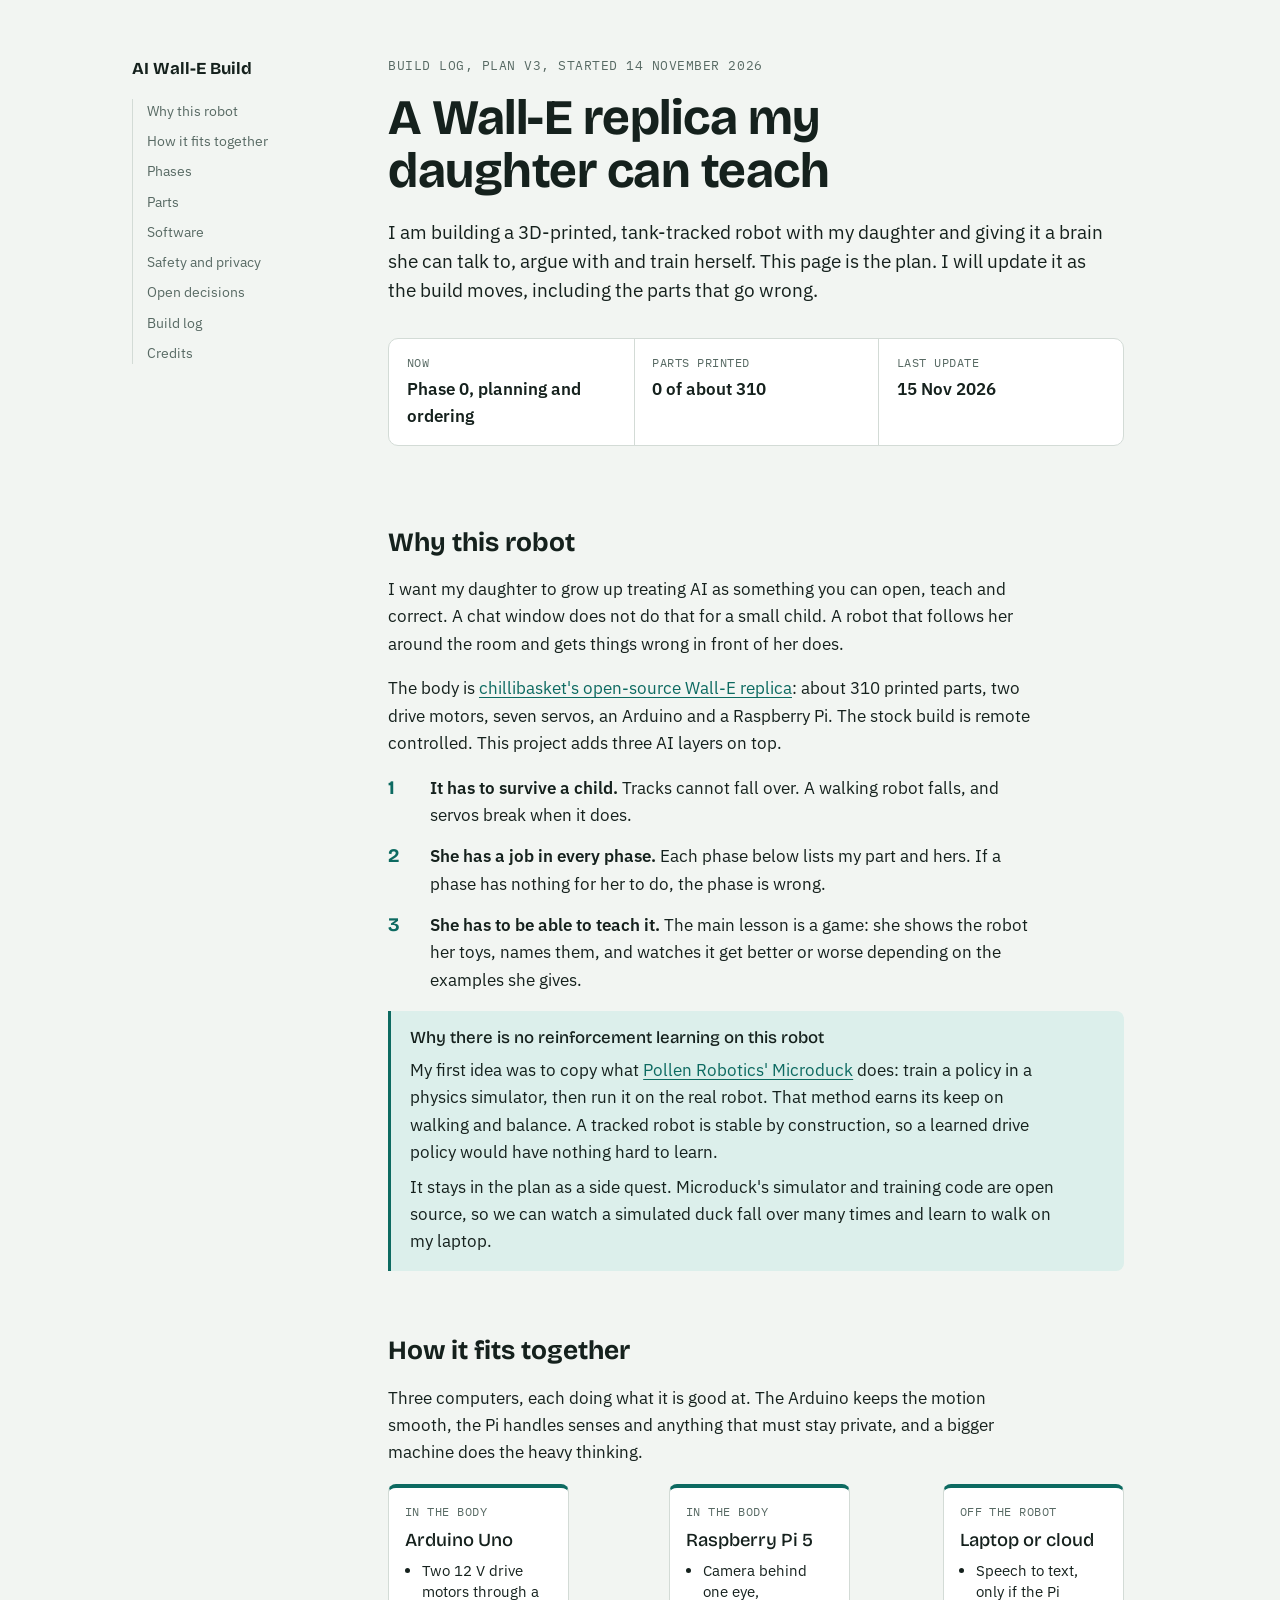
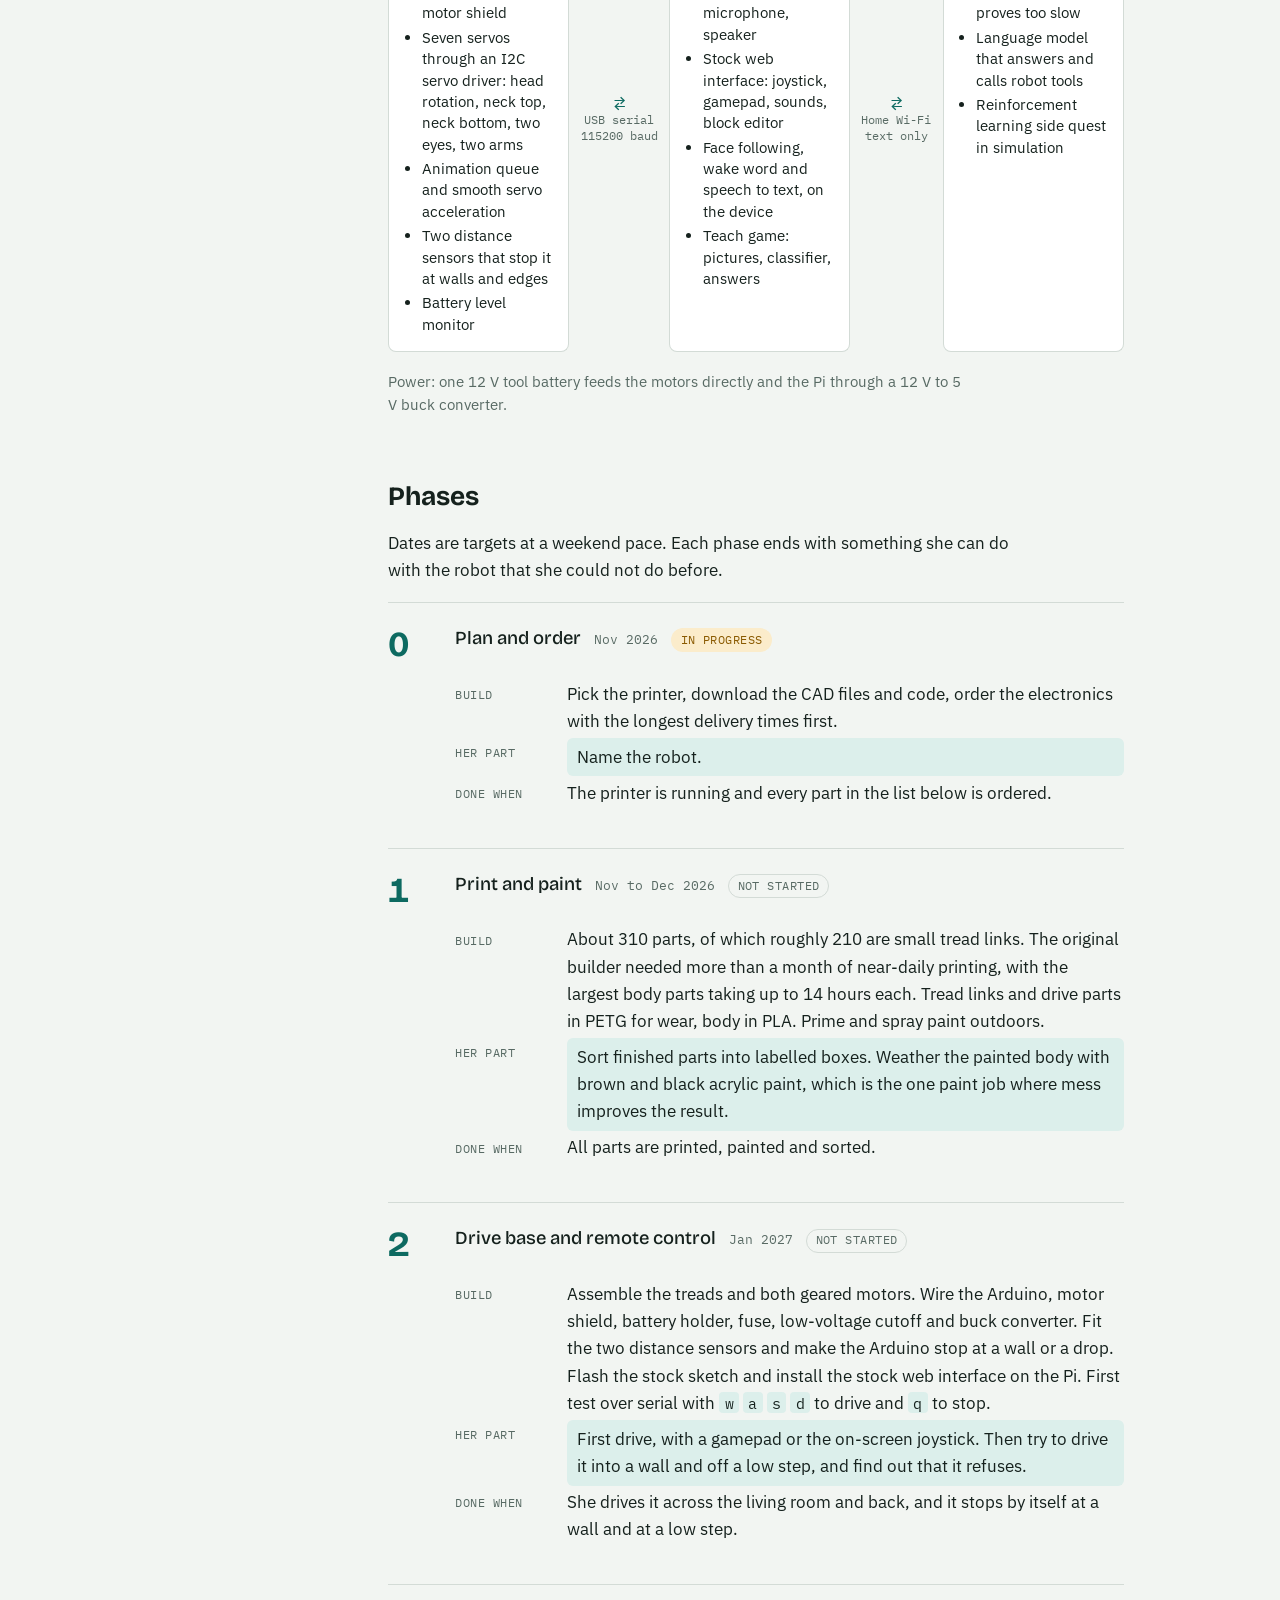
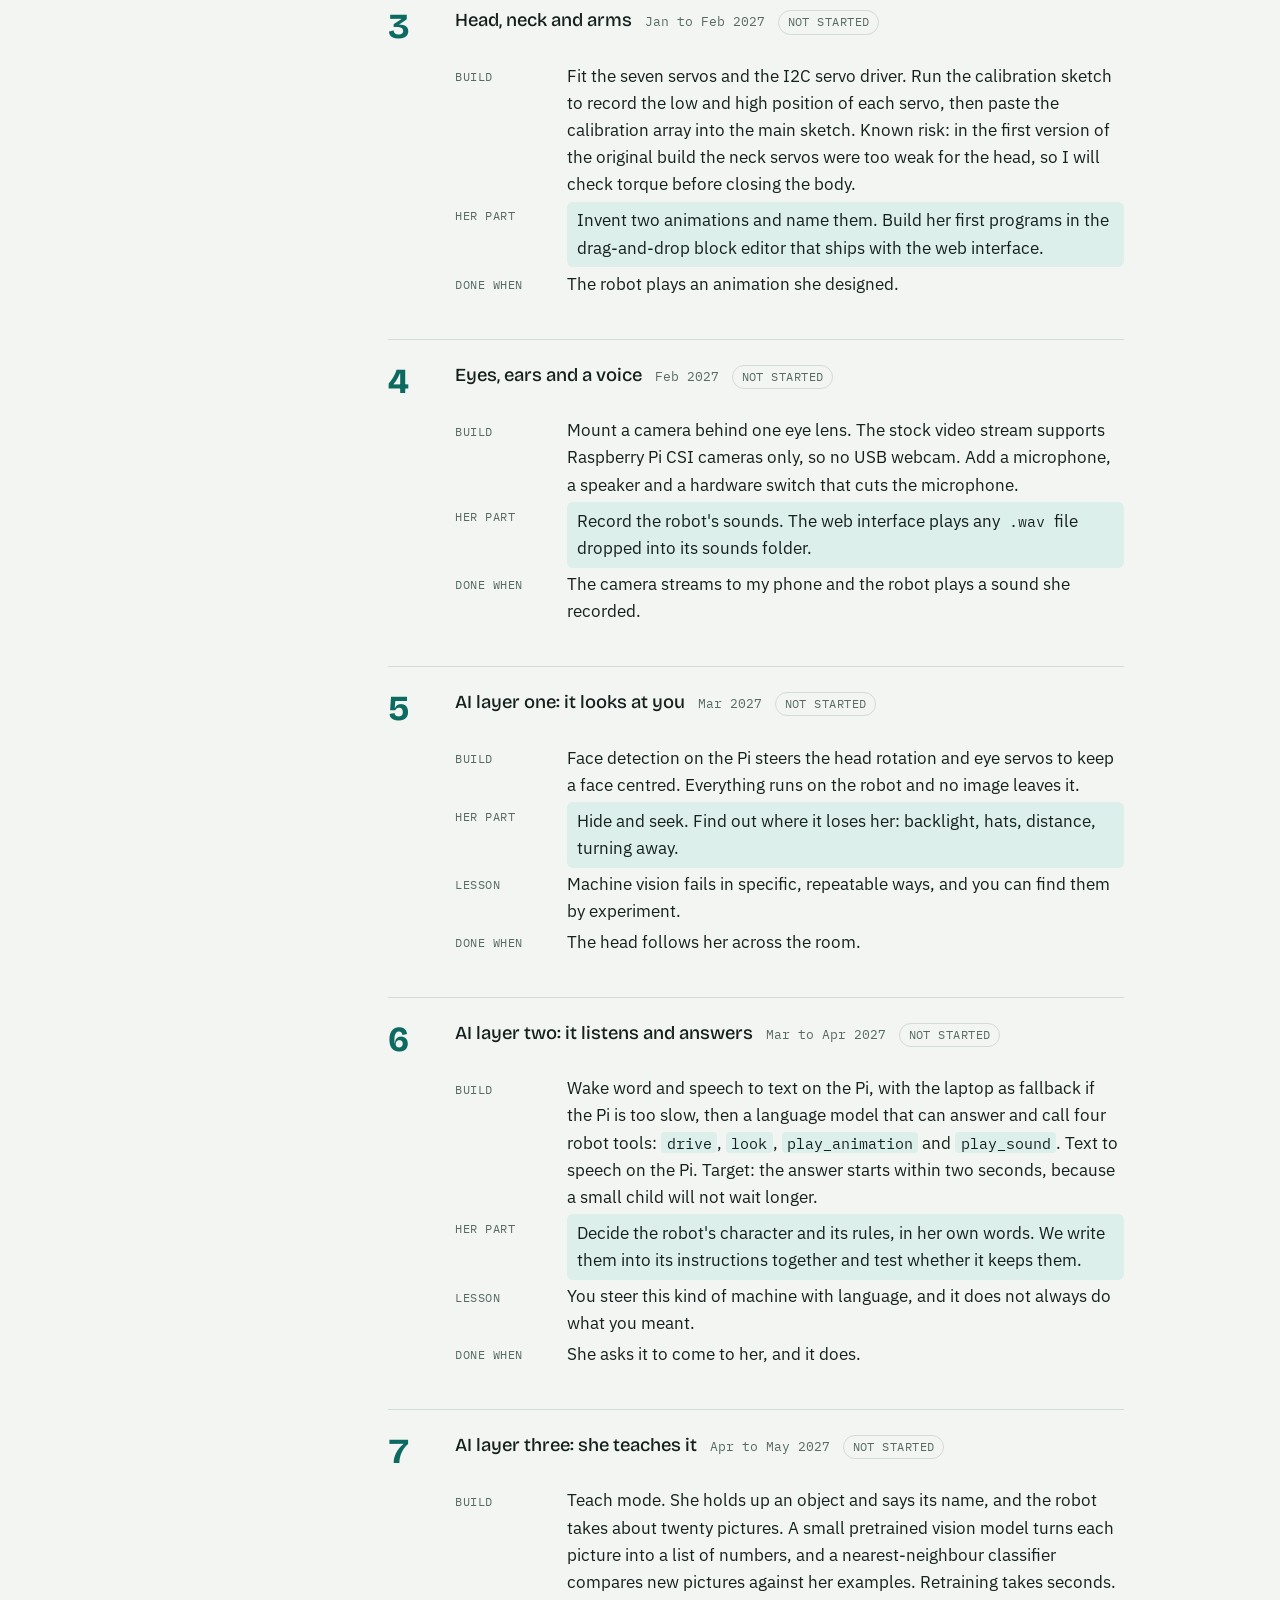
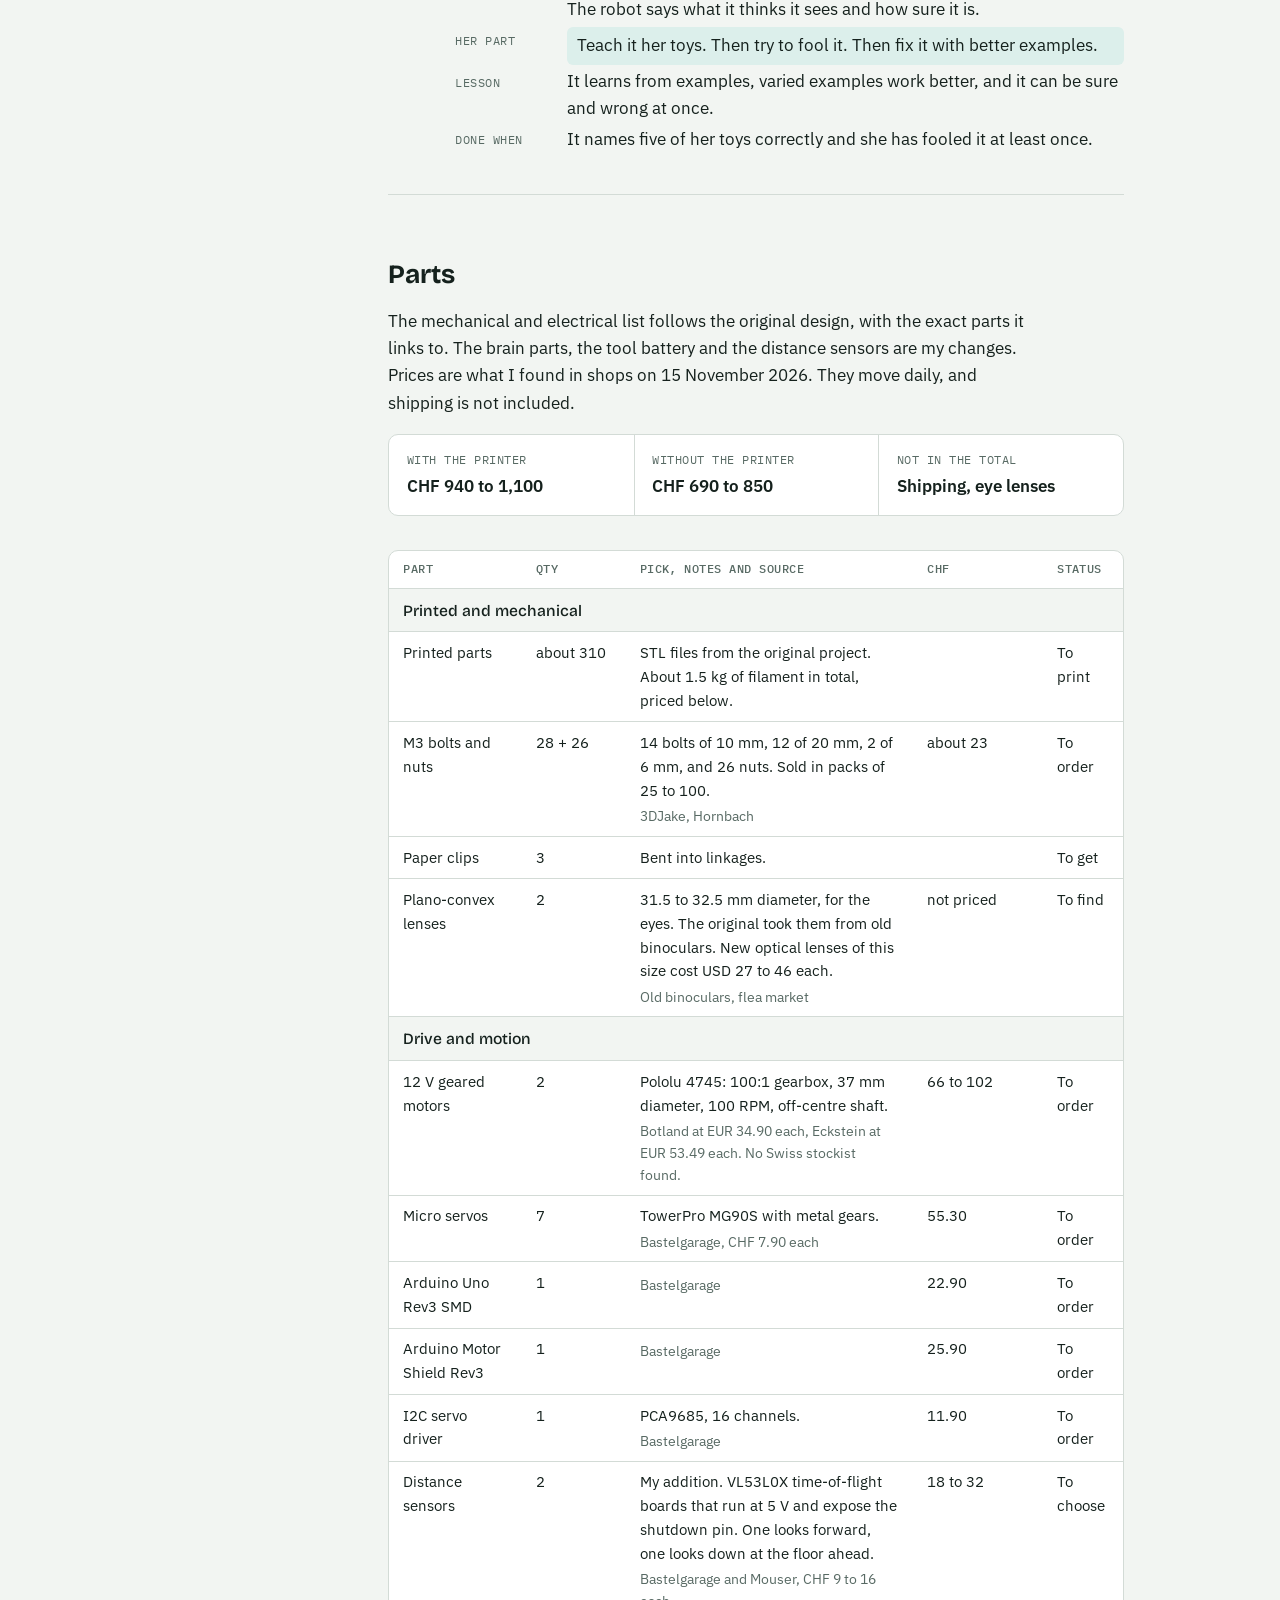
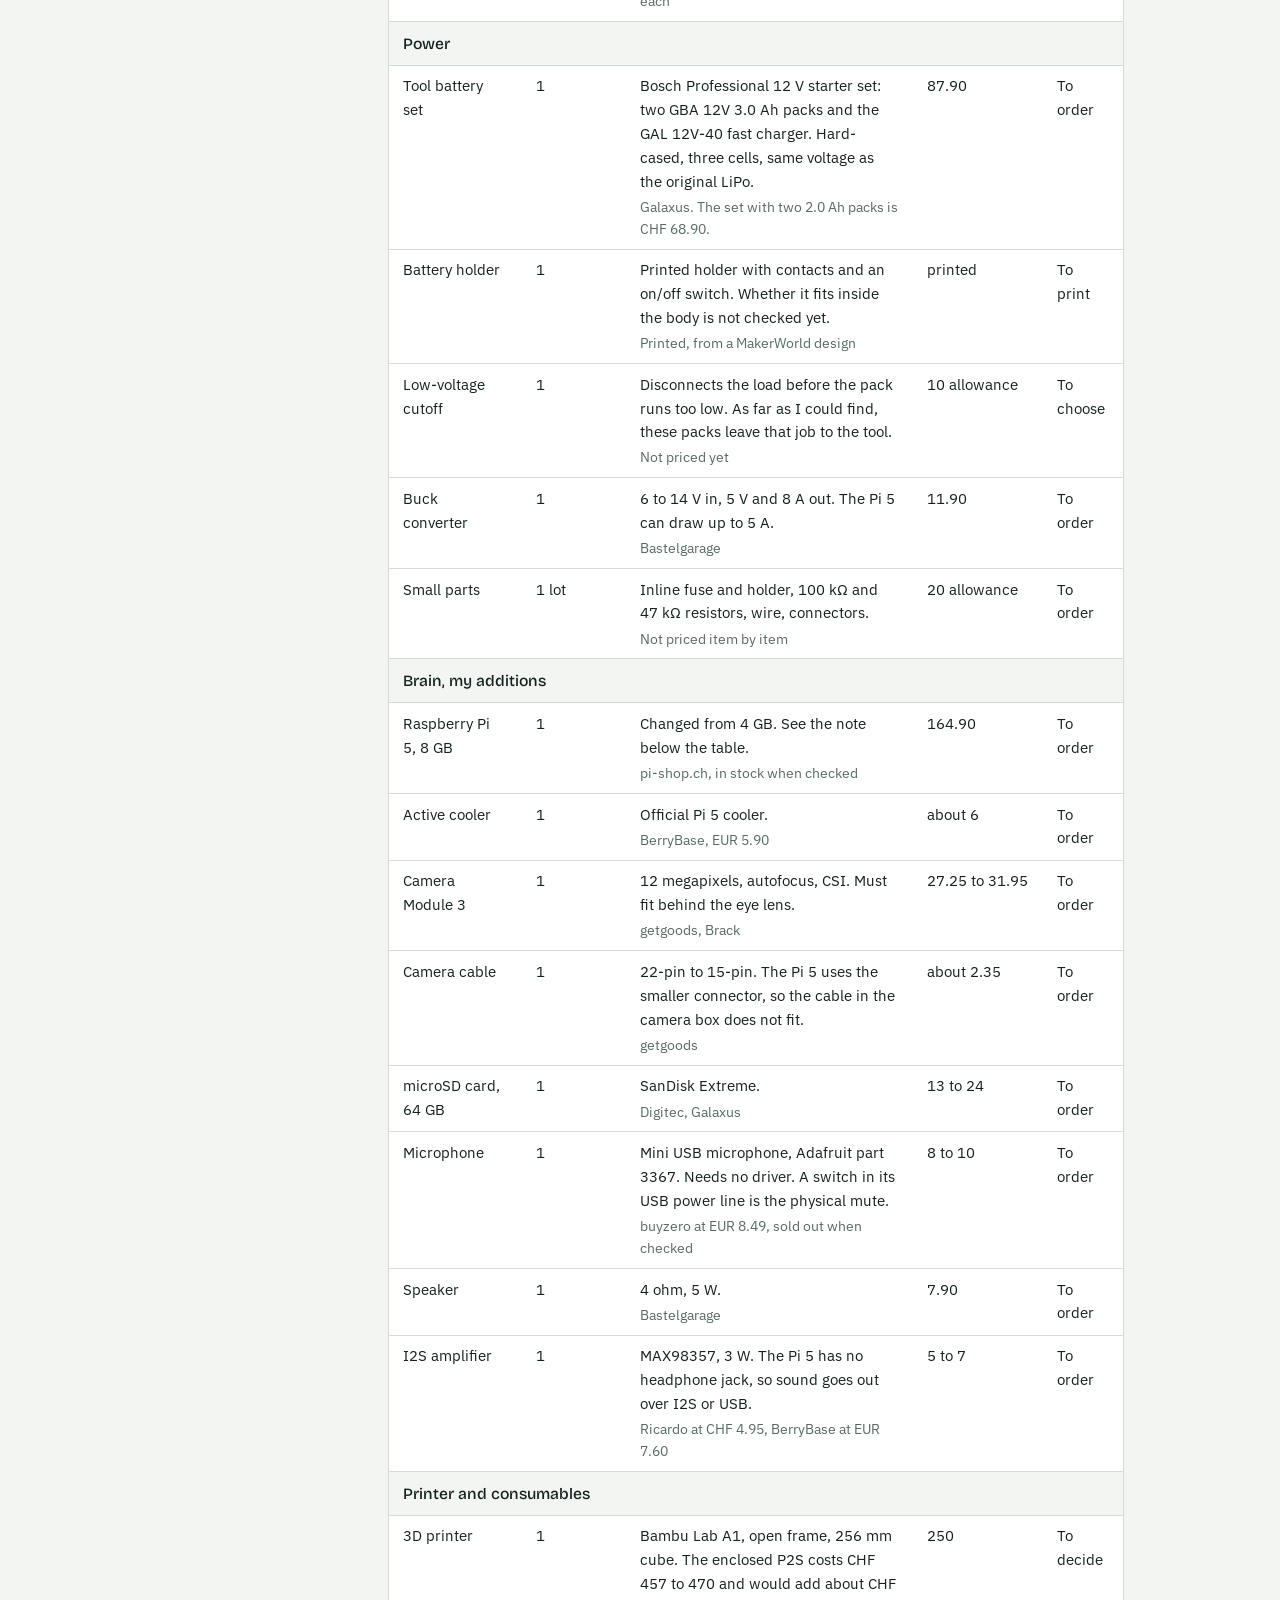
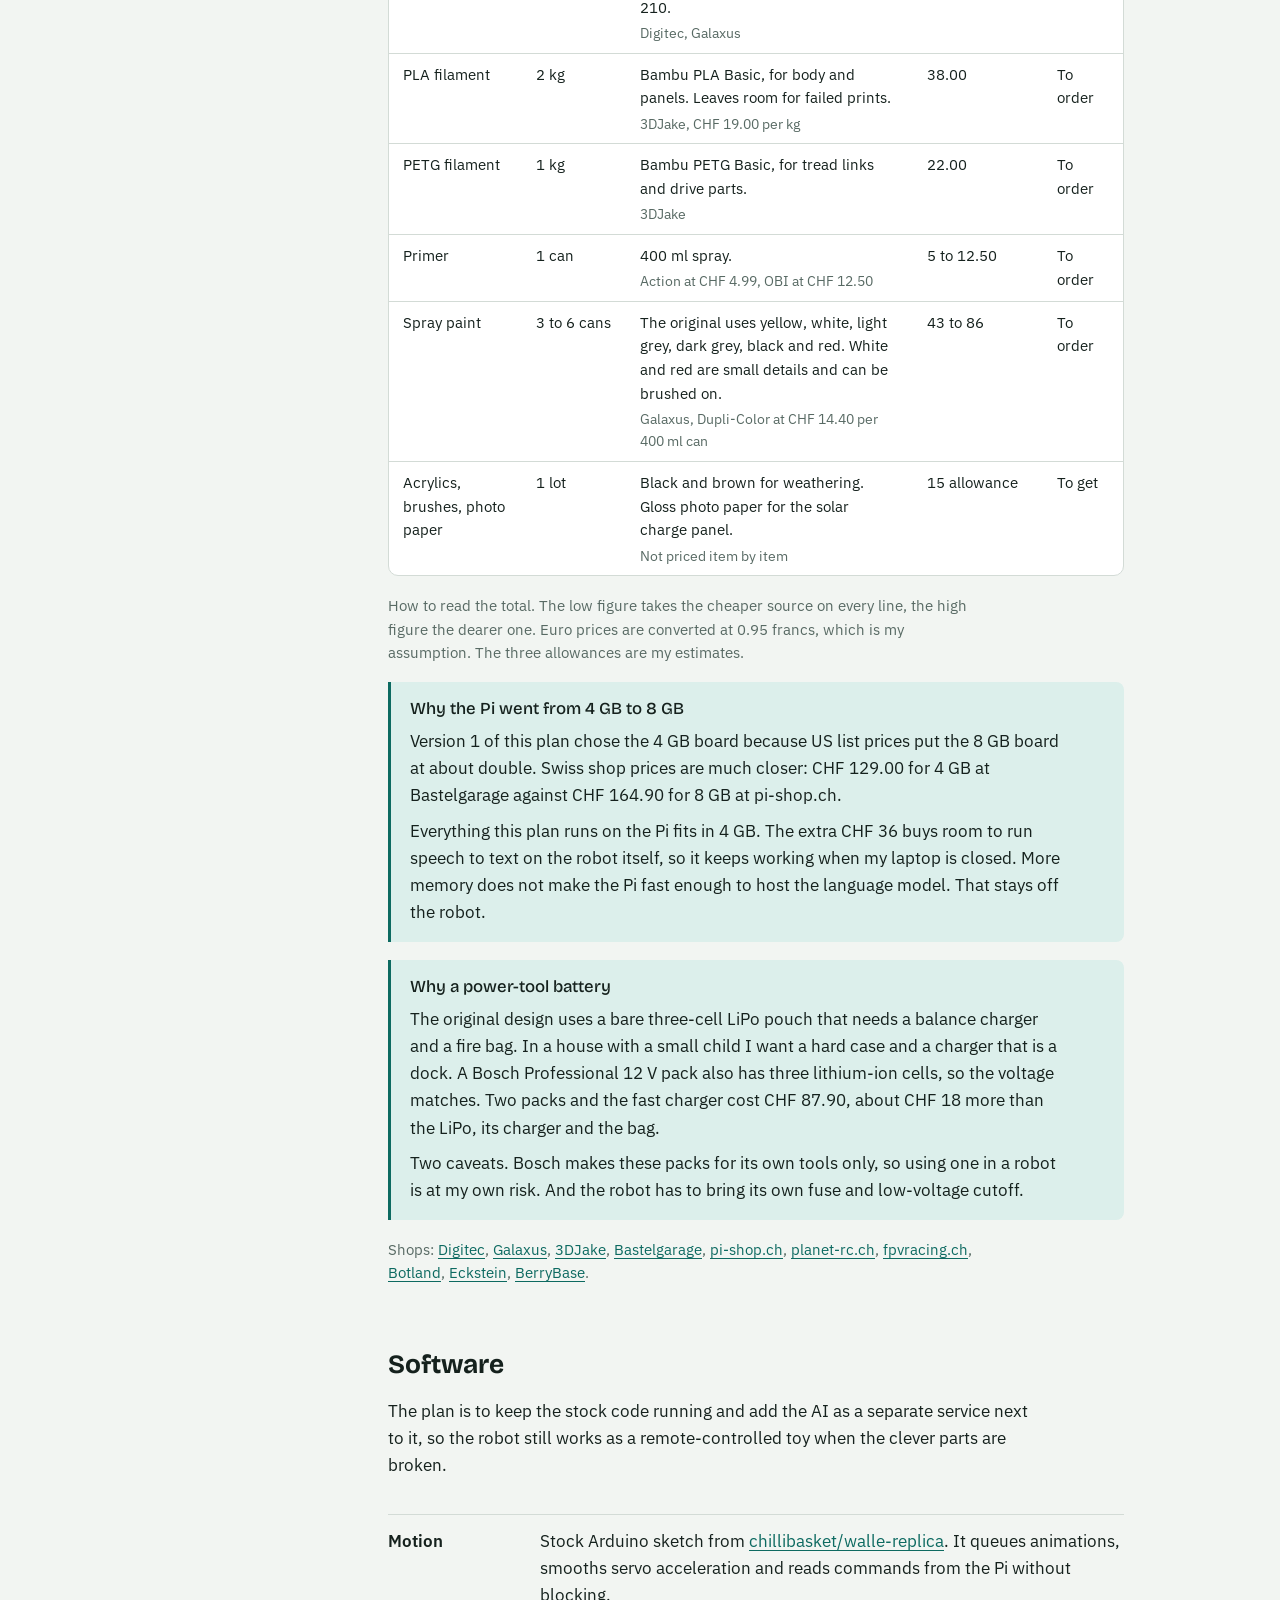
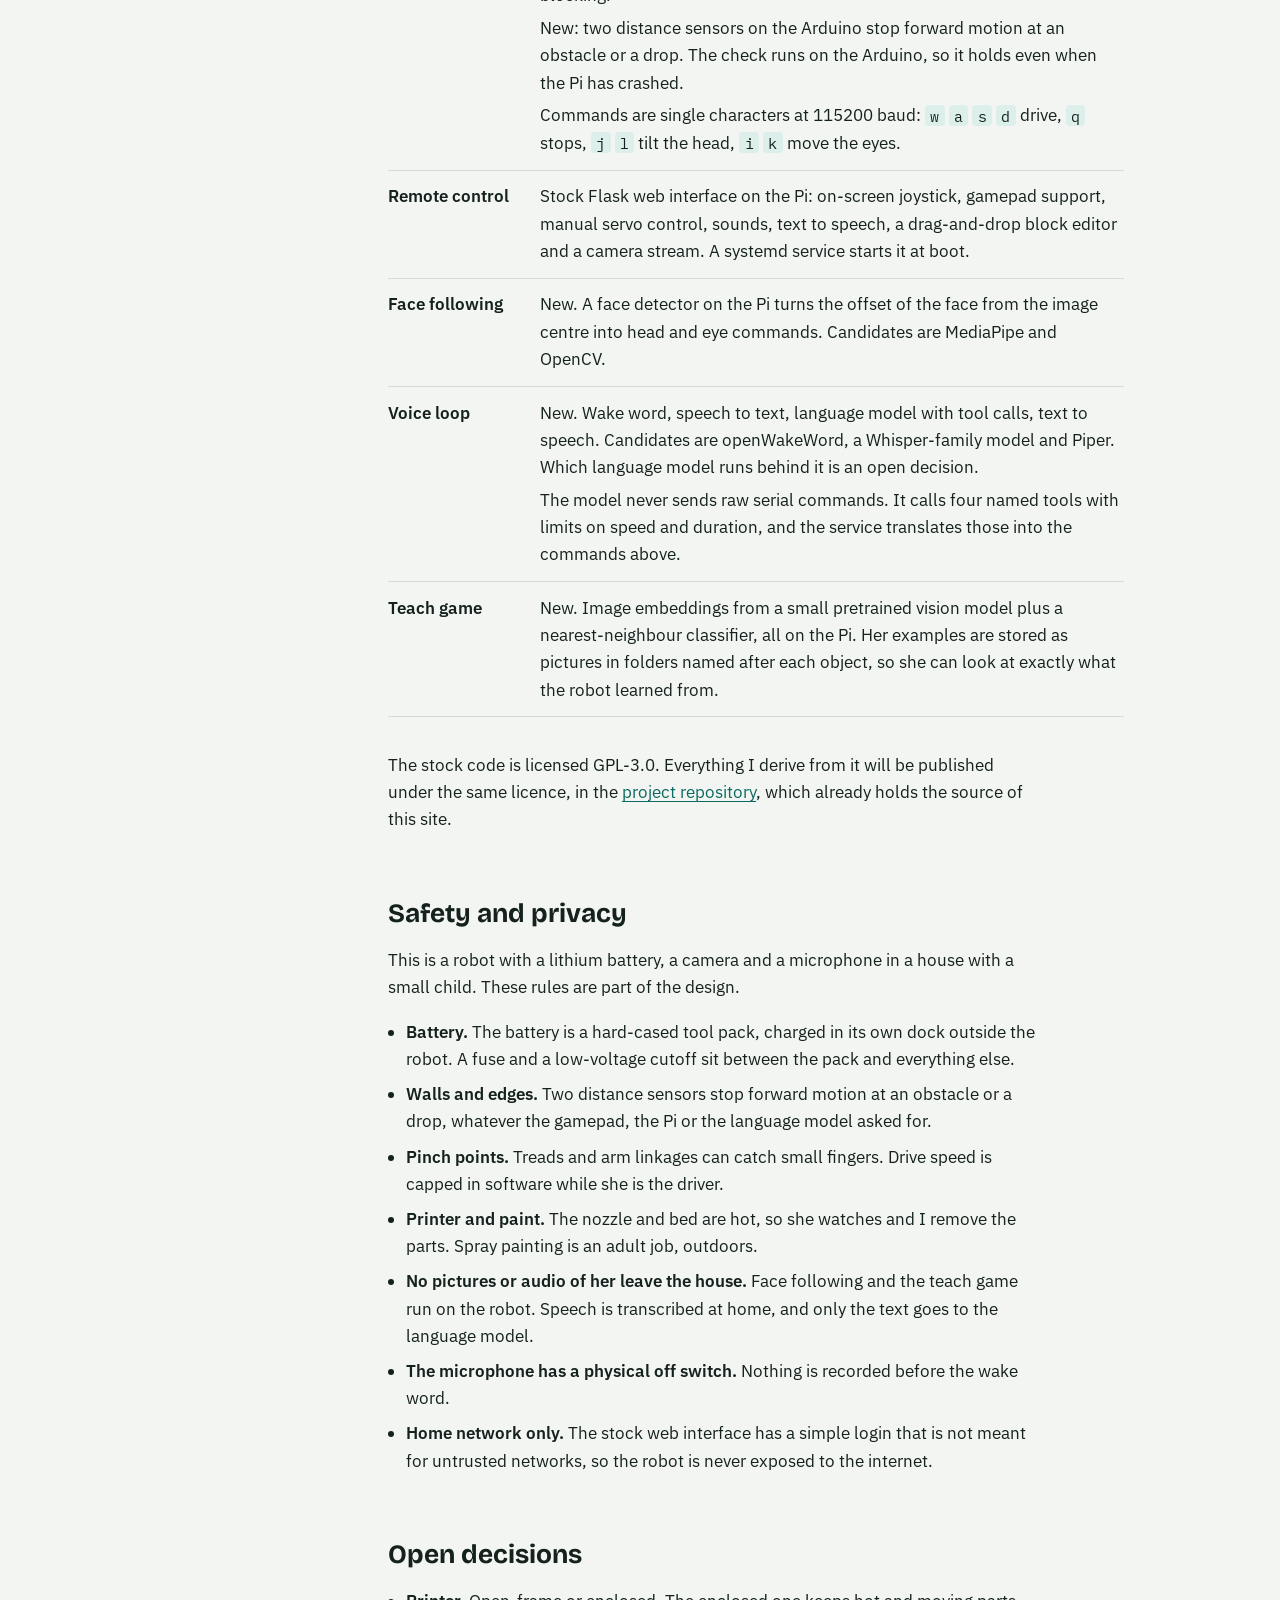
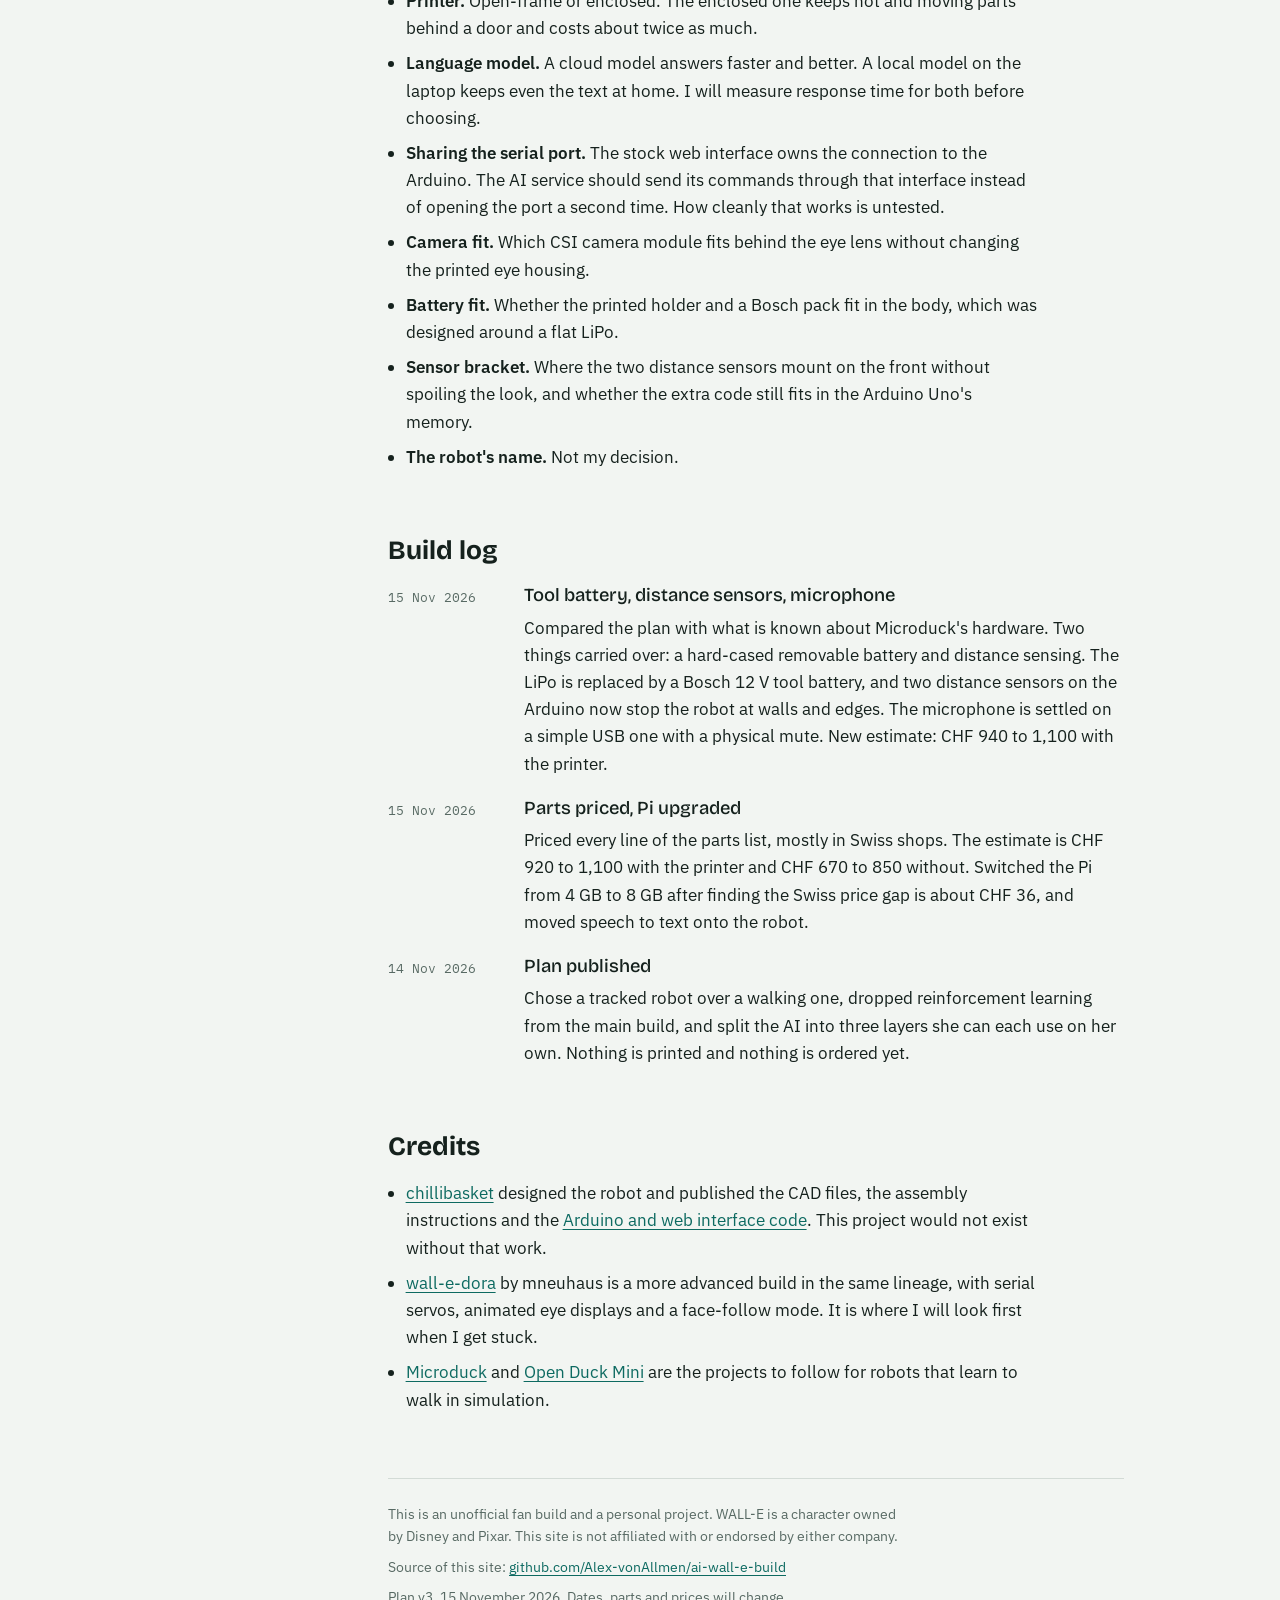
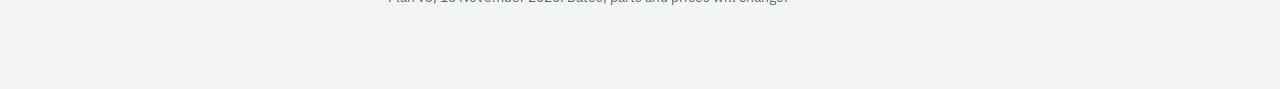
==== site/index.html @ 72d8e05a "Add project website and README Single-page build plan for the AI Wall-E replica: phases, priced part" ====
<!DOCTYPE html>
<html lang="en">
<head>
<meta charset="utf-8">
<meta name="viewport" content="width=device-width, initial-scale=1">
<title>AI Wall-E Build</title>
<link rel="preconnect" href="https://fonts.googleapis.com">
<link rel="preconnect" href="https://fonts.gstatic.com" crossorigin>
<link href="https://fonts.googleapis.com/css2?family=Bricolage+Grotesque:opsz,wght@12..96,500;12..96,700&family=IBM+Plex+Mono:wght@400;500&family=IBM+Plex+Sans:wght@400;500;600&display=swap" rel="stylesheet">
<style>
/* Layout idea: a workshop notebook. Sticky section index on the left, one reading column on the right,
   phases as a numbered ledger with a status pill each. */
:root {
  --bg: #f2f5f2;
  --surface: #ffffff;
  --ink: #15211d;
  --muted: #586a64;
  --line: #d3dbd6;
  --accent: #0d6a61;
  --accent-soft: #dcefeb;
  --now: #8a5a00;
  --now-soft: #fbeccb;
  --done: #256b2f;
  --done-soft: #dff0e0;
  --font-display: "Bricolage Grotesque", "Arial Narrow", Arial, sans-serif;
  --font-body: "IBM Plex Sans", "Segoe UI", Helvetica, Arial, sans-serif;
  --font-mono: "IBM Plex Mono", ui-monospace, "SF Mono", Menlo, Consolas, monospace;
  color-scheme: light;
}
@media (prefers-color-scheme: dark) {
  :root:not([data-theme="light"]) {
    --bg: #0f1614;
    --surface: #17211e;
    --ink: #e5ece8;
    --muted: #9bada6;
    --line: #2b3a35;
    --accent: #56c7b9;
    --accent-soft: #15332f;
    --now: #f0b955;
    --now-soft: #3a2c0c;
    --done: #7fd08a;
    --done-soft: #17331b;
    color-scheme: dark;
  }
}
:root[data-theme="dark"] {
  --bg: #0f1614;
  --surface: #17211e;
  --ink: #e5ece8;
  --muted: #9bada6;
  --line: #2b3a35;
  --accent: #56c7b9;
  --accent-soft: #15332f;
  --now: #f0b955;
  --now-soft: #3a2c0c;
  --done: #7fd08a;
  --done-soft: #17331b;
  color-scheme: dark;
}

* { box-sizing: border-box; }
html { scroll-behavior: smooth; }
@media (prefers-reduced-motion: reduce) { html { scroll-behavior: auto; } }
body {
  margin: 0;
  background: var(--bg);
  color: var(--ink);
  font-family: var(--font-body);
  font-size: 17px;
  line-height: 1.6;
}
a { color: var(--accent); text-underline-offset: 0.18em; }
a:focus-visible { outline: 2px solid var(--accent); outline-offset: 3px; border-radius: 2px; }
code, .mono { font-family: var(--font-mono); font-size: 0.9em; }
code { background: var(--accent-soft); padding: 0.05em 0.35em; border-radius: 4px; }

.shell {
  display: grid;
  grid-template-columns: 12.5rem minmax(0, 46rem);
  gap: 3.5rem;
  max-width: 66rem;
  margin: 0 auto;
  padding: 0 1.25rem 5rem;
}
.index {
  position: sticky;
  top: 0;
  align-self: start;
  padding-top: 3.5rem;
  font-size: 0.9rem;
}
.index .name {
  font-family: var(--font-display);
  font-weight: 700;
  font-size: 1.05rem;
  margin: 0 0 1rem;
}
.index ol {
  list-style: none;
  margin: 0;
  padding: 0;
  display: flex;
  flex-direction: column;
  gap: 0.45rem;
  border-left: 1px solid var(--line);
}
.index a {
  display: block;
  padding-left: 0.9rem;
  color: var(--muted);
  text-decoration: none;
}
.index a:hover { color: var(--accent); }

main { padding-top: 3.5rem; display: flex; flex-direction: column; gap: 4rem; }

.eyebrow {
  font-family: var(--font-mono);
  font-size: 0.8rem;
  letter-spacing: 0.04em;
  text-transform: uppercase;
  color: var(--muted);
  margin: 0 0 0.9rem;
}
h1, h2, h3 { font-family: var(--font-display); text-wrap: balance; margin: 0; }
h1 { font-size: clamp(2.1rem, 5vw, 3.1rem); line-height: 1.08; font-weight: 700; letter-spacing: -0.01em; }
h2 { font-size: 1.65rem; line-height: 1.2; font-weight: 700; }
h3 { font-size: 1.15rem; line-height: 1.3; font-weight: 500; }
p { margin: 0; max-width: 65ch; }
.lede { font-size: 1.18rem; line-height: 1.55; margin-top: 1.25rem; }
section { display: flex; flex-direction: column; gap: 1.1rem; scroll-margin-top: 1.5rem; }

.status {
  display: grid;
  grid-template-columns: repeat(3, minmax(0, 1fr));
  gap: 0;
  margin-top: 2rem;
  border: 1px solid var(--line);
  border-radius: 10px;
  background: var(--surface);
}
.status div { padding: 0.9rem 1.1rem; border-left: 1px solid var(--line); }
.status div:first-child { border-left: 0; }
.status dt { font-size: 0.78rem; text-transform: uppercase; letter-spacing: 0.04em; color: var(--muted); font-family: var(--font-mono); }
.status dd { margin: 0.2rem 0 0; font-weight: 600; font-variant-numeric: tabular-nums; }

.rules { list-style: none; margin: 0; padding: 0; display: flex; flex-direction: column; gap: 0.9rem; counter-reset: rule; }
.rules li { display: grid; grid-template-columns: 2rem minmax(0, 1fr); gap: 0.6rem; max-width: 65ch; }
.rules li::before {
  counter-increment: rule;
  content: counter(rule);
  font-family: var(--font-display);
  font-weight: 700;
  color: var(--accent);
  font-size: 1.2rem;
  line-height: 1.35;
}
.rules strong { font-weight: 600; }

.aside {
  border-left: 3px solid var(--accent);
  background: var(--accent-soft);
  padding: 1rem 1.2rem;
  border-radius: 0 8px 8px 0;
  display: flex;
  flex-direction: column;
  gap: 0.5rem;
}
.aside h3 { font-size: 1.05rem; }

/* architecture */
.arch-scroll { overflow-x: auto; }
.arch {
  display: grid;
  grid-template-columns: minmax(0, 1fr) auto minmax(0, 1fr) auto minmax(0, 1fr);
  align-items: stretch;
  gap: 0.6rem;
  min-width: 0;
}
.node {
  background: var(--surface);
  border: 1px solid var(--line);
  border-top: 4px solid var(--accent);
  border-radius: 8px;
  padding: 0.9rem 1rem 1rem;
  display: flex;
  flex-direction: column;
  gap: 0.45rem;
}
.node .where { font-family: var(--font-mono); font-size: 0.75rem; text-transform: uppercase; letter-spacing: 0.04em; color: var(--muted); }
.node ul { margin: 0; padding-left: 1.05rem; font-size: 0.92rem; line-height: 1.45; display: flex; flex-direction: column; gap: 0.2rem; }
.wire {
  align-self: center;
  text-align: center;
  font-family: var(--font-mono);
  font-size: 0.72rem;
  line-height: 1.35;
  color: var(--muted);
  padding: 0 0.1rem;
}
.wire .arrow { display: block; font-size: 1.2rem; color: var(--accent); line-height: 1; }
.power { font-size: 0.92rem; color: var(--muted); }

/* phases */
.phases { list-style: none; margin: 0; padding: 0; display: flex; flex-direction: column; }
.phase {
  display: grid;
  grid-template-columns: 3.2rem minmax(0, 1fr);
  gap: 0 1rem;
  padding: 1.5rem 0;
  border-top: 1px solid var(--line);
}
.phase:last-child { border-bottom: 1px solid var(--line); }
.phase .num {
  font-family: var(--font-display);
  font-weight: 700;
  font-size: 2.2rem;
  line-height: 1;
  color: var(--accent);
  font-variant-numeric: tabular-nums;
}
.phase .body { display: flex; flex-direction: column; gap: 0.7rem; }
.phase .head { display: flex; flex-wrap: wrap; align-items: baseline; gap: 0.4rem 0.8rem; }
.phase .when { font-family: var(--font-mono); font-size: 0.8rem; color: var(--muted); }
.pill {
  font-family: var(--font-mono);
  font-size: 0.72rem;
  text-transform: uppercase;
  letter-spacing: 0.04em;
  padding: 0.12rem 0.55rem;
  border-radius: 999px;
  border: 1px solid var(--line);
  color: var(--muted);
  white-space: nowrap;
}
.pill.now { background: var(--now-soft); color: var(--now); border-color: transparent; }
.pill.done { background: var(--done-soft); color: var(--done); border-color: transparent; }
.phase ul { margin: 0; padding-left: 1.1rem; display: flex; flex-direction: column; gap: 0.3rem; max-width: 65ch; }
.track { display: grid; grid-template-columns: 6.2rem minmax(0, 1fr); gap: 0.2rem 0.8rem; max-width: 68ch; }
.track dt { font-family: var(--font-mono); font-size: 0.76rem; text-transform: uppercase; letter-spacing: 0.04em; color: var(--muted); padding-top: 0.28rem; }
.track dd { margin: 0; }
.track dd.hers { background: var(--accent-soft); border-radius: 6px; padding: 0.35rem 0.6rem; }

/* tables */
.table-scroll { overflow-x: auto; border: 1px solid var(--line); border-radius: 10px; background: var(--surface); }
table { border-collapse: collapse; width: 100%; min-width: 34rem; font-size: 0.93rem; }
th, td { text-align: left; padding: 0.55rem 0.9rem; border-top: 1px solid var(--line); vertical-align: top; }
thead th { border-top: 0; font-family: var(--font-mono); font-size: 0.74rem; text-transform: uppercase; letter-spacing: 0.04em; color: var(--muted); font-weight: 500; }
tbody th[scope="rowgroup"] { background: var(--bg); font-family: var(--font-display); font-weight: 500; font-size: 0.98rem; }
td.qty, td.chf { font-variant-numeric: tabular-nums; white-space: nowrap; }
table.parts { min-width: 40rem; }
.src { display: block; color: var(--muted); font-size: 0.86rem; margin-top: 0.15rem; }
.status.budget { margin-top: 0; }
.note { font-size: 0.92rem; color: var(--muted); }

.stack { display: grid; grid-template-columns: 9.5rem minmax(0, 1fr); gap: 0; border-top: 1px solid var(--line); }
.stack dt, .stack dd { padding: 0.8rem 0; border-bottom: 1px solid var(--line); margin: 0; }
.stack dt { font-weight: 600; padding-right: 1rem; }
.stack dd { display: flex; flex-direction: column; gap: 0.35rem; }

.plain { margin: 0; padding-left: 1.1rem; display: flex; flex-direction: column; gap: 0.5rem; max-width: 65ch; }
.plain strong { font-weight: 600; }

.log { list-style: none; margin: 0; padding: 0; display: flex; flex-direction: column; gap: 1.2rem; }
.log li { display: grid; grid-template-columns: 7.5rem minmax(0, 1fr); gap: 0.2rem 1rem; }
.log time { font-family: var(--font-mono); font-size: 0.82rem; color: var(--muted); padding-top: 0.2rem; }
.log .entry { display: flex; flex-direction: column; gap: 0.4rem; }

footer { border-top: 1px solid var(--line); padding-top: 1.5rem; font-size: 0.88rem; color: var(--muted); display: flex; flex-direction: column; gap: 0.5rem; }

@media (max-width: 860px) {
  .shell { grid-template-columns: minmax(0, 1fr); gap: 0; }
  .index { position: static; padding-top: 1.5rem; }
  .index ol { flex-direction: row; flex-wrap: wrap; gap: 0.35rem 1rem; border-left: 0; }
  .index a { padding-left: 0; }
  main { padding-top: 2rem; gap: 3rem; }
  .arch { grid-template-columns: minmax(0, 1fr); }
  .wire { padding: 0.2rem 0; }
  .wire .arrow { transform: rotate(90deg); }
}
@media (max-width: 520px) {
  body { font-size: 16px; }
  .status { grid-template-columns: minmax(0, 1fr); }
  .status div { border-left: 0; border-top: 1px solid var(--line); }
  .status div:first-child { border-top: 0; }
  .phase { grid-template-columns: minmax(0, 1fr); gap: 0.4rem; }
  .track, .stack, .log li { grid-template-columns: minmax(0, 1fr); }
  .stack dt { border-bottom: 0; padding-bottom: 0; }
}
</style>
</head>
<body>
<div class="shell">

<nav class="index" aria-label="Sections">
  <p class="name">AI Wall-E Build</p>
  <ol>
    <li><a href="#why">Why this robot</a></li>
    <li><a href="#architecture">How it fits together</a></li>
    <li><a href="#phases">Phases</a></li>
    <li><a href="#parts">Parts</a></li>
    <li><a href="#software">Software</a></li>
    <li><a href="#safety">Safety and privacy</a></li>
    <li><a href="#open">Open decisions</a></li>
    <li><a href="#log">Build log</a></li>
    <li><a href="#credits">Credits</a></li>
  </ol>
</nav>

<main>

<header>
  <p class="eyebrow">Build log, plan v3, started 14 November 2026</p>
  <h1>A Wall-E replica my daughter can teach</h1>
  <p class="lede">I am building a 3D-printed, tank-tracked robot with my daughter and giving it a brain she can talk to, argue with and train herself. This page is the plan. I will update it as the build moves, including the parts that go wrong.</p>
  <dl class="status">
    <div><dt>Now</dt><dd>Phase 0, planning and ordering</dd></div>
    <div><dt>Parts printed</dt><dd>0 of about 310</dd></div>
    <div><dt>Last update</dt><dd>15 Nov 2026</dd></div>
  </dl>
</header>

<section id="why">
  <h2>Why this robot</h2>
  <p>I want my daughter to grow up treating AI as something you can open, teach and correct. A chat window does not do that for a small child. A robot that follows her around the room and gets things wrong in front of her does.</p>
  <p>The body is <a href="https://wired.chillibasket.com/3d-printed-wall-e/">chillibasket's open-source Wall-E replica</a>: about 310 printed parts, two drive motors, seven servos, an Arduino and a Raspberry Pi. The stock build is remote controlled. This project adds three AI layers on top.</p>
  <ol class="rules">
    <li><span><strong>It has to survive a child.</strong> Tracks cannot fall over. A walking robot falls, and servos break when it does.</span></li>
    <li><span><strong>She has a job in every phase.</strong> Each phase below lists my part and hers. If a phase has nothing for her to do, the phase is wrong.</span></li>
    <li><span><strong>She has to be able to teach it.</strong> The main lesson is a game: she shows the robot her toys, names them, and watches it get better or worse depending on the examples she gives.</span></li>
  </ol>
  <div class="aside">
    <h3>Why there is no reinforcement learning on this robot</h3>
    <p>My first idea was to copy what <a href="https://pollen-robotics.com/microduck/">Pollen Robotics' Microduck</a> does: train a policy in a physics simulator, then run it on the real robot. That method earns its keep on walking and balance. A tracked robot is stable by construction, so a learned drive policy would have nothing hard to learn.</p>
    <p>It stays in the plan as a side quest. Microduck's simulator and training code are open source, so we can watch a simulated duck fall over many times and learn to walk on my laptop.</p>
  </div>
</section>

<section id="architecture">
  <h2>How it fits together</h2>
  <p>Three computers, each doing what it is good at. The Arduino keeps the motion smooth, the Pi handles senses and anything that must stay private, and a bigger machine does the heavy thinking.</p>
  <div class="arch-scroll">
    <div class="arch">
      <div class="node">
        <span class="where">In the body</span>
        <h3>Arduino Uno</h3>
        <ul>
          <li>Two 12 V drive motors through a motor shield</li>
          <li>Seven servos through an I2C servo driver: head rotation, neck top, neck bottom, two eyes, two arms</li>
          <li>Animation queue and smooth servo acceleration</li>
          <li>Two distance sensors that stop it at walls and edges</li>
          <li>Battery level monitor</li>
        </ul>
      </div>
      <div class="wire"><span class="arrow">&#8644;</span>USB serial<br>115200 baud</div>
      <div class="node">
        <span class="where">In the body</span>
        <h3>Raspberry Pi 5</h3>
        <ul>
          <li>Camera behind one eye, microphone, speaker</li>
          <li>Stock web interface: joystick, gamepad, sounds, block editor</li>
          <li>Face following, wake word and speech to text, on the device</li>
          <li>Teach game: pictures, classifier, answers</li>
        </ul>
      </div>
      <div class="wire"><span class="arrow">&#8644;</span>Home Wi-Fi<br>text only</div>
      <div class="node">
        <span class="where">Off the robot</span>
        <h3>Laptop or cloud</h3>
        <ul>
          <li>Speech to text, only if the Pi proves too slow</li>
          <li>Language model that answers and calls robot tools</li>
          <li>Reinforcement learning side quest in simulation</li>
        </ul>
      </div>
    </div>
  </div>
  <p class="power">Power: one 12 V tool battery feeds the motors directly and the Pi through a 12 V to 5 V buck converter.</p>
</section>

<section id="phases">
  <h2>Phases</h2>
  <p>Dates are targets at a weekend pace. Each phase ends with something she can do with the robot that she could not do before.</p>
  <ol class="phases">

    <li class="phase">
      <div class="num">0</div>
      <div class="body">
        <div class="head"><h3>Plan and order</h3><span class="when">Nov 2026</span><span class="pill now">In progress</span></div>
        <dl class="track">
          <dt>Build</dt><dd>Pick the printer, download the CAD files and code, order the electronics with the longest delivery times first.</dd>
          <dt>Her part</dt><dd class="hers">Name the robot.</dd>
          <dt>Done when</dt><dd>The printer is running and every part in the list below is ordered.</dd>
        </dl>
      </div>
    </li>

    <li class="phase">
      <div class="num">1</div>
      <div class="body">
        <div class="head"><h3>Print and paint</h3><span class="when">Nov to Dec 2026</span><span class="pill">Not started</span></div>
        <dl class="track">
          <dt>Build</dt><dd>About 310 parts, of which roughly 210 are small tread links. The original builder needed more than a month of near-daily printing, with the largest body parts taking up to 14 hours each. Tread links and drive parts in PETG for wear, body in PLA. Prime and spray paint outdoors.</dd>
          <dt>Her part</dt><dd class="hers">Sort finished parts into labelled boxes. Weather the painted body with brown and black acrylic paint, which is the one paint job where mess improves the result.</dd>
          <dt>Done when</dt><dd>All parts are printed, painted and sorted.</dd>
        </dl>
      </div>
    </li>

    <li class="phase">
      <div class="num">2</div>
      <div class="body">
        <div class="head"><h3>Drive base and remote control</h3><span class="when">Jan 2027</span><span class="pill">Not started</span></div>
        <dl class="track">
          <dt>Build</dt><dd>Assemble the treads and both geared motors. Wire the Arduino, motor shield, battery holder, fuse, low-voltage cutoff and buck converter. Fit the two distance sensors and make the Arduino stop at a wall or a drop. Flash the stock sketch and install the stock web interface on the Pi. First test over serial with <code>w</code> <code>a</code> <code>s</code> <code>d</code> to drive and <code>q</code> to stop.</dd>
          <dt>Her part</dt><dd class="hers">First drive, with a gamepad or the on-screen joystick. Then try to drive it into a wall and off a low step, and find out that it refuses.</dd>
          <dt>Done when</dt><dd>She drives it across the living room and back, and it stops by itself at a wall and at a low step.</dd>
        </dl>
      </div>
    </li>

    <li class="phase">
      <div class="num">3</div>
      <div class="body">
        <div class="head"><h3>Head, neck and arms</h3><span class="when">Jan to Feb 2027</span><span class="pill">Not started</span></div>
        <dl class="track">
          <dt>Build</dt><dd>Fit the seven servos and the I2C servo driver. Run the calibration sketch to record the low and high position of each servo, then paste the calibration array into the main sketch. Known risk: in the first version of the original build the neck servos were too weak for the head, so I will check torque before closing the body.</dd>
          <dt>Her part</dt><dd class="hers">Invent two animations and name them. Build her first programs in the drag-and-drop block editor that ships with the web interface.</dd>
          <dt>Done when</dt><dd>The robot plays an animation she designed.</dd>
        </dl>
      </div>
    </li>

    <li class="phase">
      <div class="num">4</div>
      <div class="body">
        <div class="head"><h3>Eyes, ears and a voice</h3><span class="when">Feb 2027</span><span class="pill">Not started</span></div>
        <dl class="track">
          <dt>Build</dt><dd>Mount a camera behind one eye lens. The stock video stream supports Raspberry Pi CSI cameras only, so no USB webcam. Add a microphone, a speaker and a hardware switch that cuts the microphone.</dd>
          <dt>Her part</dt><dd class="hers">Record the robot's sounds. The web interface plays any <code>.wav</code> file dropped into its sounds folder.</dd>
          <dt>Done when</dt><dd>The camera streams to my phone and the robot plays a sound she recorded.</dd>
        </dl>
      </div>
    </li>

    <li class="phase">
      <div class="num">5</div>
      <div class="body">
        <div class="head"><h3>AI layer one: it looks at you</h3><span class="when">Mar 2027</span><span class="pill">Not started</span></div>
        <dl class="track">
          <dt>Build</dt><dd>Face detection on the Pi steers the head rotation and eye servos to keep a face centred. Everything runs on the robot and no image leaves it.</dd>
          <dt>Her part</dt><dd class="hers">Hide and seek. Find out where it loses her: backlight, hats, distance, turning away.</dd>
          <dt>Lesson</dt><dd>Machine vision fails in specific, repeatable ways, and you can find them by experiment.</dd>
          <dt>Done when</dt><dd>The head follows her across the room.</dd>
        </dl>
      </div>
    </li>

    <li class="phase">
      <div class="num">6</div>
      <div class="body">
        <div class="head"><h3>AI layer two: it listens and answers</h3><span class="when">Mar to Apr 2027</span><span class="pill">Not started</span></div>
        <dl class="track">
          <dt>Build</dt><dd>Wake word and speech to text on the Pi, with the laptop as fallback if the Pi is too slow, then a language model that can answer and call four robot tools: <code>drive</code>, <code>look</code>, <code>play_animation</code> and <code>play_sound</code>. Text to speech on the Pi. Target: the answer starts within two seconds, because a small child will not wait longer.</dd>
          <dt>Her part</dt><dd class="hers">Decide the robot's character and its rules, in her own words. We write them into its instructions together and test whether it keeps them.</dd>
          <dt>Lesson</dt><dd>You steer this kind of machine with language, and it does not always do what you meant.</dd>
          <dt>Done when</dt><dd>She asks it to come to her, and it does.</dd>
        </dl>
      </div>
    </li>

    <li class="phase">
      <div class="num">7</div>
      <div class="body">
        <div class="head"><h3>AI layer three: she teaches it</h3><span class="when">Apr to May 2027</span><span class="pill">Not started</span></div>
        <dl class="track">
          <dt>Build</dt><dd>Teach mode. She holds up an object and says its name, and the robot takes about twenty pictures. A small pretrained vision model turns each picture into a list of numbers, and a nearest-neighbour classifier compares new pictures against her examples. Retraining takes seconds. The robot says what it thinks it sees and how sure it is.</dd>
          <dt>Her part</dt><dd class="hers">Teach it her toys. Then try to fool it. Then fix it with better examples.</dd>
          <dt>Lesson</dt><dd>It learns from examples, varied examples work better, and it can be sure and wrong at once.</dd>
          <dt>Done when</dt><dd>It names five of her toys correctly and she has fooled it at least once.</dd>
        </dl>
      </div>
    </li>

  </ol>
</section>

<section id="parts">
  <h2>Parts</h2>
  <p>The mechanical and electrical list follows the original design, with the exact parts it links to. The brain parts, the tool battery and the distance sensors are my changes. Prices are what I found in shops on 15 November 2026. They move daily, and shipping is not included.</p>
  <dl class="status budget">
    <div><dt>With the printer</dt><dd>CHF 940 to 1,100</dd></div>
    <div><dt>Without the printer</dt><dd>CHF 690 to 850</dd></div>
    <div><dt>Not in the total</dt><dd>Shipping, eye lenses</dd></div>
  </dl>
  <div class="table-scroll">
    <table class="parts">
      <thead>
        <tr><th scope="col">Part</th><th scope="col">Qty</th><th scope="col">Pick, notes and source</th><th scope="col">CHF</th><th scope="col">Status</th></tr>
      </thead>
      <tbody>
        <tr><th scope="rowgroup" colspan="5">Printed and mechanical</th></tr>
        <tr><td>Printed parts</td><td class="qty">about 310</td><td>STL files from the original project. About 1.5 kg of filament in total, priced below.</td><td class="chf"></td><td>To print</td></tr>
        <tr><td>M3 bolts and nuts</td><td class="qty">28 + 26</td><td>14 bolts of 10 mm, 12 of 20 mm, 2 of 6 mm, and 26 nuts. Sold in packs of 25 to 100.<span class="src">3DJake, Hornbach</span></td><td class="chf">about 23</td><td>To order</td></tr>
        <tr><td>Paper clips</td><td class="qty">3</td><td>Bent into linkages.</td><td class="chf"></td><td>To get</td></tr>
        <tr><td>Plano-convex lenses</td><td class="qty">2</td><td>31.5 to 32.5 mm diameter, for the eyes. The original took them from old binoculars. New optical lenses of this size cost USD 27 to 46 each.<span class="src">Old binoculars, flea market</span></td><td class="chf">not priced</td><td>To find</td></tr>

        <tr><th scope="rowgroup" colspan="5">Drive and motion</th></tr>
        <tr><td>12 V geared motors</td><td class="qty">2</td><td>Pololu 4745: 100:1 gearbox, 37 mm diameter, 100 RPM, off-centre shaft.<span class="src">Botland at EUR 34.90 each, Eckstein at EUR 53.49 each. No Swiss stockist found.</span></td><td class="chf">66 to 102</td><td>To order</td></tr>
        <tr><td>Micro servos</td><td class="qty">7</td><td>TowerPro MG90S with metal gears.<span class="src">Bastelgarage, CHF 7.90 each</span></td><td class="chf">55.30</td><td>To order</td></tr>
        <tr><td>Arduino Uno Rev3 SMD</td><td class="qty">1</td><td><span class="src">Bastelgarage</span></td><td class="chf">22.90</td><td>To order</td></tr>
        <tr><td>Arduino Motor Shield Rev3</td><td class="qty">1</td><td><span class="src">Bastelgarage</span></td><td class="chf">25.90</td><td>To order</td></tr>
        <tr><td>I2C servo driver</td><td class="qty">1</td><td>PCA9685, 16 channels.<span class="src">Bastelgarage</span></td><td class="chf">11.90</td><td>To order</td></tr>
        <tr><td>Distance sensors</td><td class="qty">2</td><td>My addition. VL53L0X time-of-flight boards that run at 5 V and expose the shutdown pin. One looks forward, one looks down at the floor ahead.<span class="src">Bastelgarage and Mouser, CHF 9 to 16 each</span></td><td class="chf">18 to 32</td><td>To choose</td></tr>

        <tr><th scope="rowgroup" colspan="5">Power</th></tr>
        <tr><td>Tool battery set</td><td class="qty">1</td><td>Bosch Professional 12 V starter set: two GBA 12V 3.0 Ah packs and the GAL 12V-40 fast charger. Hard-cased, three cells, same voltage as the original LiPo.<span class="src">Galaxus. The set with two 2.0 Ah packs is CHF 68.90.</span></td><td class="chf">87.90</td><td>To order</td></tr>
        <tr><td>Battery holder</td><td class="qty">1</td><td>Printed holder with contacts and an on/off switch. Whether it fits inside the body is not checked yet.<span class="src">Printed, from a MakerWorld design</span></td><td class="chf">printed</td><td>To print</td></tr>
        <tr><td>Low-voltage cutoff</td><td class="qty">1</td><td>Disconnects the load before the pack runs too low. As far as I could find, these packs leave that job to the tool.<span class="src">Not priced yet</span></td><td class="chf">10 allowance</td><td>To choose</td></tr>
        <tr><td>Buck converter</td><td class="qty">1</td><td>6 to 14 V in, 5 V and 8 A out. The Pi 5 can draw up to 5 A.<span class="src">Bastelgarage</span></td><td class="chf">11.90</td><td>To order</td></tr>
        <tr><td>Small parts</td><td class="qty">1 lot</td><td>Inline fuse and holder, 100 k&#937; and 47 k&#937; resistors, wire, connectors.<span class="src">Not priced item by item</span></td><td class="chf">20 allowance</td><td>To order</td></tr>

        <tr><th scope="rowgroup" colspan="5">Brain, my additions</th></tr>
        <tr><td>Raspberry Pi 5, 8 GB</td><td class="qty">1</td><td>Changed from 4 GB. See the note below the table.<span class="src">pi-shop.ch, in stock when checked</span></td><td class="chf">164.90</td><td>To order</td></tr>
        <tr><td>Active cooler</td><td class="qty">1</td><td>Official Pi 5 cooler.<span class="src">BerryBase, EUR 5.90</span></td><td class="chf">about 6</td><td>To order</td></tr>
        <tr><td>Camera Module 3</td><td class="qty">1</td><td>12 megapixels, autofocus, CSI. Must fit behind the eye lens.<span class="src">getgoods, Brack</span></td><td class="chf">27.25 to 31.95</td><td>To order</td></tr>
        <tr><td>Camera cable</td><td class="qty">1</td><td>22-pin to 15-pin. The Pi 5 uses the smaller connector, so the cable in the camera box does not fit.<span class="src">getgoods</span></td><td class="chf">about 2.35</td><td>To order</td></tr>
        <tr><td>microSD card, 64 GB</td><td class="qty">1</td><td>SanDisk Extreme.<span class="src">Digitec, Galaxus</span></td><td class="chf">13 to 24</td><td>To order</td></tr>
        <tr><td>Microphone</td><td class="qty">1</td><td>Mini USB microphone, Adafruit part 3367. Needs no driver. A switch in its USB power line is the physical mute.<span class="src">buyzero at EUR 8.49, sold out when checked</span></td><td class="chf">8 to 10</td><td>To order</td></tr>
        <tr><td>Speaker</td><td class="qty">1</td><td>4 ohm, 5 W.<span class="src">Bastelgarage</span></td><td class="chf">7.90</td><td>To order</td></tr>
        <tr><td>I2S amplifier</td><td class="qty">1</td><td>MAX98357, 3 W. The Pi 5 has no headphone jack, so sound goes out over I2S or USB.<span class="src">Ricardo at CHF 4.95, BerryBase at EUR 7.60</span></td><td class="chf">5 to 7</td><td>To order</td></tr>

        <tr><th scope="rowgroup" colspan="5">Printer and consumables</th></tr>
        <tr><td>3D printer</td><td class="qty">1</td><td>Bambu Lab A1, open frame, 256 mm cube. The enclosed P2S costs CHF 457 to 470 and would add about CHF 210.<span class="src">Digitec, Galaxus</span></td><td class="chf">250</td><td>To decide</td></tr>
        <tr><td>PLA filament</td><td class="qty">2 kg</td><td>Bambu PLA Basic, for body and panels. Leaves room for failed prints.<span class="src">3DJake, CHF 19.00 per kg</span></td><td class="chf">38.00</td><td>To order</td></tr>
        <tr><td>PETG filament</td><td class="qty">1 kg</td><td>Bambu PETG Basic, for tread links and drive parts.<span class="src">3DJake</span></td><td class="chf">22.00</td><td>To order</td></tr>
        <tr><td>Primer</td><td class="qty">1 can</td><td>400 ml spray.<span class="src">Action at CHF 4.99, OBI at CHF 12.50</span></td><td class="chf">5 to 12.50</td><td>To order</td></tr>
        <tr><td>Spray paint</td><td class="qty">3 to 6 cans</td><td>The original uses yellow, white, light grey, dark grey, black and red. White and red are small details and can be brushed on.<span class="src">Galaxus, Dupli-Color at CHF 14.40 per 400 ml can</span></td><td class="chf">43 to 86</td><td>To order</td></tr>
        <tr><td>Acrylics, brushes, photo paper</td><td class="qty">1 lot</td><td>Black and brown for weathering. Gloss photo paper for the solar charge panel.<span class="src">Not priced item by item</span></td><td class="chf">15 allowance</td><td>To get</td></tr>
      </tbody>
    </table>
  </div>
  <p class="note">How to read the total. The low figure takes the cheaper source on every line, the high figure the dearer one. Euro prices are converted at 0.95 francs, which is my assumption. The three allowances are my estimates.</p>
  <div class="aside">
    <h3>Why the Pi went from 4 GB to 8 GB</h3>
    <p>Version 1 of this plan chose the 4 GB board because US list prices put the 8 GB board at about double. Swiss shop prices are much closer: CHF 129.00 for 4 GB at Bastelgarage against CHF 164.90 for 8 GB at pi-shop.ch.</p>
    <p>Everything this plan runs on the Pi fits in 4 GB. The extra CHF 36 buys room to run speech to text on the robot itself, so it keeps working when my laptop is closed. More memory does not make the Pi fast enough to host the language model. That stays off the robot.</p>
  </div>
  <div class="aside">
    <h3>Why a power-tool battery</h3>
    <p>The original design uses a bare three-cell LiPo pouch that needs a balance charger and a fire bag. In a house with a small child I want a hard case and a charger that is a dock. A Bosch Professional 12 V pack also has three lithium-ion cells, so the voltage matches. Two packs and the fast charger cost CHF 87.90, about CHF 18 more than the LiPo, its charger and the bag.</p>
    <p>Two caveats. Bosch makes these packs for its own tools only, so using one in a robot is at my own risk. And the robot has to bring its own fuse and low-voltage cutoff.</p>
  </div>
  <p class="note">Shops: <a href="https://www.digitec.ch/">Digitec</a>, <a href="https://www.galaxus.ch/">Galaxus</a>, <a href="https://www.3djake.ch/">3DJake</a>, <a href="https://www.bastelgarage.ch/">Bastelgarage</a>, <a href="https://www.pi-shop.ch/">pi-shop.ch</a>, <a href="https://planet-rc.ch/">planet-rc.ch</a>, <a href="https://fpvracing.ch/">fpvracing.ch</a>, <a href="https://botland.store/">Botland</a>, <a href="https://eckstein-shop.de/">Eckstein</a>, <a href="https://www.berrybase.de/">BerryBase</a>.</p>
</section>

<section id="software">
  <h2>Software</h2>
  <p>The plan is to keep the stock code running and add the AI as a separate service next to it, so the robot still works as a remote-controlled toy when the clever parts are broken.</p>
  <dl class="stack">
    <dt>Motion</dt>
    <dd>
      <span>Stock Arduino sketch from <a href="https://github.com/chillibasket/walle-replica">chillibasket/walle-replica</a>. It queues animations, smooths servo acceleration and reads commands from the Pi without blocking.</span>
      <span>New: two distance sensors on the Arduino stop forward motion at an obstacle or a drop. The check runs on the Arduino, so it holds even when the Pi has crashed.</span>
      <span>Commands are single characters at 115200 baud: <code>w</code> <code>a</code> <code>s</code> <code>d</code> drive, <code>q</code> stops, <code>j</code> <code>l</code> tilt the head, <code>i</code> <code>k</code> move the eyes.</span>
    </dd>
    <dt>Remote control</dt>
    <dd>
      <span>Stock Flask web interface on the Pi: on-screen joystick, gamepad support, manual servo control, sounds, text to speech, a drag-and-drop block editor and a camera stream. A systemd service starts it at boot.</span>
    </dd>
    <dt>Face following</dt>
    <dd>
      <span>New. A face detector on the Pi turns the offset of the face from the image centre into head and eye commands. Candidates are MediaPipe and OpenCV.</span>
    </dd>
    <dt>Voice loop</dt>
    <dd>
      <span>New. Wake word, speech to text, language model with tool calls, text to speech. Candidates are openWakeWord, a Whisper-family model and Piper. Which language model runs behind it is an open decision.</span>
      <span>The model never sends raw serial commands. It calls four named tools with limits on speed and duration, and the service translates those into the commands above.</span>
    </dd>
    <dt>Teach game</dt>
    <dd>
      <span>New. Image embeddings from a small pretrained vision model plus a nearest-neighbour classifier, all on the Pi. Her examples are stored as pictures in folders named after each object, so she can look at exactly what the robot learned from.</span>
    </dd>
  </dl>
  <p>The stock code is licensed GPL-3.0. Everything I derive from it will be published under the same licence, in the <a href="https://github.com/Alex-vonAllmen/ai-wall-e-build">project repository</a>, which already holds the source of this site.</p>
</section>

<section id="safety">
  <h2>Safety and privacy</h2>
  <p>This is a robot with a lithium battery, a camera and a microphone in a house with a small child. These rules are part of the design.</p>
  <ul class="plain">
    <li><strong>Battery.</strong> The battery is a hard-cased tool pack, charged in its own dock outside the robot. A fuse and a low-voltage cutoff sit between the pack and everything else.</li>
    <li><strong>Walls and edges.</strong> Two distance sensors stop forward motion at an obstacle or a drop, whatever the gamepad, the Pi or the language model asked for.</li>
    <li><strong>Pinch points.</strong> Treads and arm linkages can catch small fingers. Drive speed is capped in software while she is the driver.</li>
    <li><strong>Printer and paint.</strong> The nozzle and bed are hot, so she watches and I remove the parts. Spray painting is an adult job, outdoors.</li>
    <li><strong>No pictures or audio of her leave the house.</strong> Face following and the teach game run on the robot. Speech is transcribed at home, and only the text goes to the language model.</li>
    <li><strong>The microphone has a physical off switch.</strong> Nothing is recorded before the wake word.</li>
    <li><strong>Home network only.</strong> The stock web interface has a simple login that is not meant for untrusted networks, so the robot is never exposed to the internet.</li>
  </ul>
</section>

<section id="open">
  <h2>Open decisions</h2>
  <ul class="plain">
    <li><strong>Printer.</strong> Open-frame or enclosed. The enclosed one keeps hot and moving parts behind a door and costs about twice as much.</li>
    <li><strong>Language model.</strong> A cloud model answers faster and better. A local model on the laptop keeps even the text at home. I will measure response time for both before choosing.</li>
    <li><strong>Sharing the serial port.</strong> The stock web interface owns the connection to the Arduino. The AI service should send its commands through that interface instead of opening the port a second time. How cleanly that works is untested.</li>
    <li><strong>Camera fit.</strong> Which CSI camera module fits behind the eye lens without changing the printed eye housing.</li>
    <li><strong>Battery fit.</strong> Whether the printed holder and a Bosch pack fit in the body, which was designed around a flat LiPo.</li>
    <li><strong>Sensor bracket.</strong> Where the two distance sensors mount on the front without spoiling the look, and whether the extra code still fits in the Arduino Uno's memory.</li>
    <li><strong>The robot's name.</strong> Not my decision.</li>
  </ul>
</section>

<section id="log">
  <h2>Build log</h2>
  <ol class="log">
    <li>
      <time datetime="2026-11-15">15 Nov 2026</time>
      <div class="entry">
        <h3>Tool battery, distance sensors, microphone</h3>
        <p>Compared the plan with what is known about Microduck's hardware. Two things carried over: a hard-cased removable battery and distance sensing. The LiPo is replaced by a Bosch 12 V tool battery, and two distance sensors on the Arduino now stop the robot at walls and edges. The microphone is settled on a simple USB one with a physical mute. New estimate: CHF 940 to 1,100 with the printer.</p>
      </div>
    </li>
    <li>
      <time datetime="2026-11-15">15 Nov 2026</time>
      <div class="entry">
        <h3>Parts priced, Pi upgraded</h3>
        <p>Priced every line of the parts list, mostly in Swiss shops. The estimate is CHF 920 to 1,100 with the printer and CHF 670 to 850 without. Switched the Pi from 4 GB to 8 GB after finding the Swiss price gap is about CHF 36, and moved speech to text onto the robot.</p>
      </div>
    </li>
    <li>
      <time datetime="2026-11-14">14 Nov 2026</time>
      <div class="entry">
        <h3>Plan published</h3>
        <p>Chose a tracked robot over a walking one, dropped reinforcement learning from the main build, and split the AI into three layers she can each use on her own. Nothing is printed and nothing is ordered yet.</p>
      </div>
    </li>
  </ol>
</section>

<section id="credits">
  <h2>Credits</h2>
  <ul class="plain">
    <li><a href="https://wired.chillibasket.com/3d-printed-wall-e/">chillibasket</a> designed the robot and published the CAD files, the assembly instructions and the <a href="https://github.com/chillibasket/walle-replica">Arduino and web interface code</a>. This project would not exist without that work.</li>
    <li><a href="https://mneuhaus.github.io/wall-e-dora">wall-e-dora</a> by mneuhaus is a more advanced build in the same lineage, with serial servos, animated eye displays and a face-follow mode. It is where I will look first when I get stuck.</li>
    <li><a href="https://pollen-robotics.com/microduck/">Microduck</a> and <a href="https://github.com/apirrone/Open_Duck_Mini">Open Duck Mini</a> are the projects to follow for robots that learn to walk in simulation.</li>
  </ul>
</section>

<footer>
  <p>This is an unofficial fan build and a personal project. WALL-E is a character owned by Disney and Pixar. This site is not affiliated with or endorsed by either company.</p>
  <p>Source of this site: <a href="https://github.com/Alex-vonAllmen/ai-wall-e-build">github.com/Alex-vonAllmen/ai-wall-e-build</a></p>
  <p>Plan v3, 15 November 2026. Dates, parts and prices will change.</p>
</footer>

</main>
</div>
</body>
</html>
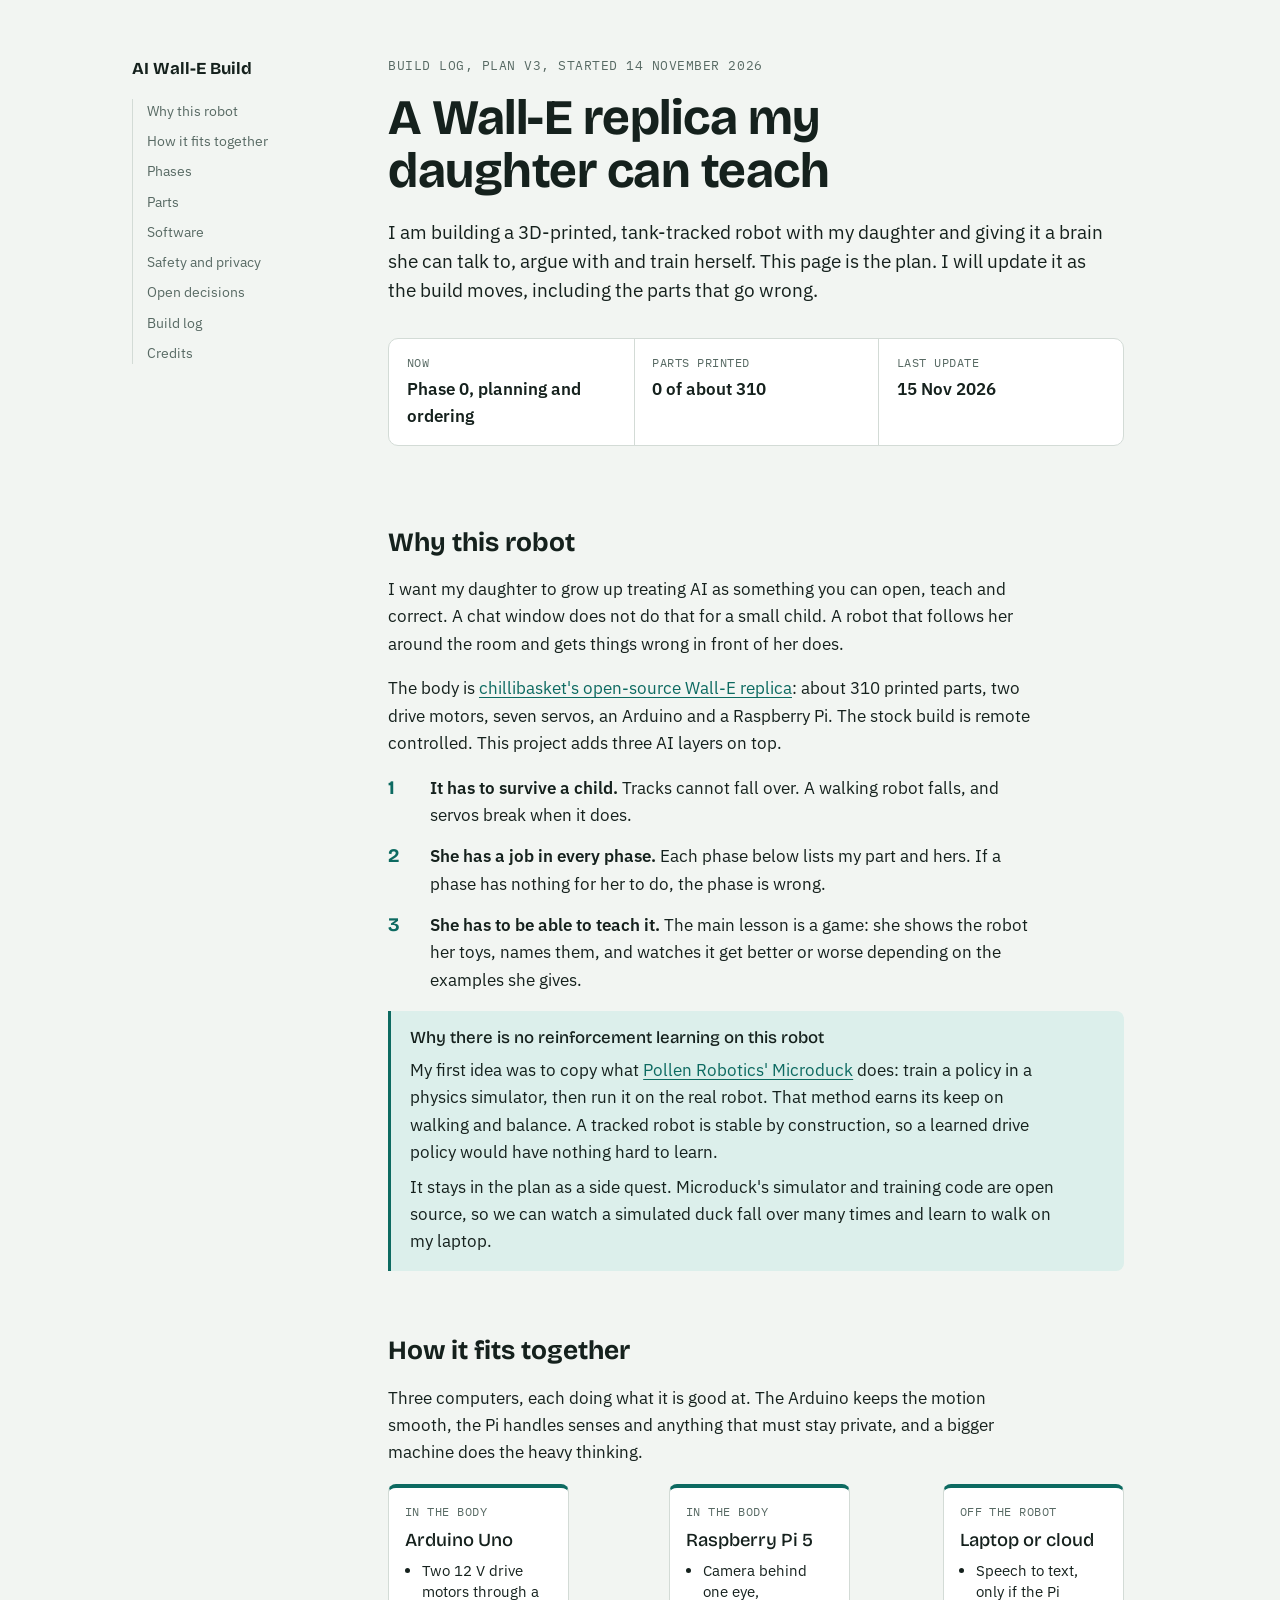
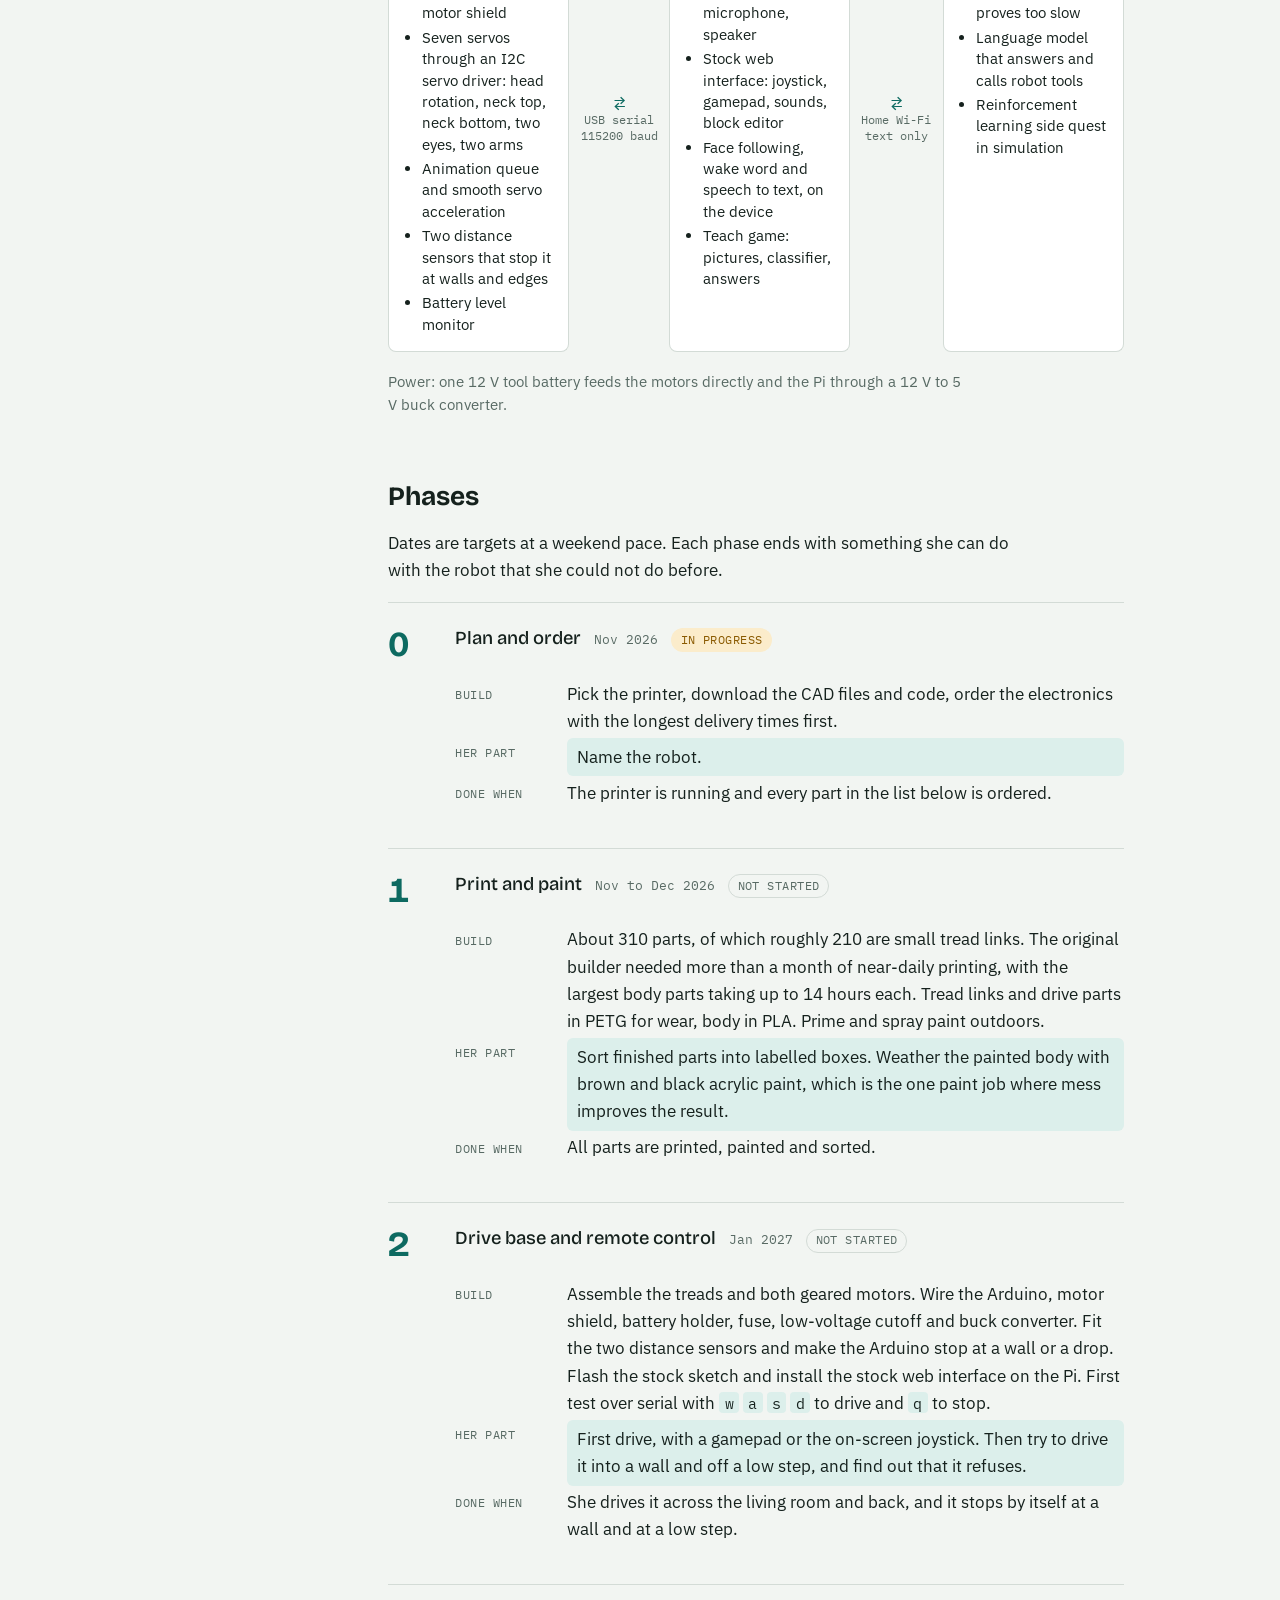
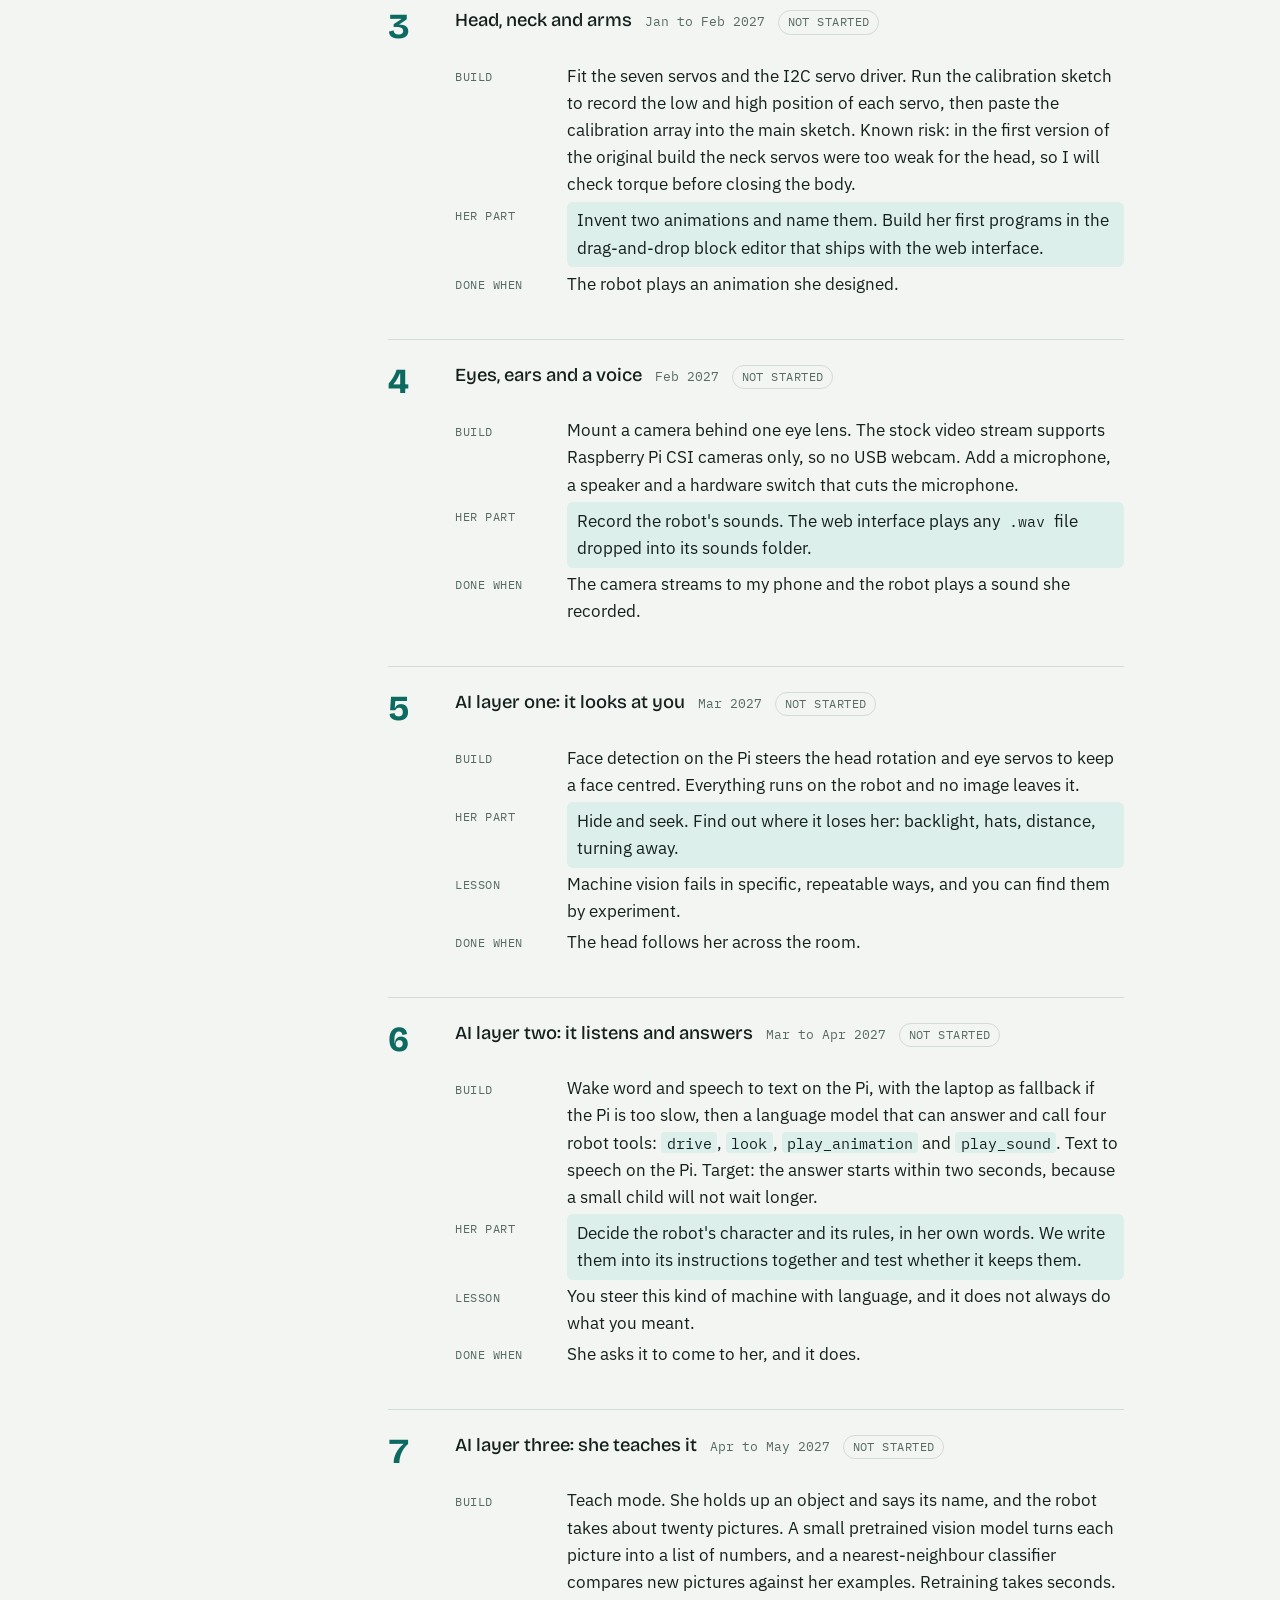
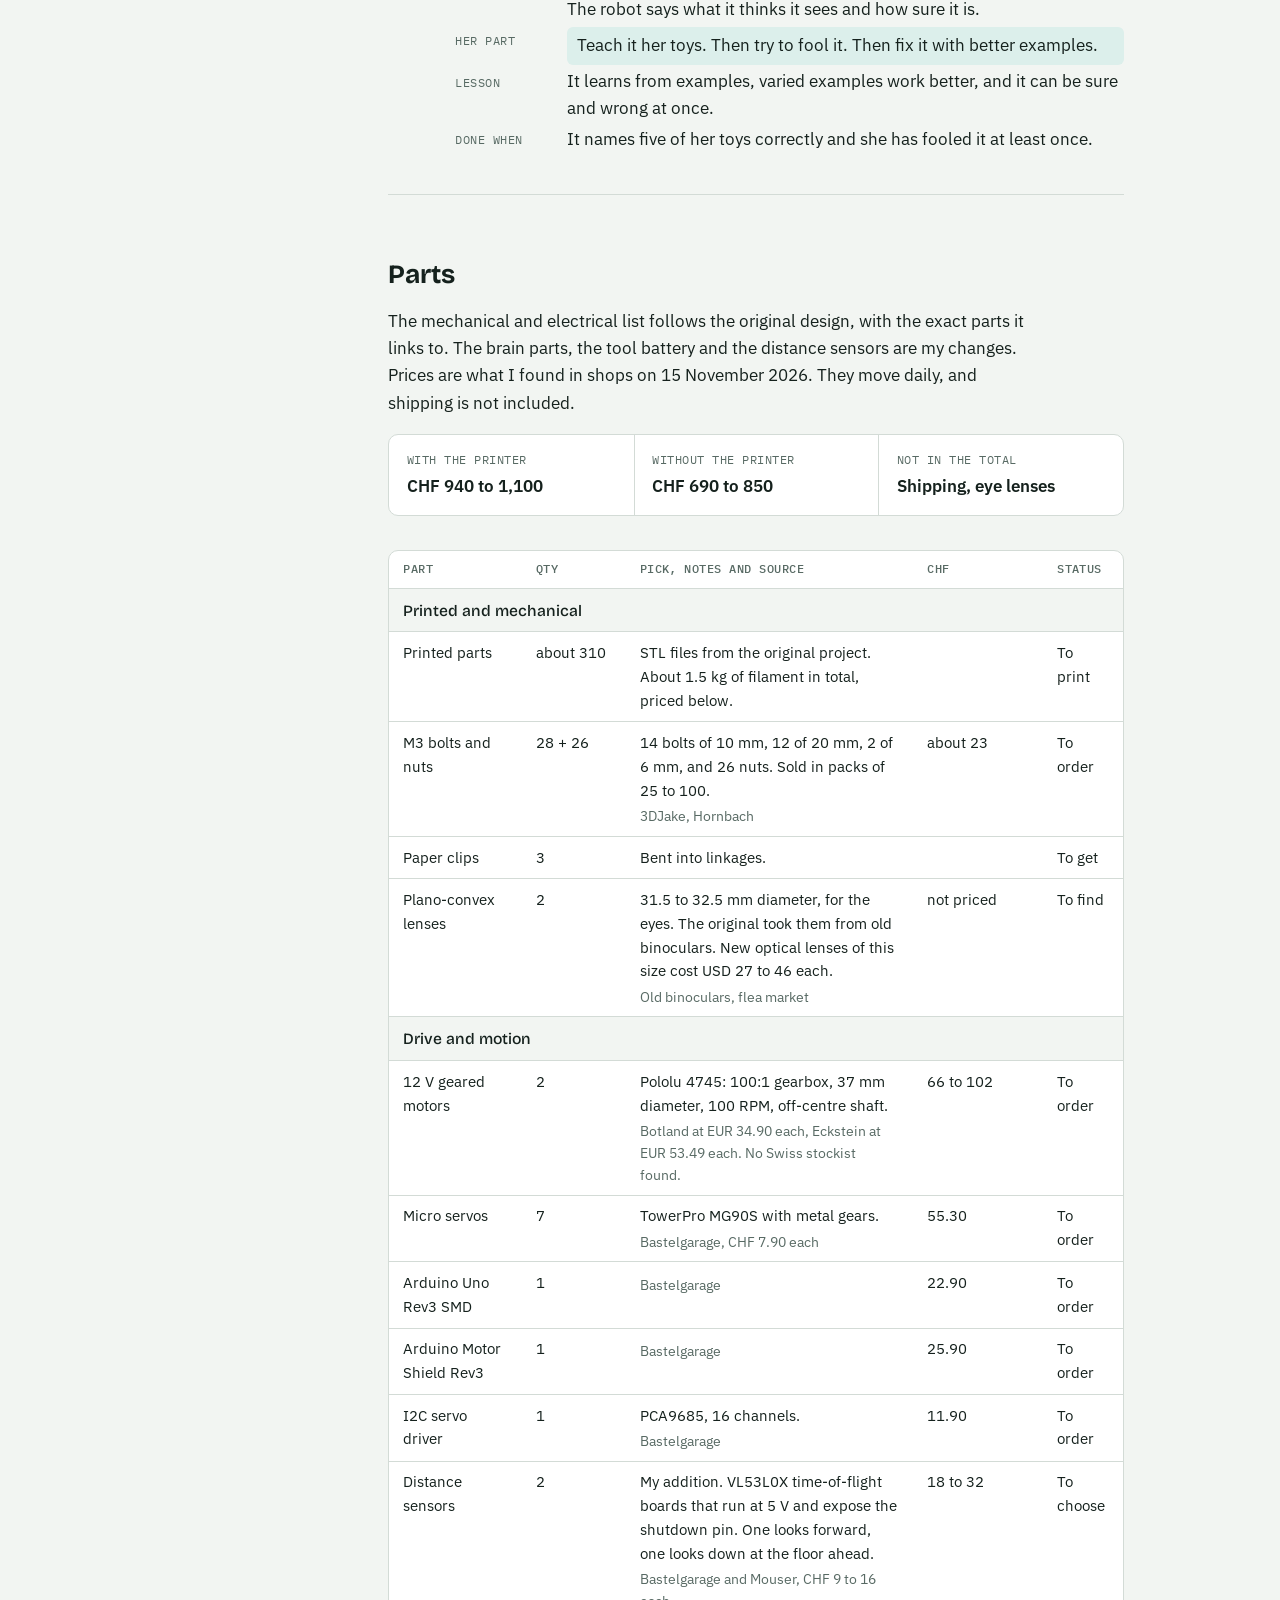
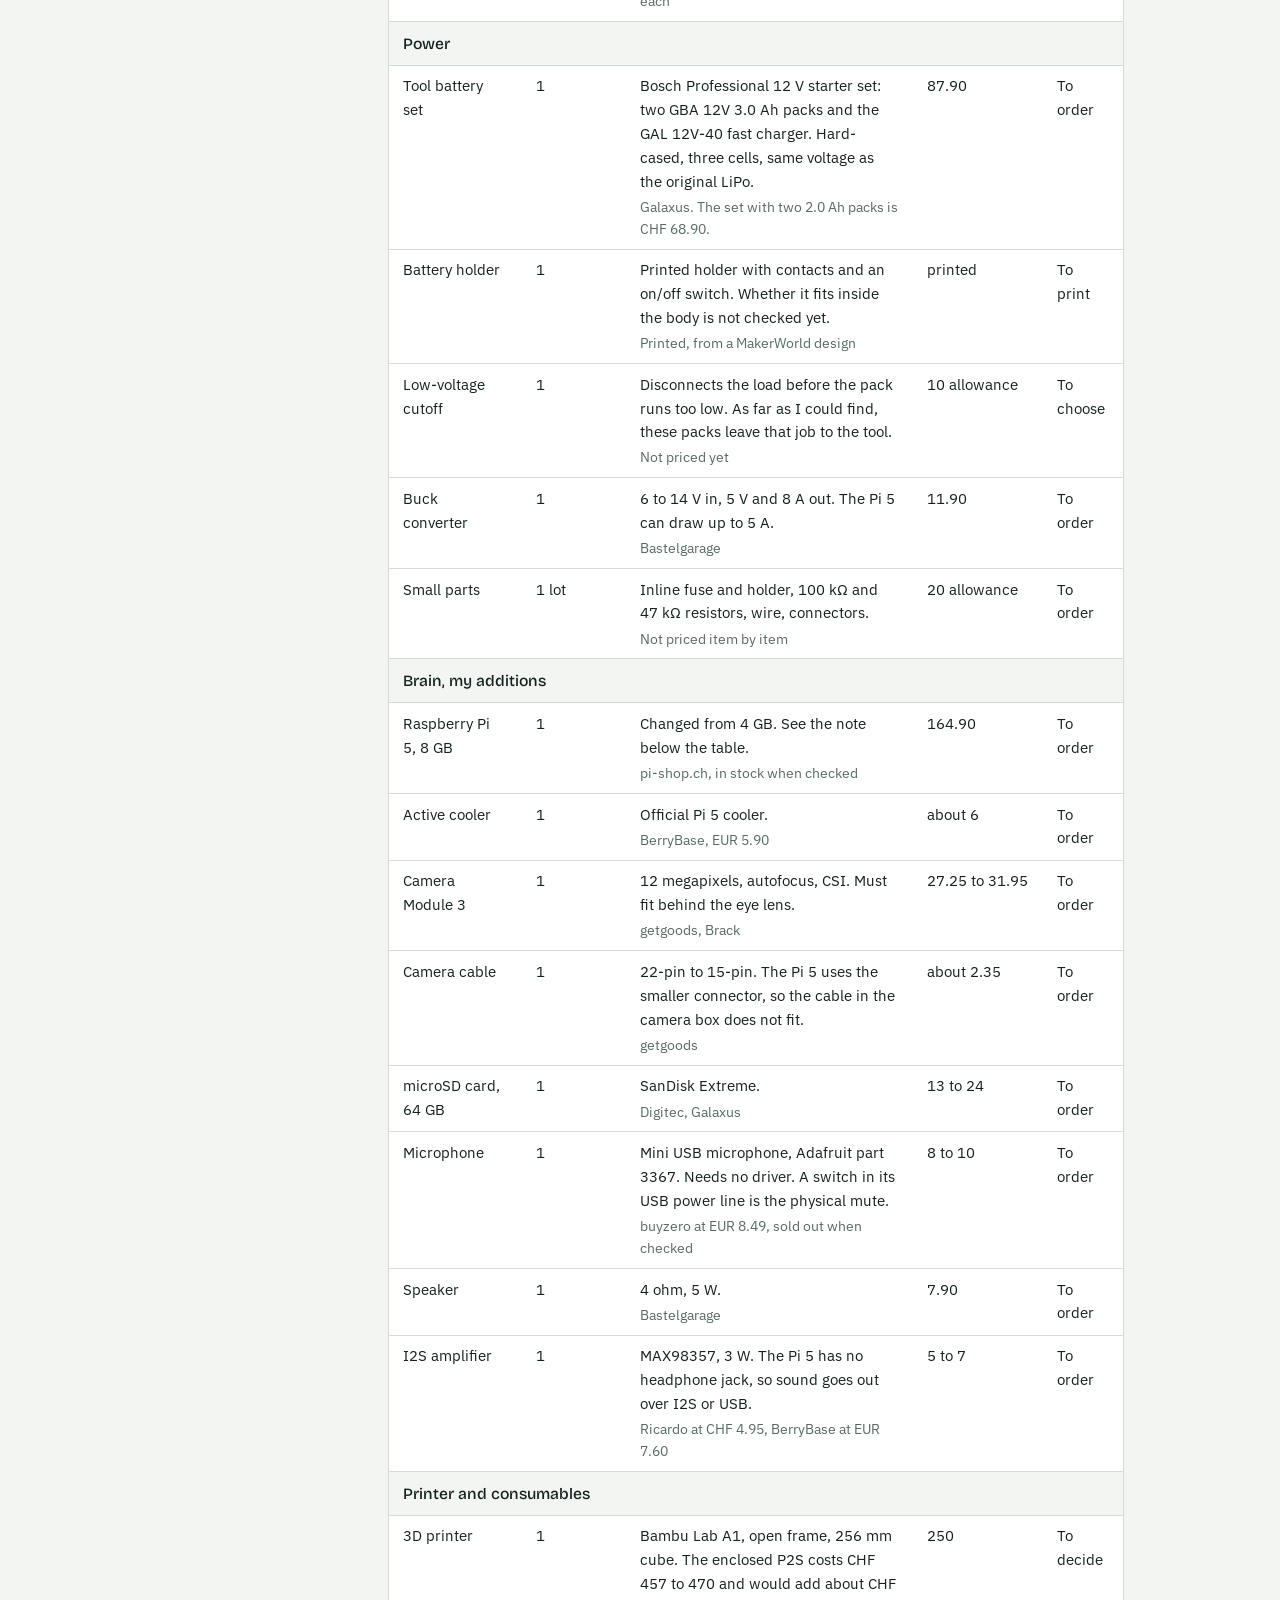
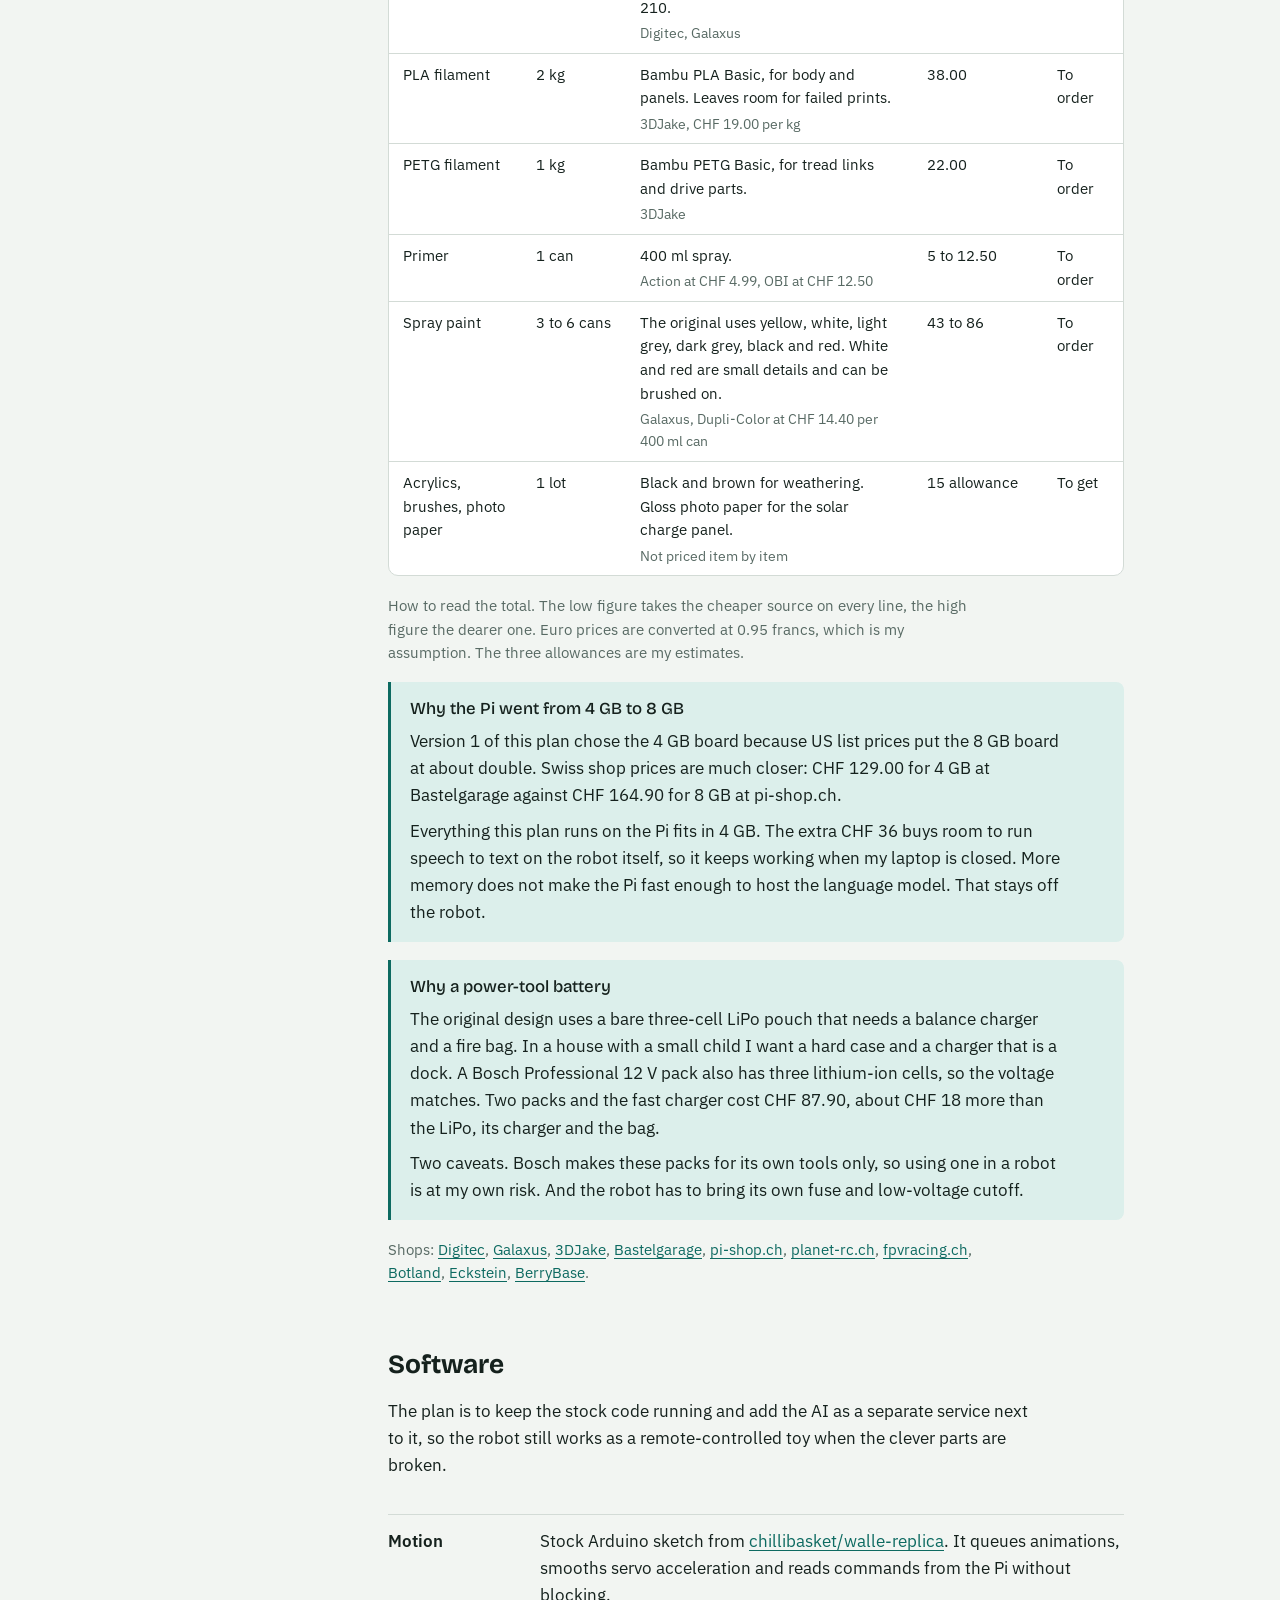
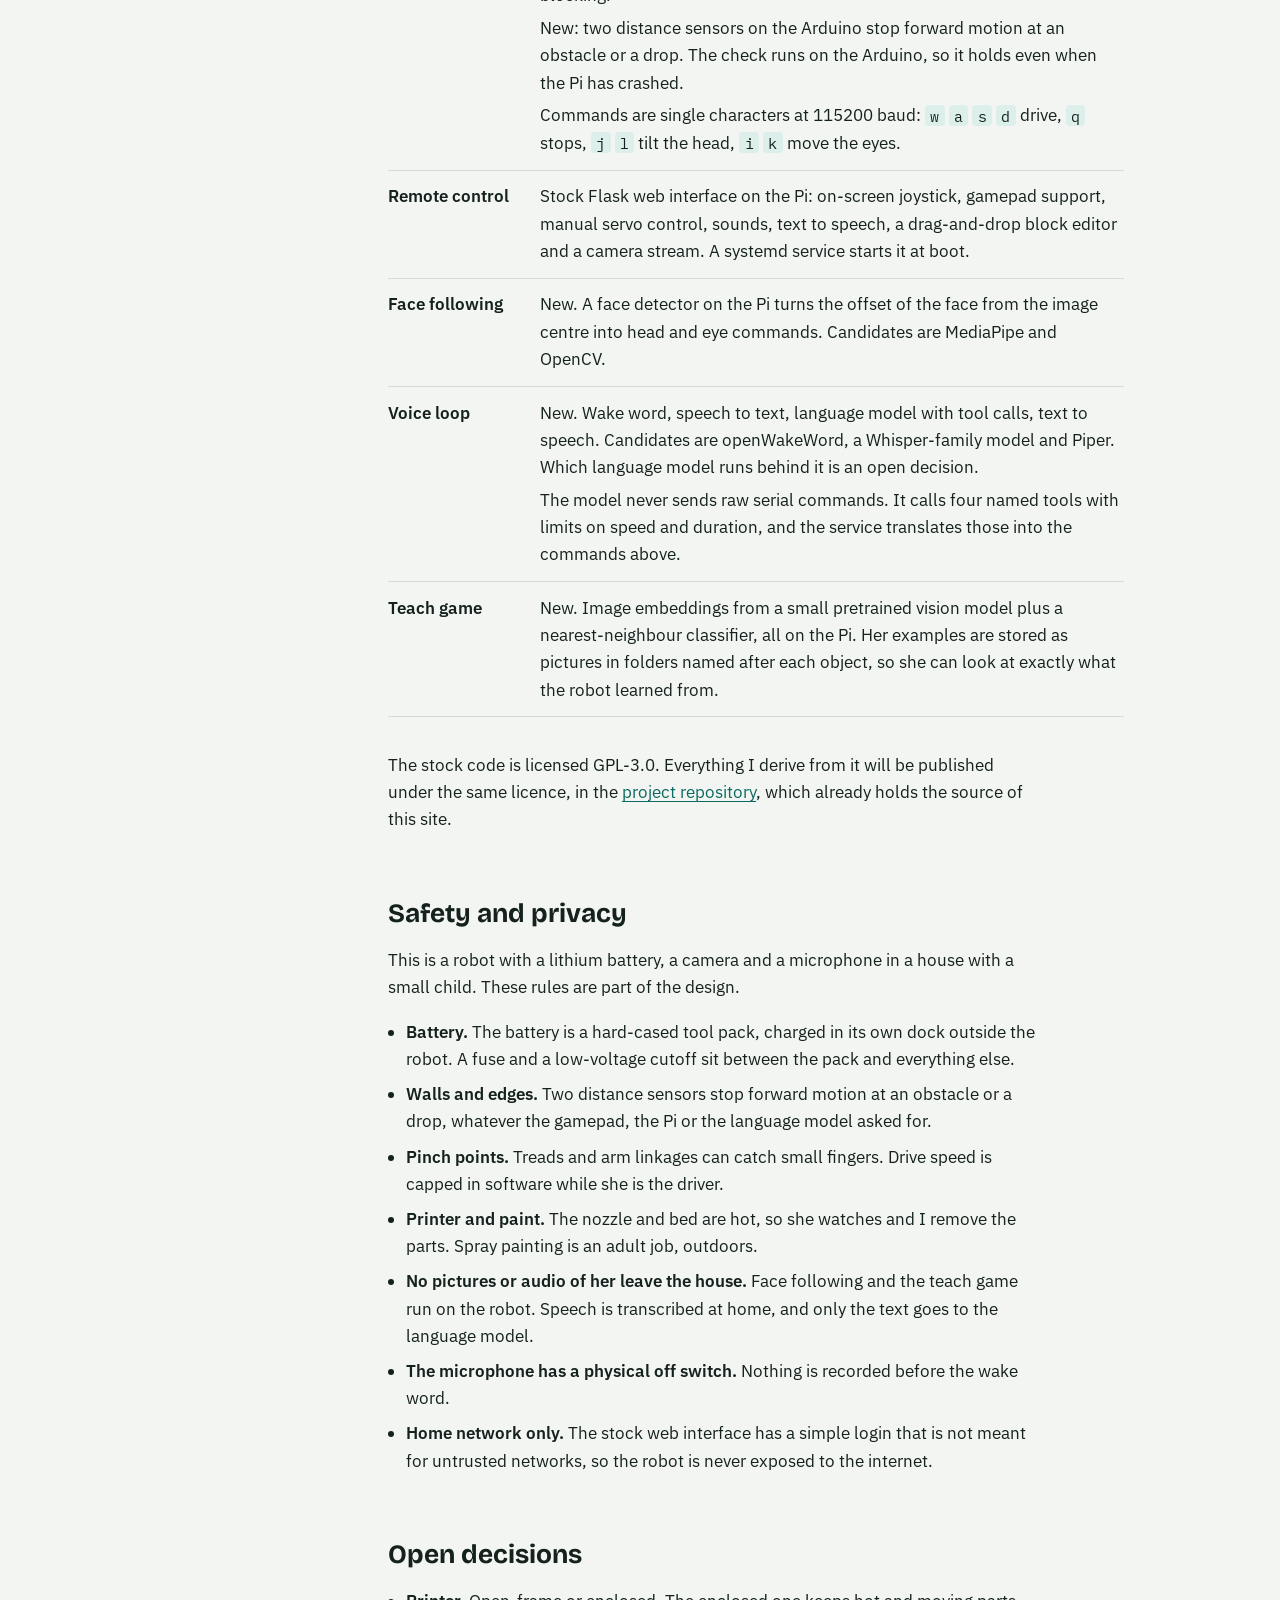
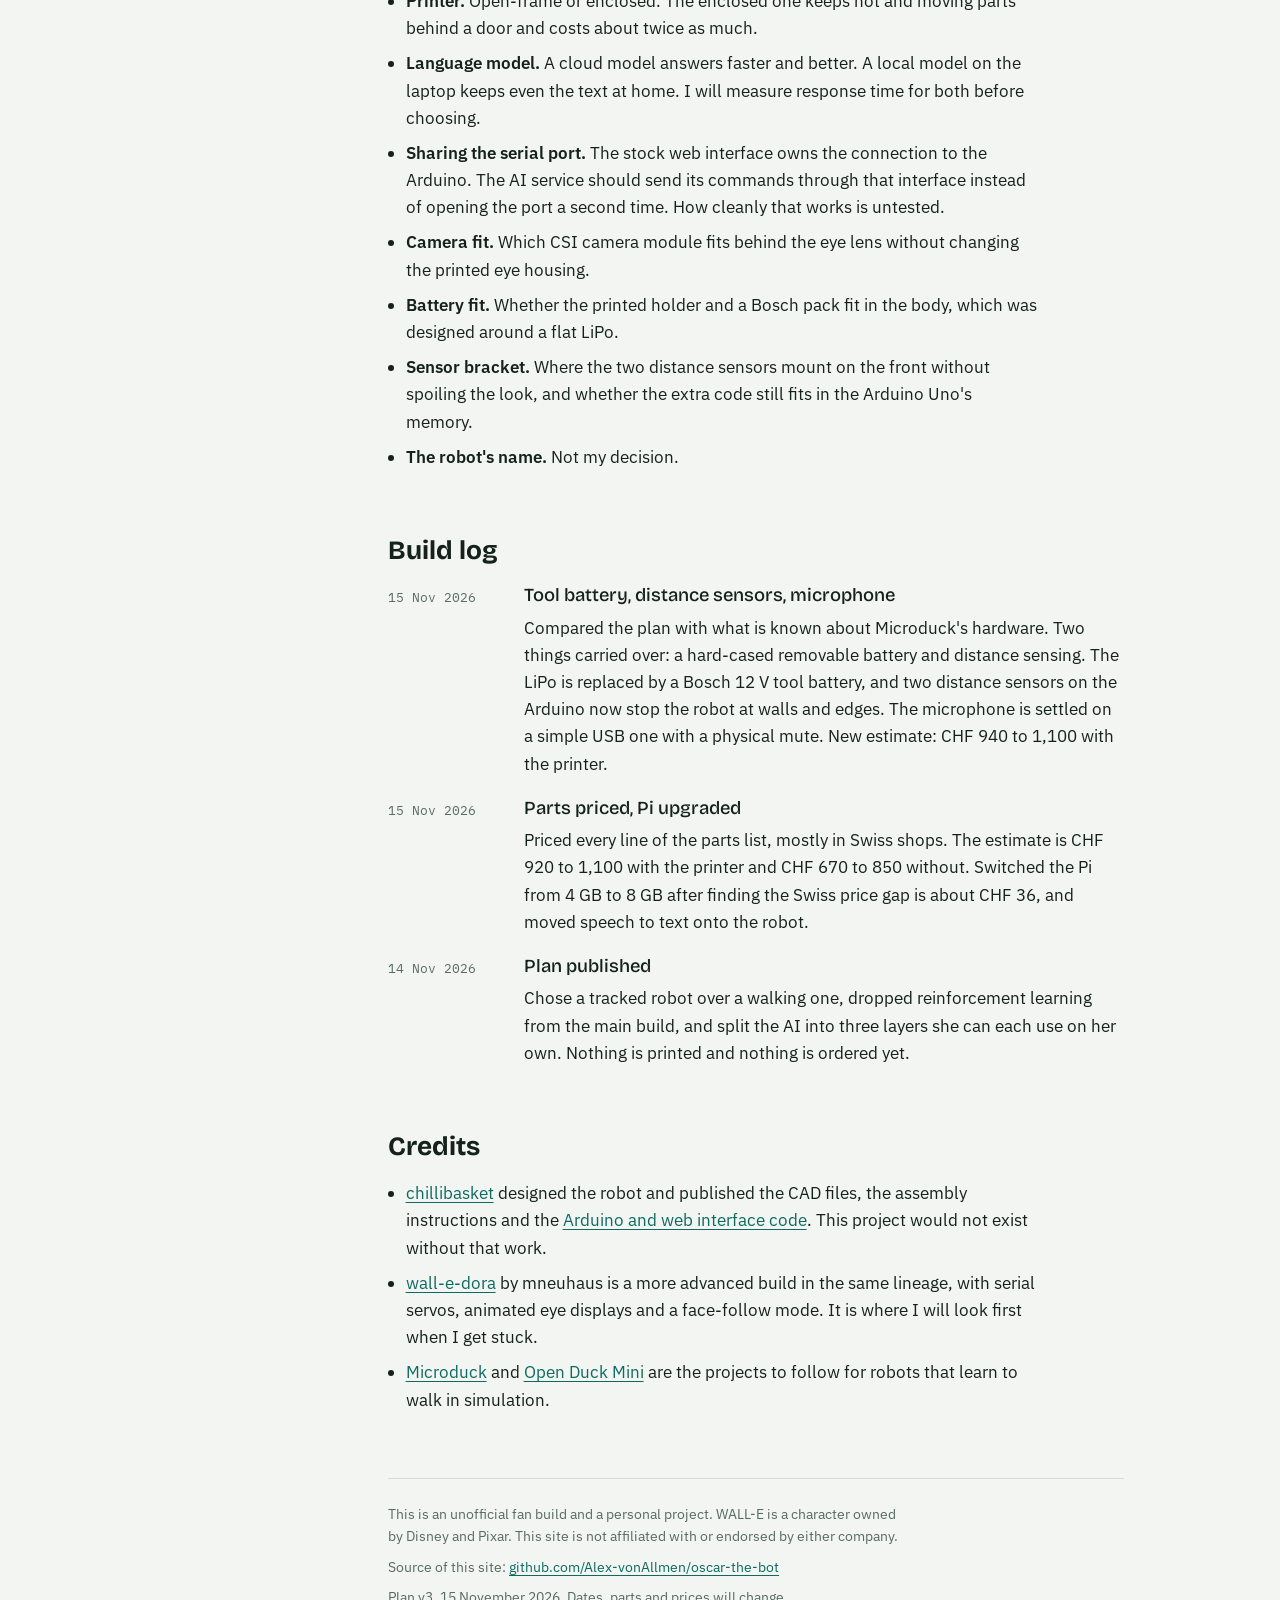
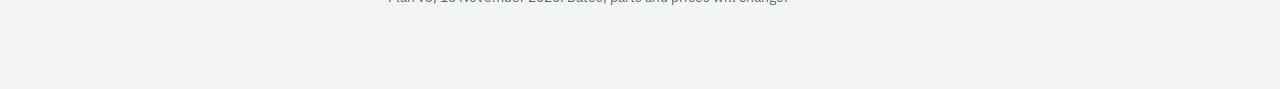
==== commit dcd72a80: "Update repository links after rename to oscar-the-bot Co-Authored-By: Claude Fable 5.2 <noreply@anth" ====
--- a/site/index.html
+++ b/site/index.html
@@ -582,7 +582,7 @@
       <span>New. Image embeddings from a small pretrained vision model plus a nearest-neighbour classifier, all on the Pi. Her examples are stored as pictures in folders named after each object, so she can look at exactly what the robot learned from.</span>
     </dd>
   </dl>
-  <p>The stock code is licensed GPL-3.0. Everything I derive from it will be published under the same licence, in the <a href="https://github.com/Alex-vonAllmen/ai-wall-e-build">project repository</a>, which already holds the source of this site.</p>
+  <p>The stock code is licensed GPL-3.0. Everything I derive from it will be published under the same licence, in the <a href="https://github.com/Alex-vonAllmen/oscar-the-bot">project repository</a>, which already holds the source of this site.</p>
 </section>
 
 <section id="safety">
@@ -650,7 +650,7 @@
 
 <footer>
   <p>This is an unofficial fan build and a personal project. WALL-E is a character owned by Disney and Pixar. This site is not affiliated with or endorsed by either company.</p>
-  <p>Source of this site: <a href="https://github.com/Alex-vonAllmen/ai-wall-e-build">github.com/Alex-vonAllmen/ai-wall-e-build</a></p>
+  <p>Source of this site: <a href="https://github.com/Alex-vonAllmen/oscar-the-bot">github.com/Alex-vonAllmen/oscar-the-bot</a></p>
   <p>Plan v3, 15 November 2026. Dates, parts and prices will change.</p>
 </footer>
 
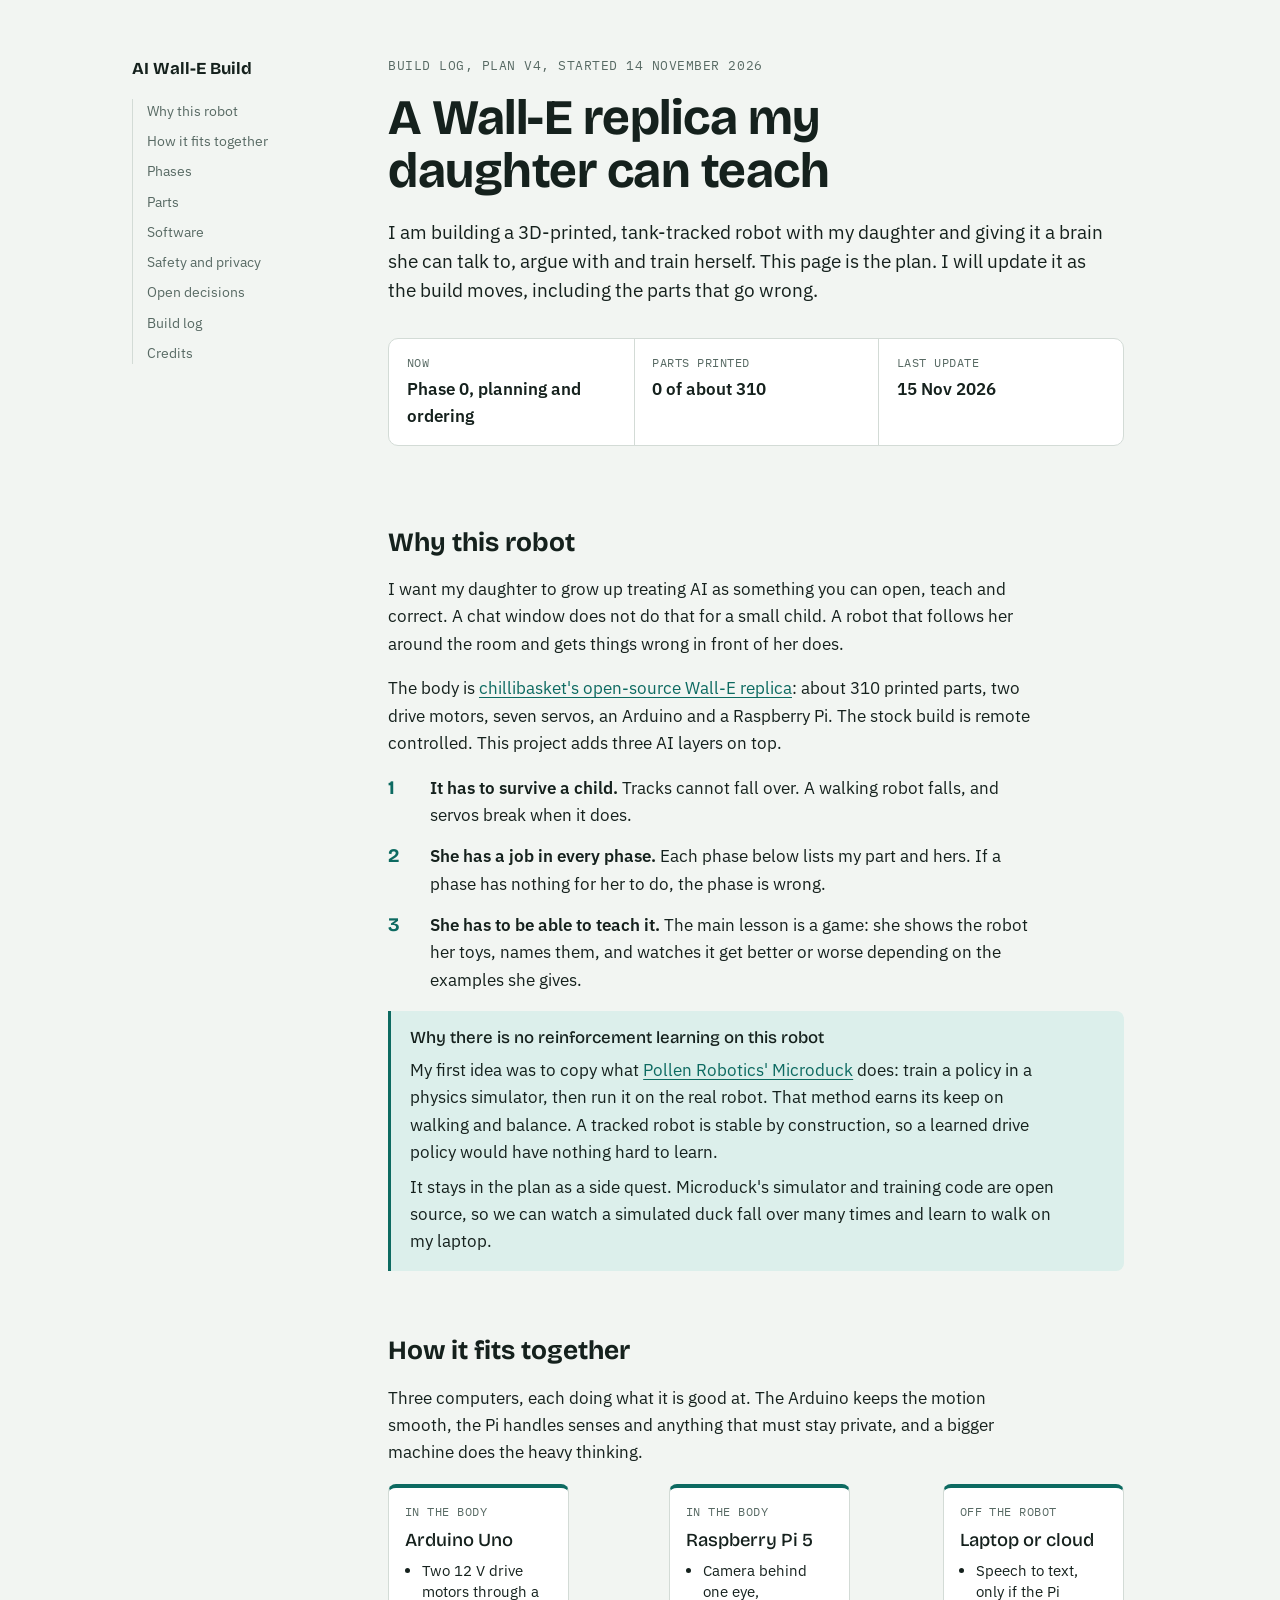
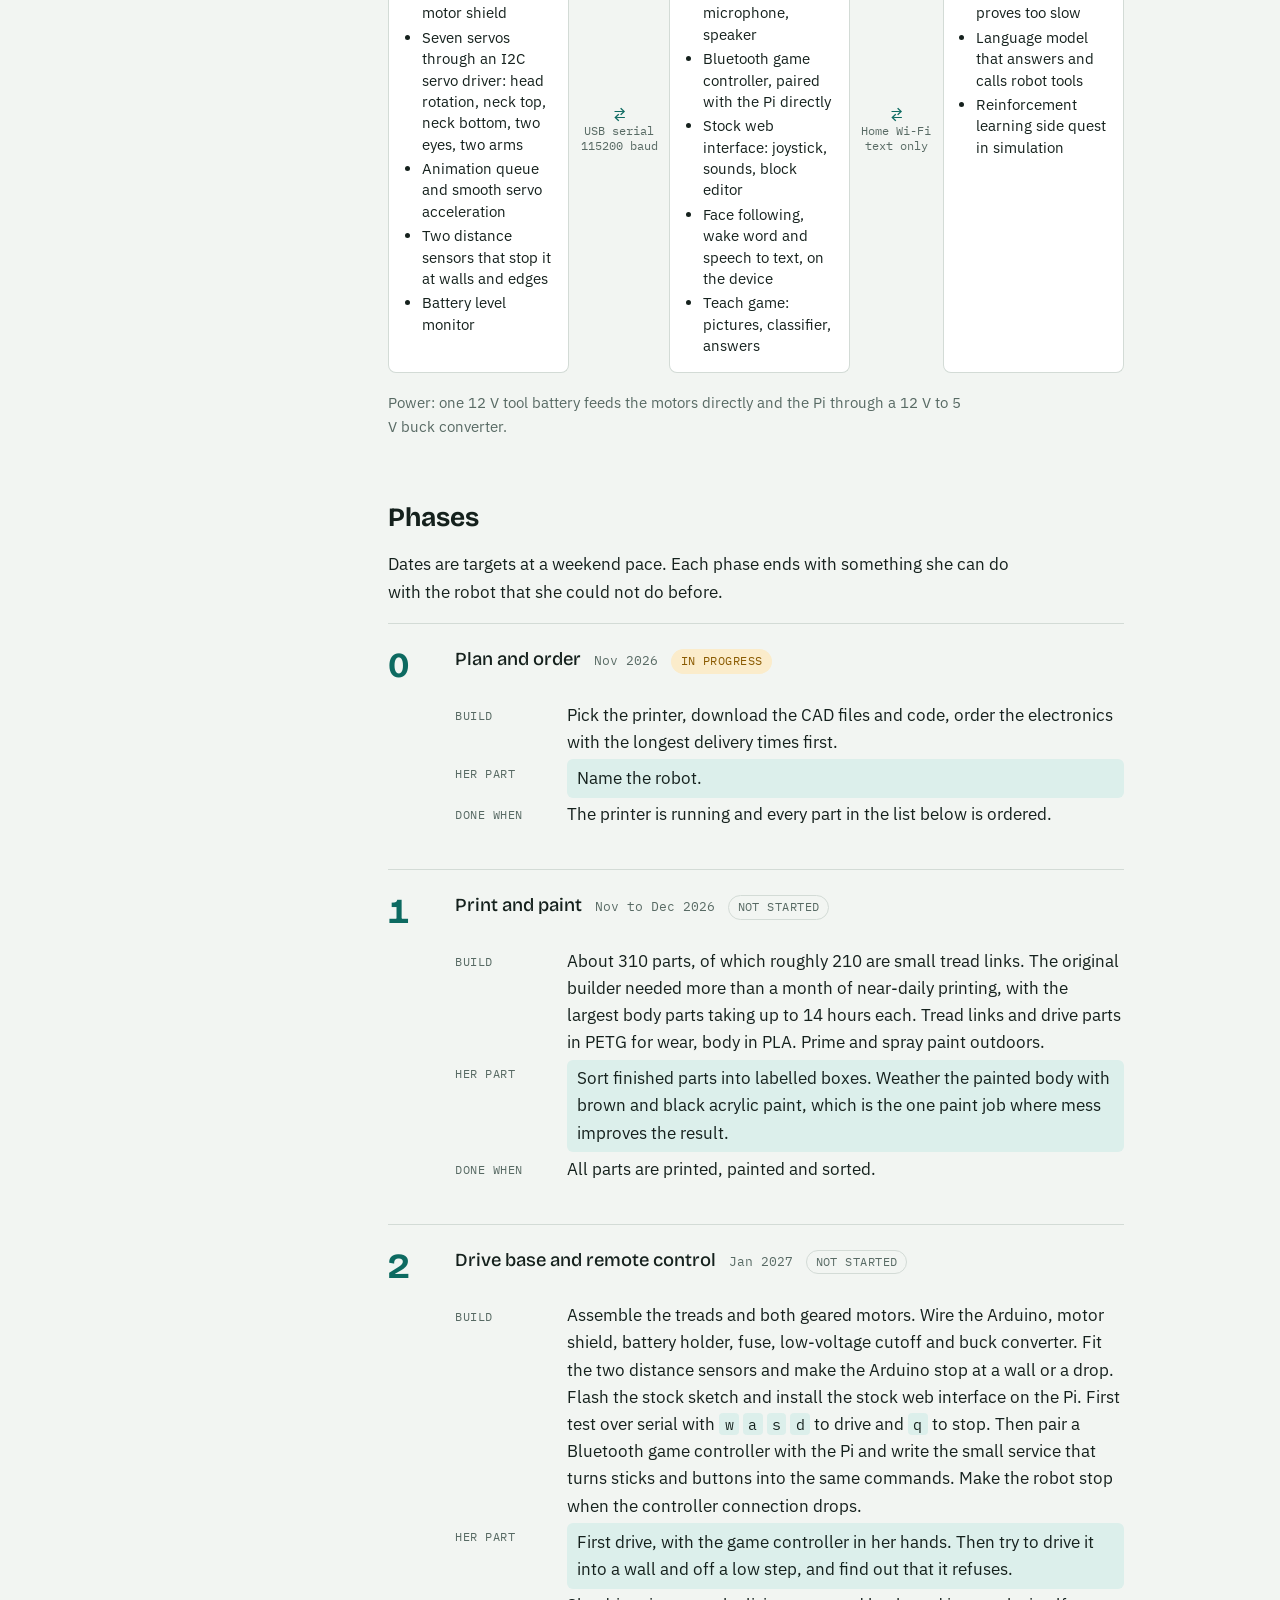
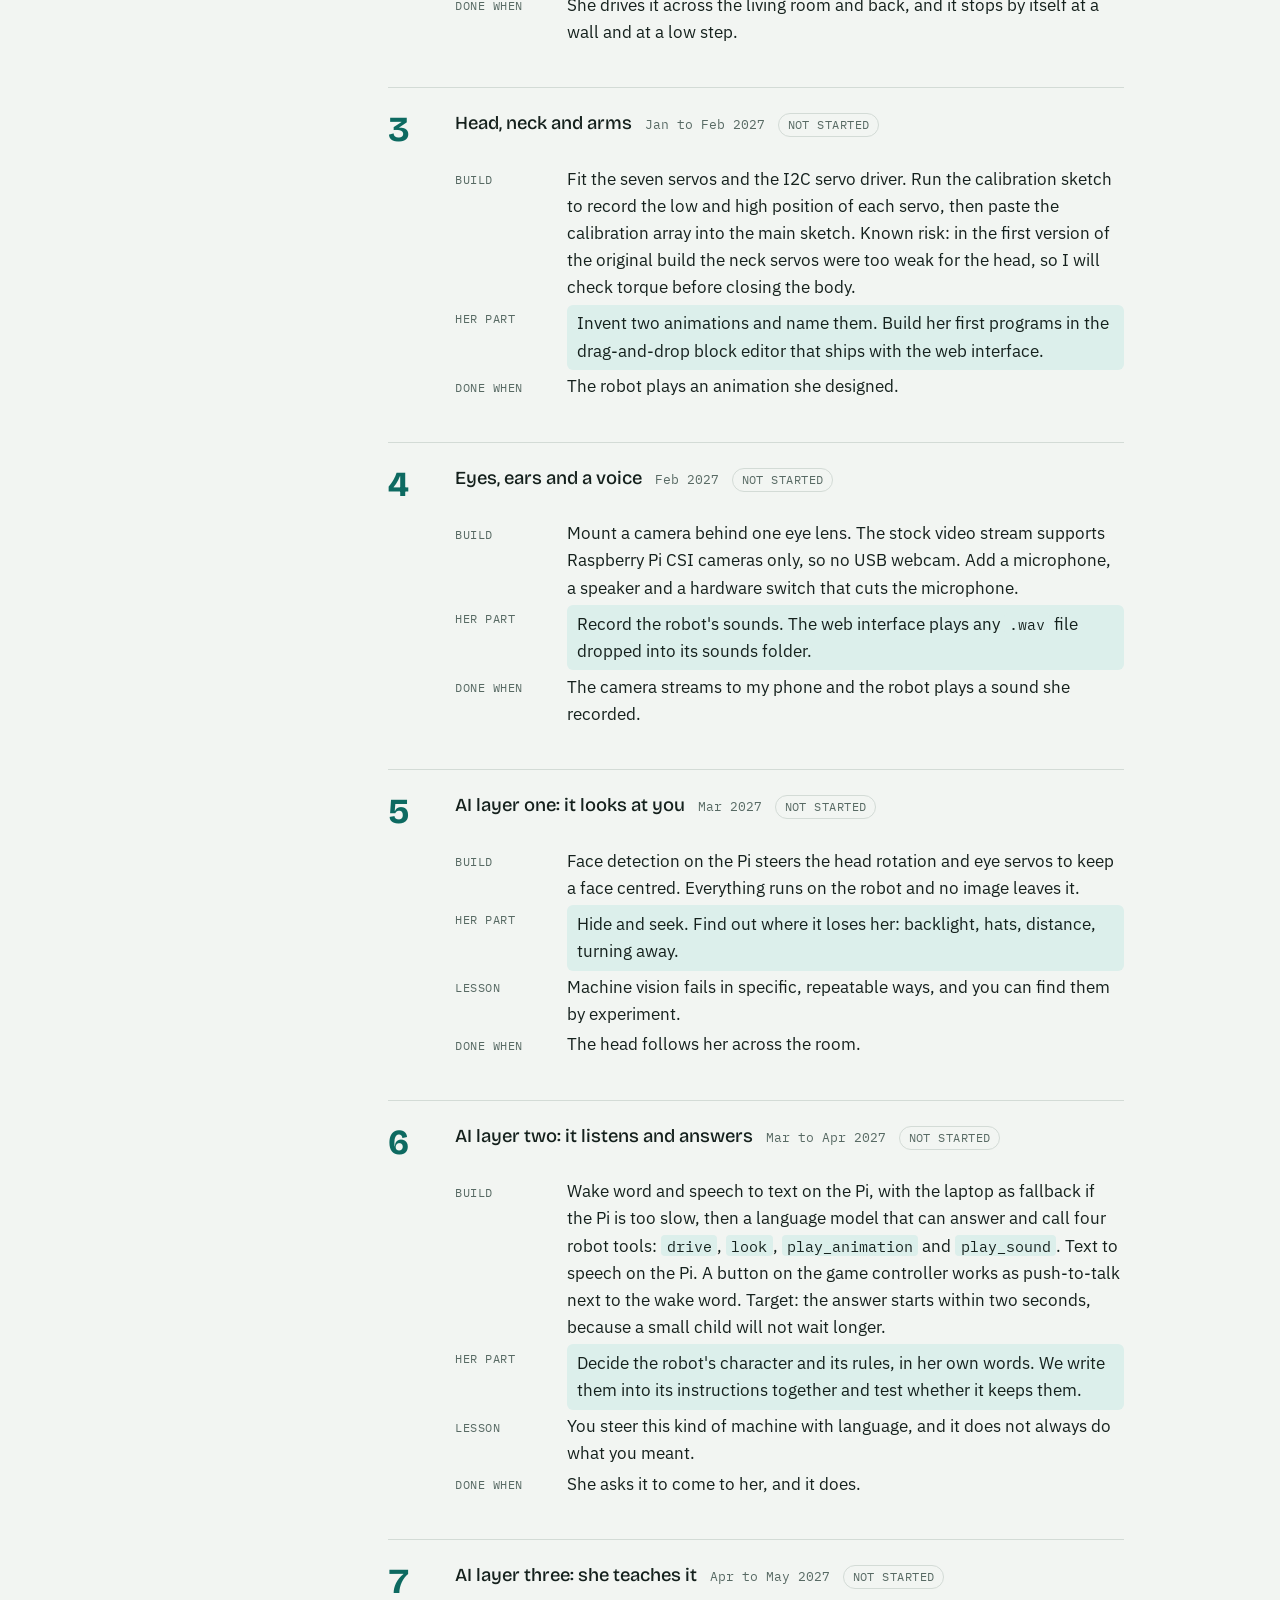
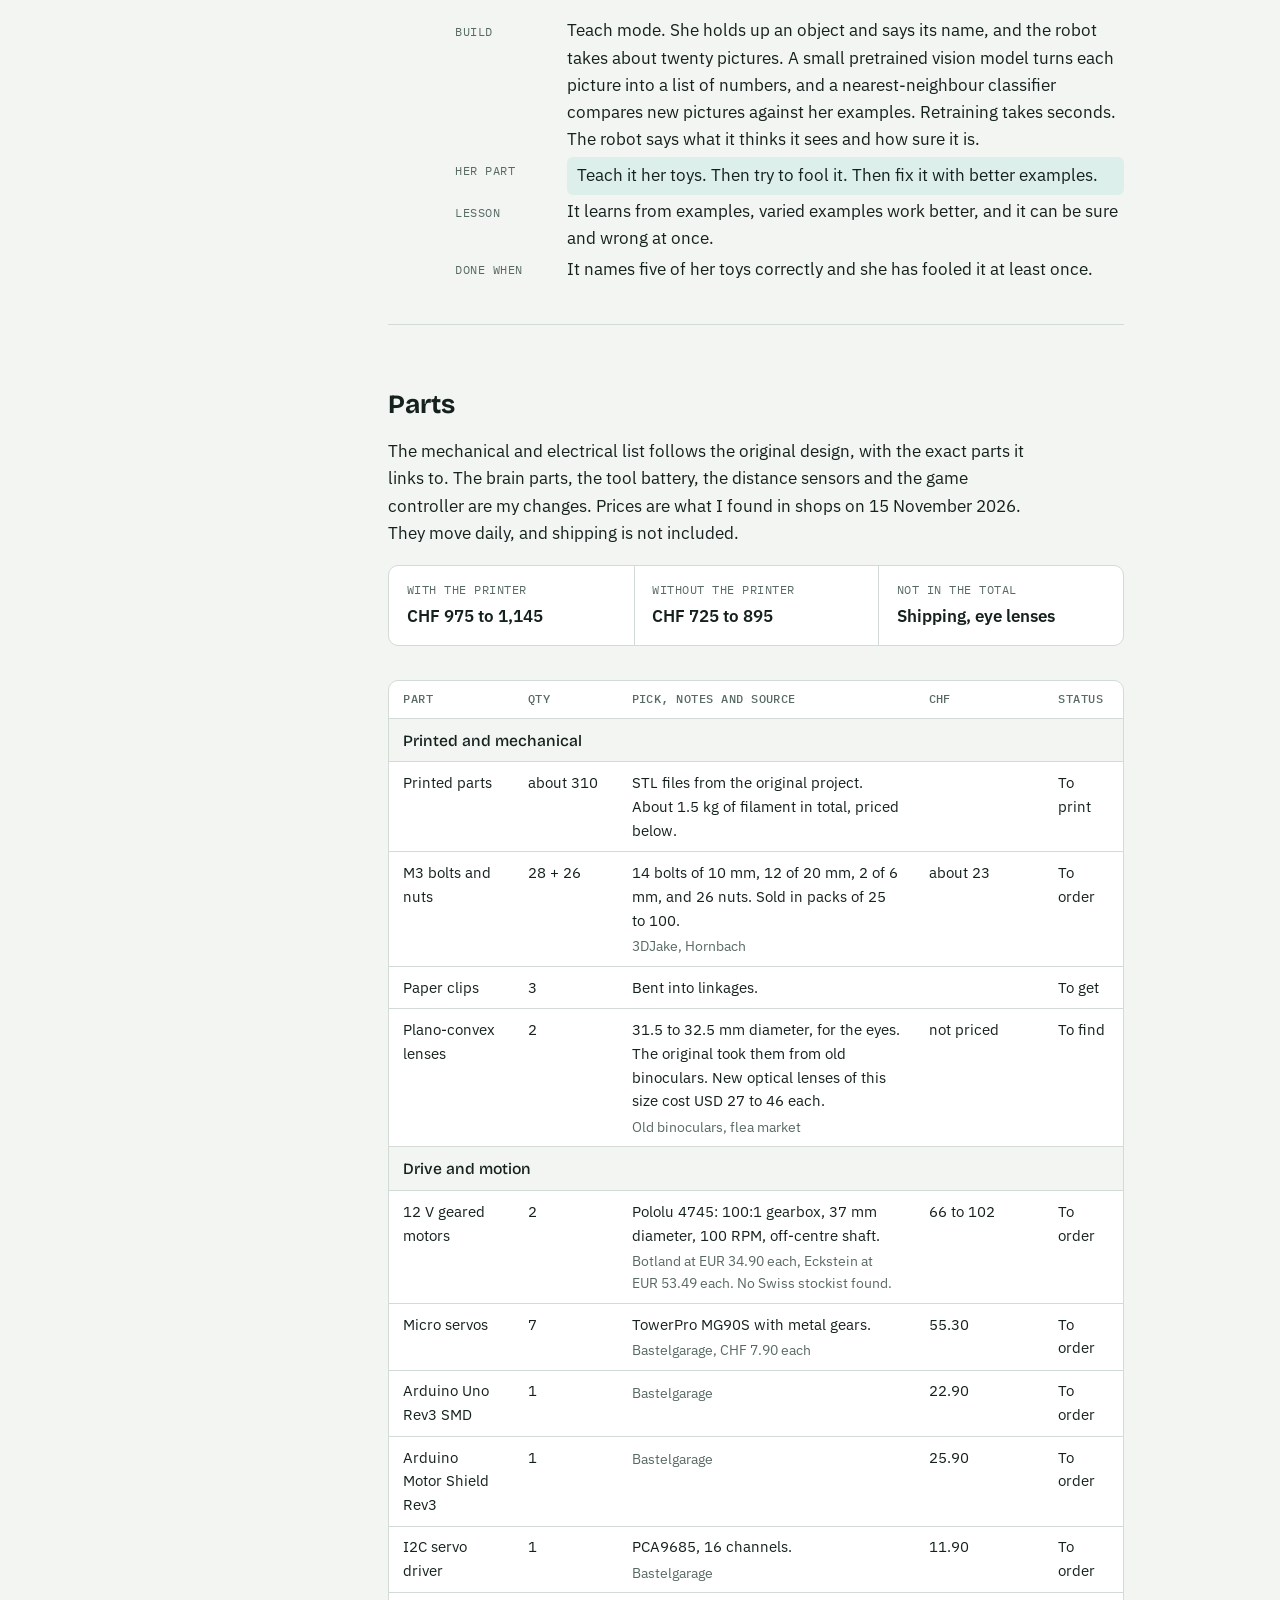
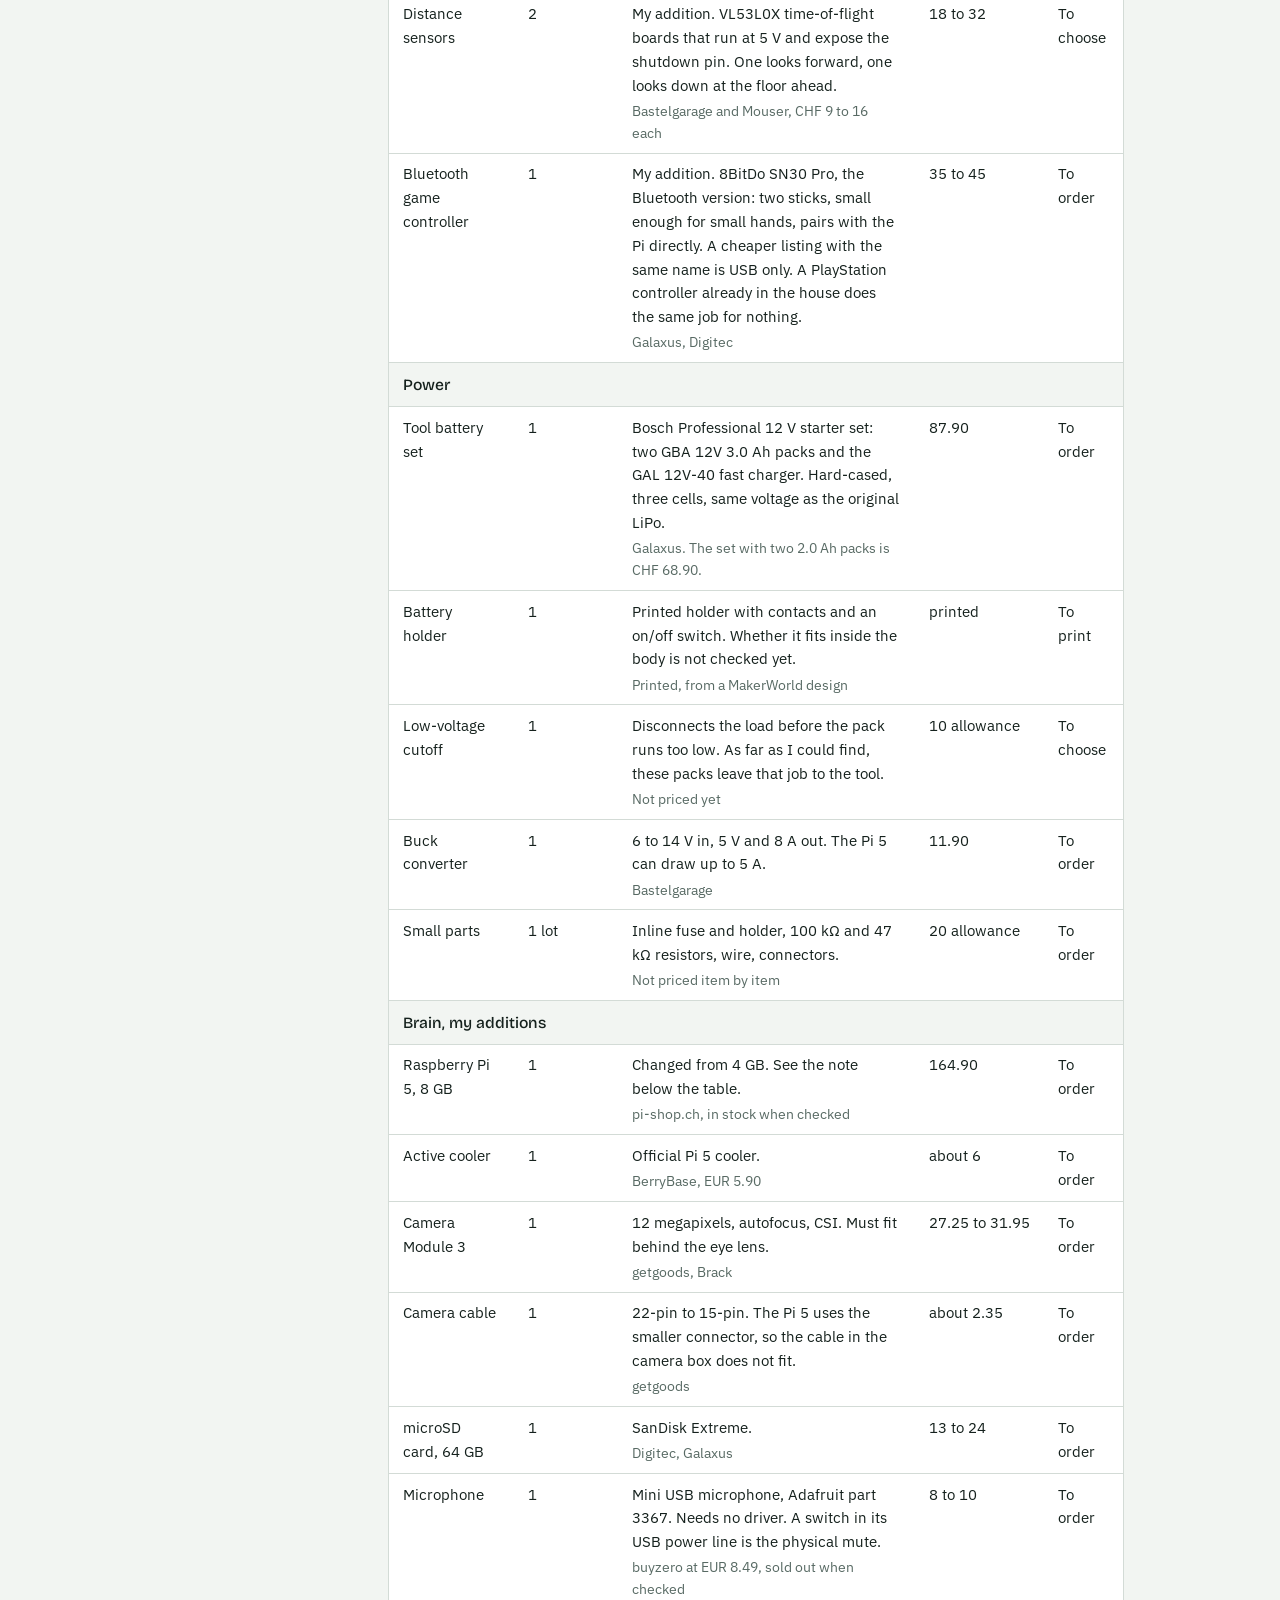
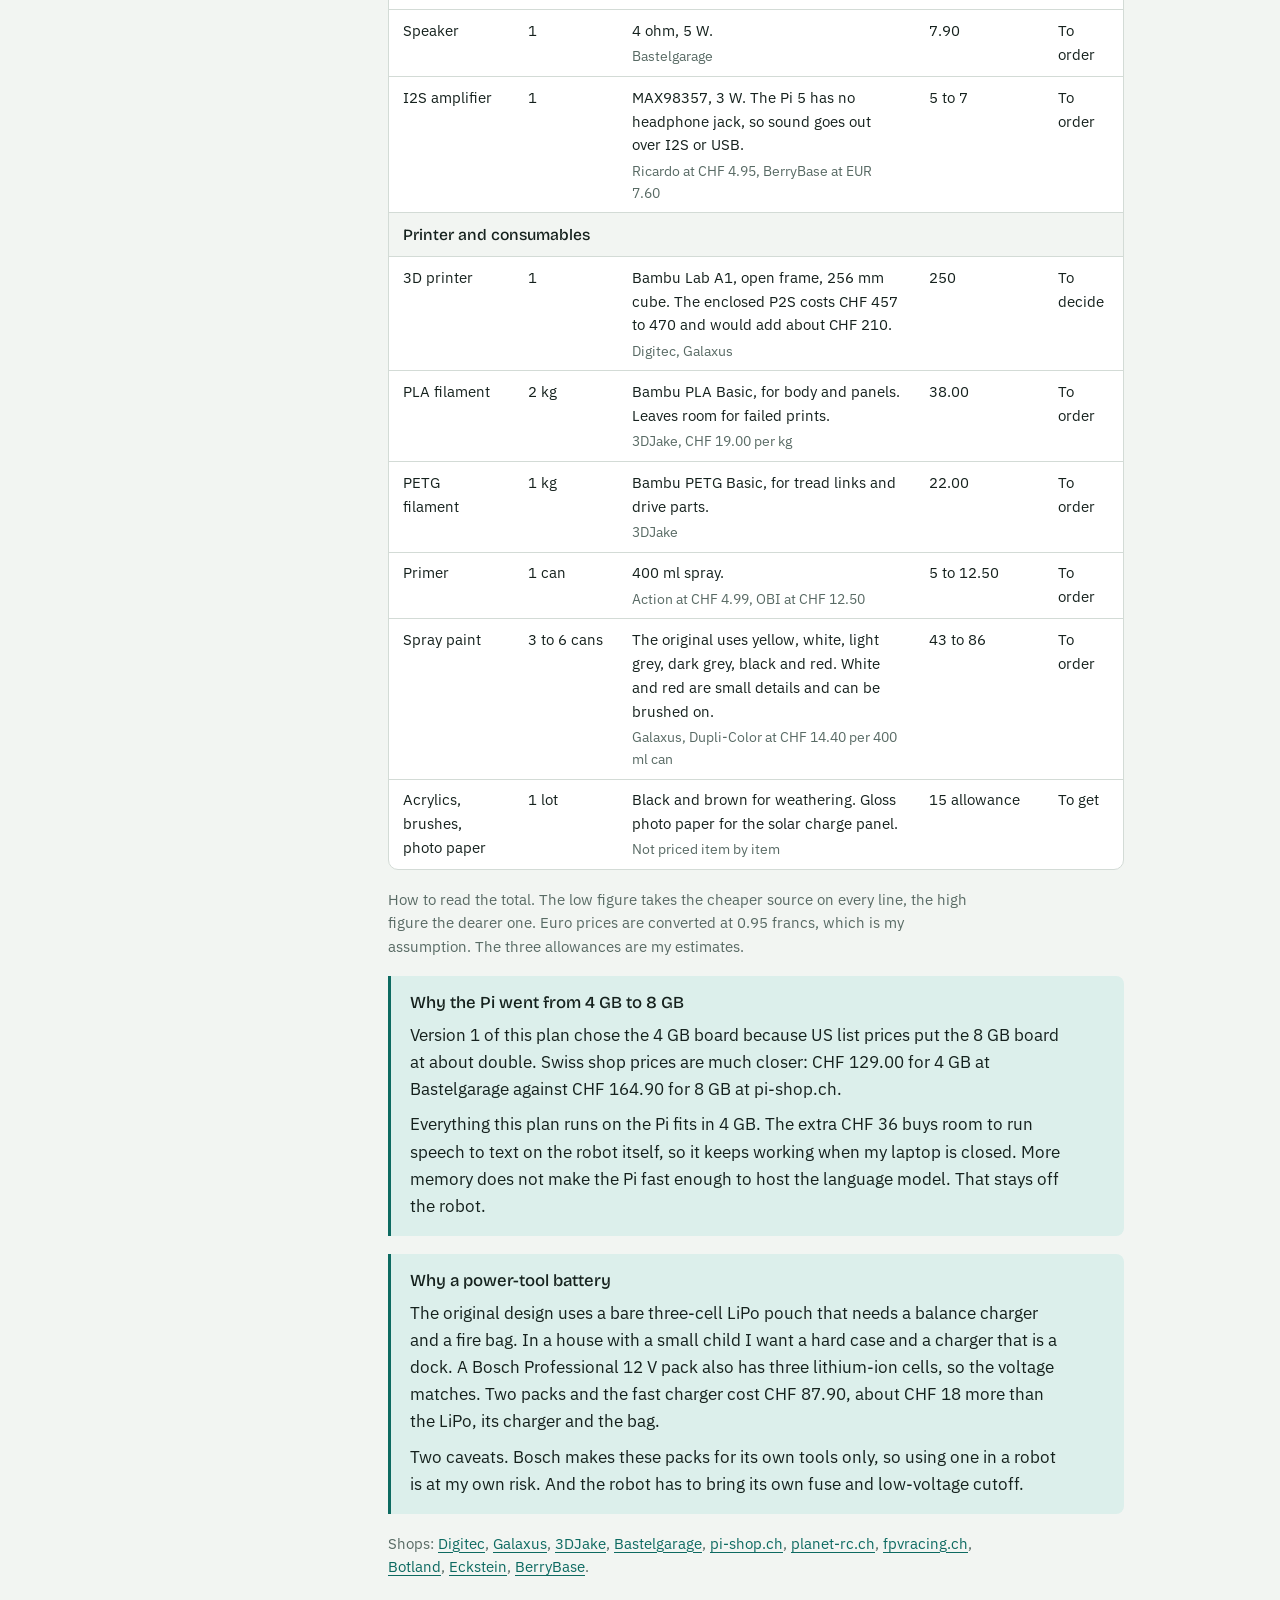
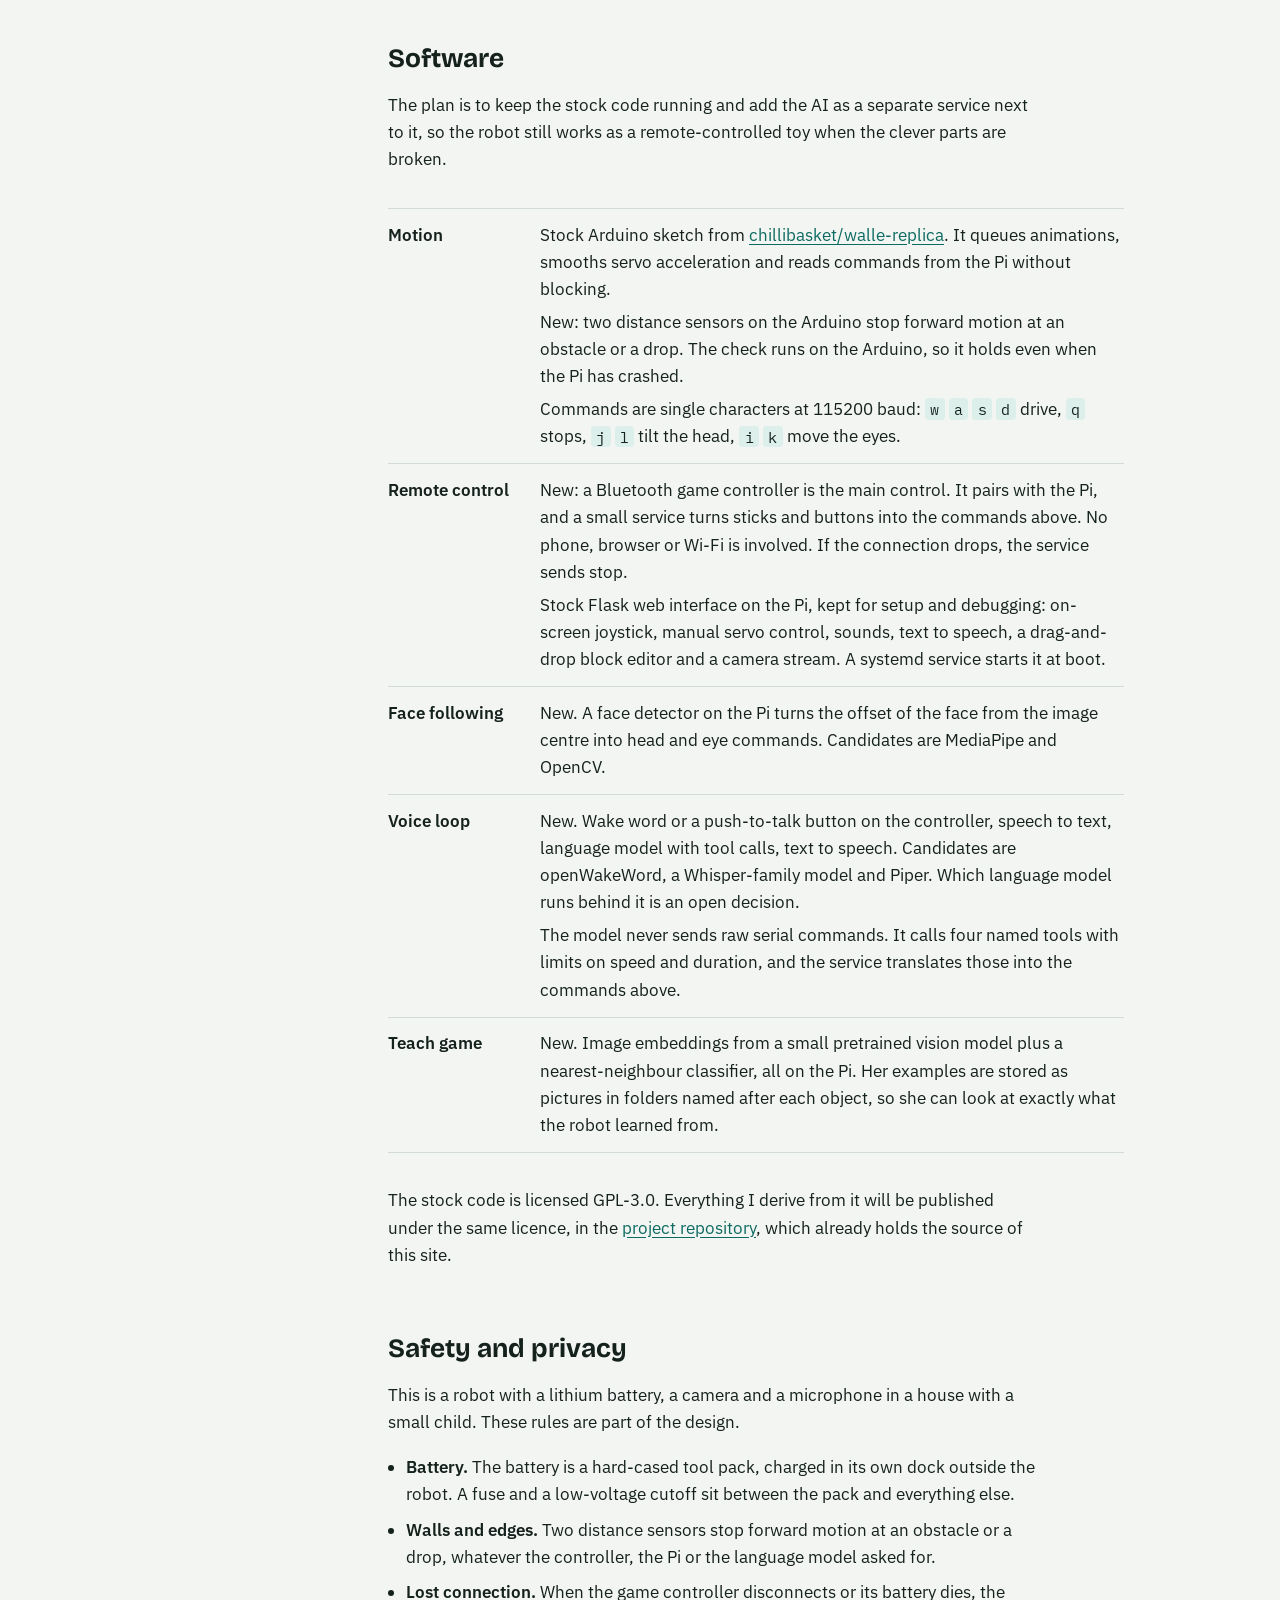
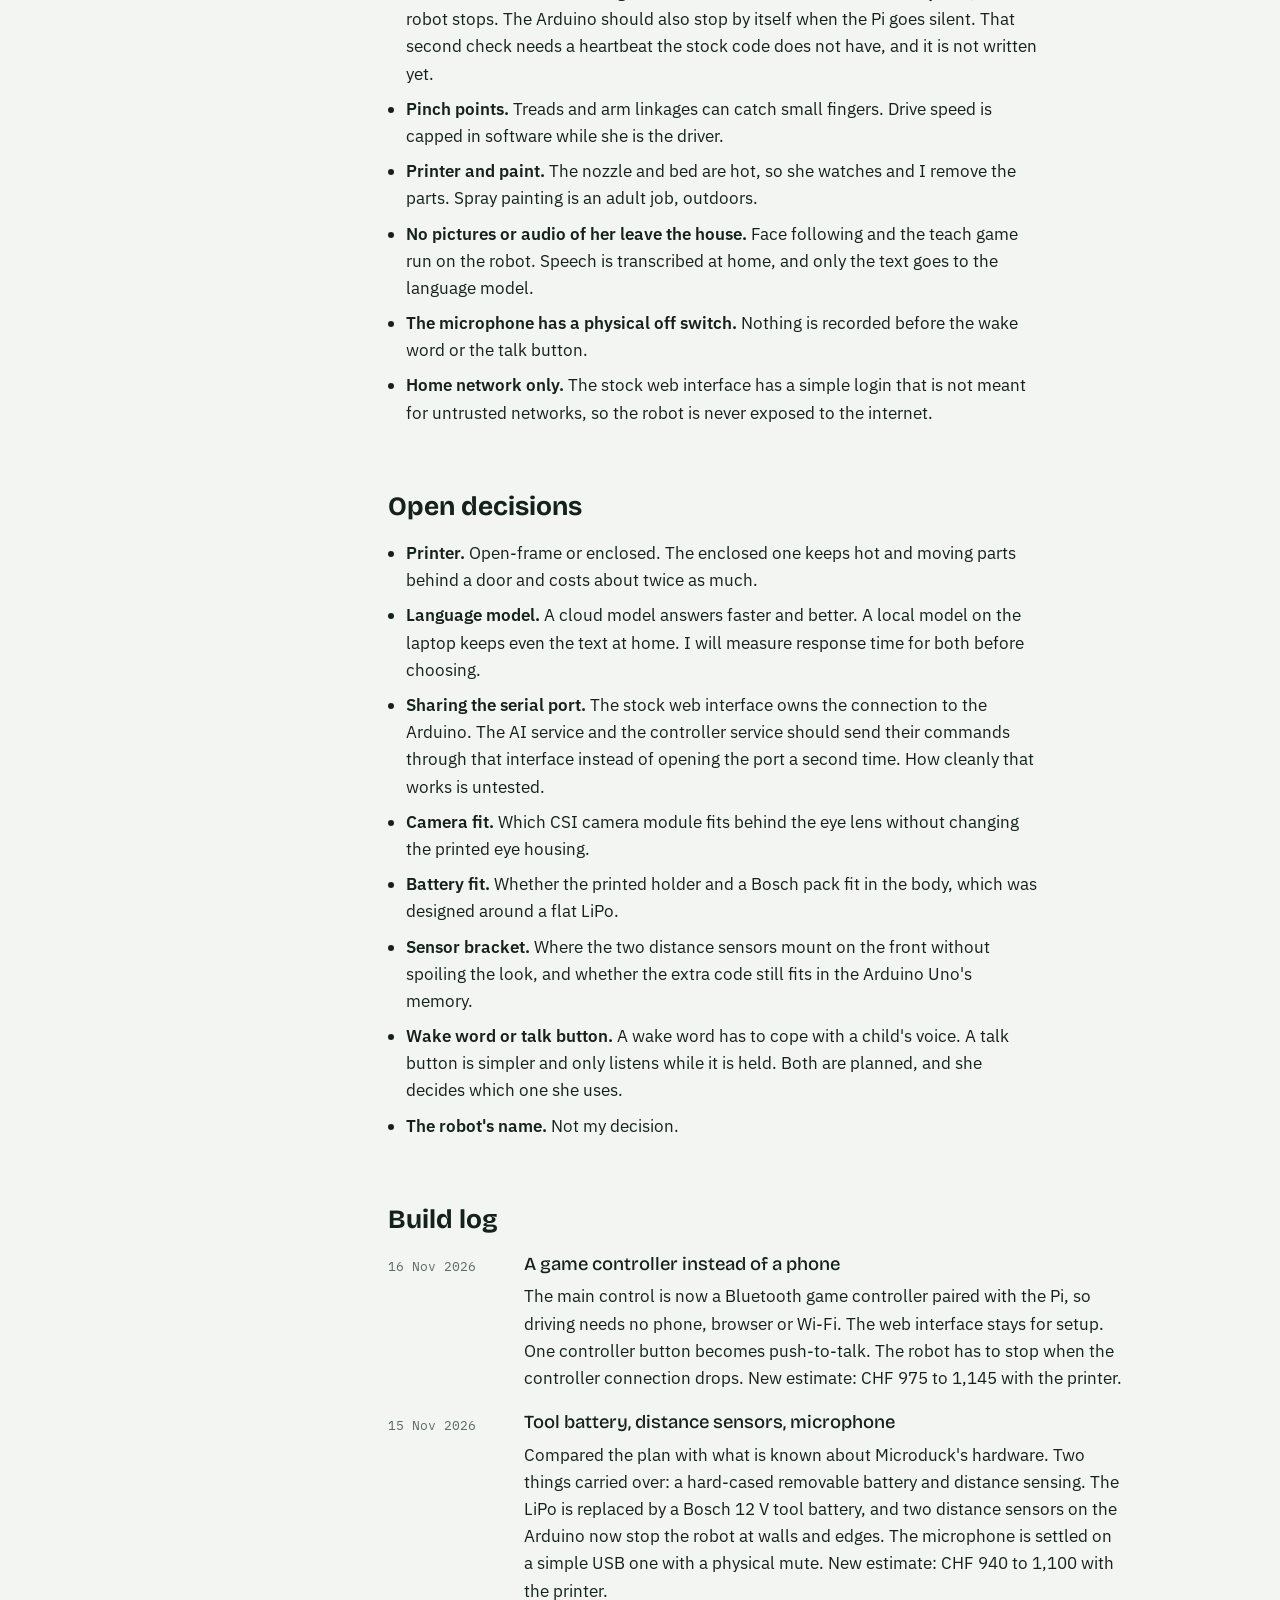
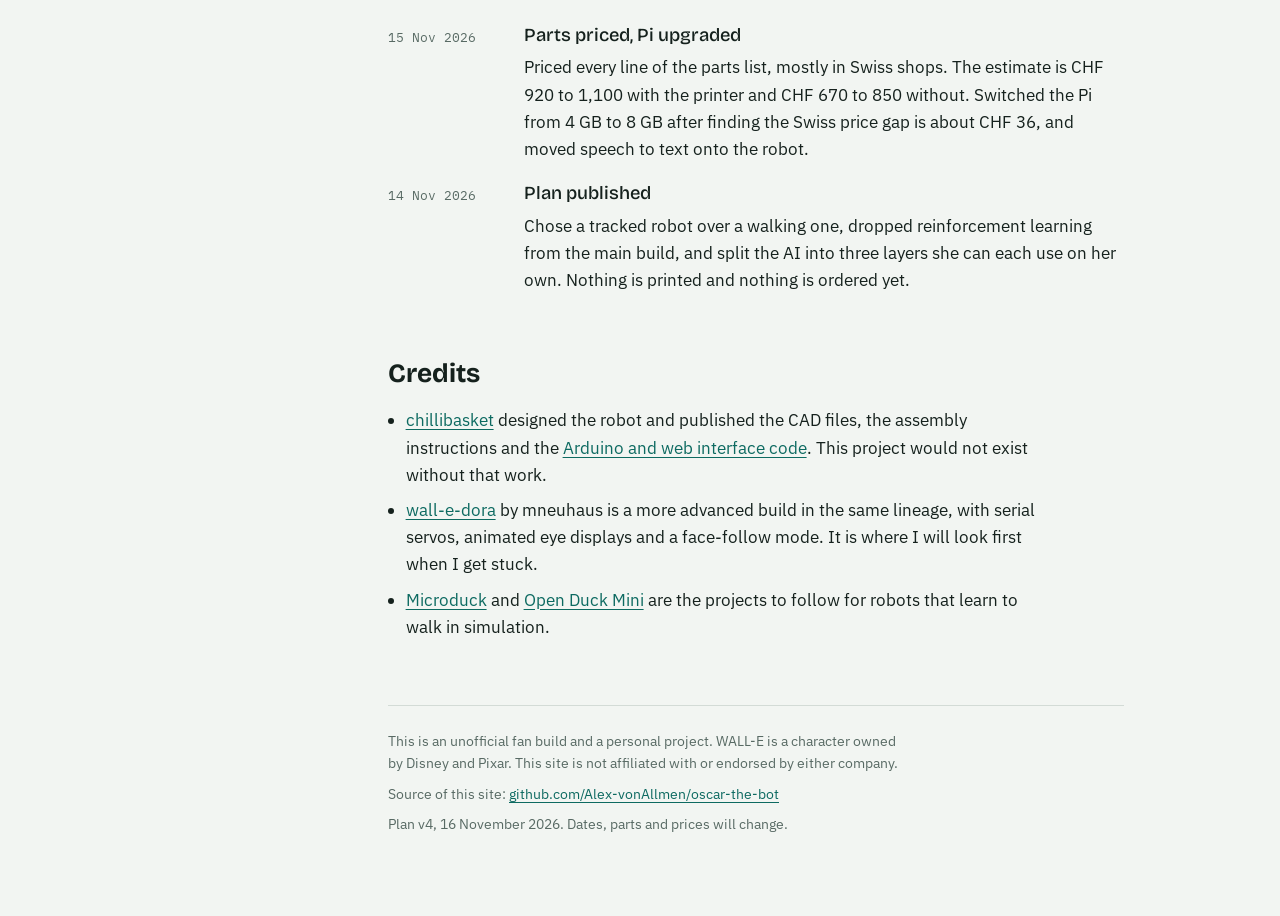
==== commit 3a9fdbfd: "Add Bluetooth game controller to plan and parts list (plan v4) Main control is now a Bluetooth contr" ====
--- a/site/index.html
+++ b/site/index.html
@@ -310,7 +310,7 @@
 <main>
 
 <header>
-  <p class="eyebrow">Build log, plan v3, started 14 November 2026</p>
+  <p class="eyebrow">Build log, plan v4, started 14 November 2026</p>
   <h1>A Wall-E replica my daughter can teach</h1>
   <p class="lede">I am building a 3D-printed, tank-tracked robot with my daughter and giving it a brain she can talk to, argue with and train herself. This page is the plan. I will update it as the build moves, including the parts that go wrong.</p>
   <dl class="status">
@@ -358,7 +358,8 @@
         <h3>Raspberry Pi 5</h3>
         <ul>
           <li>Camera behind one eye, microphone, speaker</li>
-          <li>Stock web interface: joystick, gamepad, sounds, block editor</li>
+          <li>Bluetooth game controller, paired with the Pi directly</li>
+          <li>Stock web interface: joystick, sounds, block editor</li>
           <li>Face following, wake word and speech to text, on the device</li>
           <li>Teach game: pictures, classifier, answers</li>
         </ul>
@@ -412,8 +413,8 @@
       <div class="body">
         <div class="head"><h3>Drive base and remote control</h3><span class="when">Jan 2027</span><span class="pill">Not started</span></div>
         <dl class="track">
-          <dt>Build</dt><dd>Assemble the treads and both geared motors. Wire the Arduino, motor shield, battery holder, fuse, low-voltage cutoff and buck converter. Fit the two distance sensors and make the Arduino stop at a wall or a drop. Flash the stock sketch and install the stock web interface on the Pi. First test over serial with <code>w</code> <code>a</code> <code>s</code> <code>d</code> to drive and <code>q</code> to stop.</dd>
-          <dt>Her part</dt><dd class="hers">First drive, with a gamepad or the on-screen joystick. Then try to drive it into a wall and off a low step, and find out that it refuses.</dd>
+          <dt>Build</dt><dd>Assemble the treads and both geared motors. Wire the Arduino, motor shield, battery holder, fuse, low-voltage cutoff and buck converter. Fit the two distance sensors and make the Arduino stop at a wall or a drop. Flash the stock sketch and install the stock web interface on the Pi. First test over serial with <code>w</code> <code>a</code> <code>s</code> <code>d</code> to drive and <code>q</code> to stop. Then pair a Bluetooth game controller with the Pi and write the small service that turns sticks and buttons into the same commands. Make the robot stop when the controller connection drops.</dd>
+          <dt>Her part</dt><dd class="hers">First drive, with the game controller in her hands. Then try to drive it into a wall and off a low step, and find out that it refuses.</dd>
           <dt>Done when</dt><dd>She drives it across the living room and back, and it stops by itself at a wall and at a low step.</dd>
         </dl>
       </div>
@@ -461,7 +462,7 @@
       <div class="body">
         <div class="head"><h3>AI layer two: it listens and answers</h3><span class="when">Mar to Apr 2027</span><span class="pill">Not started</span></div>
         <dl class="track">
-          <dt>Build</dt><dd>Wake word and speech to text on the Pi, with the laptop as fallback if the Pi is too slow, then a language model that can answer and call four robot tools: <code>drive</code>, <code>look</code>, <code>play_animation</code> and <code>play_sound</code>. Text to speech on the Pi. Target: the answer starts within two seconds, because a small child will not wait longer.</dd>
+          <dt>Build</dt><dd>Wake word and speech to text on the Pi, with the laptop as fallback if the Pi is too slow, then a language model that can answer and call four robot tools: <code>drive</code>, <code>look</code>, <code>play_animation</code> and <code>play_sound</code>. Text to speech on the Pi. A button on the game controller works as push-to-talk next to the wake word. Target: the answer starts within two seconds, because a small child will not wait longer.</dd>
           <dt>Her part</dt><dd class="hers">Decide the robot's character and its rules, in her own words. We write them into its instructions together and test whether it keeps them.</dd>
           <dt>Lesson</dt><dd>You steer this kind of machine with language, and it does not always do what you meant.</dd>
           <dt>Done when</dt><dd>She asks it to come to her, and it does.</dd>
@@ -487,10 +488,10 @@
 
 <section id="parts">
   <h2>Parts</h2>
-  <p>The mechanical and electrical list follows the original design, with the exact parts it links to. The brain parts, the tool battery and the distance sensors are my changes. Prices are what I found in shops on 15 November 2026. They move daily, and shipping is not included.</p>
+  <p>The mechanical and electrical list follows the original design, with the exact parts it links to. The brain parts, the tool battery, the distance sensors and the game controller are my changes. Prices are what I found in shops on 15 November 2026. They move daily, and shipping is not included.</p>
   <dl class="status budget">
-    <div><dt>With the printer</dt><dd>CHF 940 to 1,100</dd></div>
-    <div><dt>Without the printer</dt><dd>CHF 690 to 850</dd></div>
+    <div><dt>With the printer</dt><dd>CHF 975 to 1,145</dd></div>
+    <div><dt>Without the printer</dt><dd>CHF 725 to 895</dd></div>
     <div><dt>Not in the total</dt><dd>Shipping, eye lenses</dd></div>
   </dl>
   <div class="table-scroll">
@@ -512,6 +513,7 @@
         <tr><td>Arduino Motor Shield Rev3</td><td class="qty">1</td><td><span class="src">Bastelgarage</span></td><td class="chf">25.90</td><td>To order</td></tr>
         <tr><td>I2C servo driver</td><td class="qty">1</td><td>PCA9685, 16 channels.<span class="src">Bastelgarage</span></td><td class="chf">11.90</td><td>To order</td></tr>
         <tr><td>Distance sensors</td><td class="qty">2</td><td>My addition. VL53L0X time-of-flight boards that run at 5 V and expose the shutdown pin. One looks forward, one looks down at the floor ahead.<span class="src">Bastelgarage and Mouser, CHF 9 to 16 each</span></td><td class="chf">18 to 32</td><td>To choose</td></tr>
+        <tr><td>Bluetooth game controller</td><td class="qty">1</td><td>My addition. 8BitDo SN30 Pro, the Bluetooth version: two sticks, small enough for small hands, pairs with the Pi directly. A cheaper listing with the same name is USB only. A PlayStation controller already in the house does the same job for nothing.<span class="src">Galaxus, Digitec</span></td><td class="chf">35 to 45</td><td>To order</td></tr>
 
         <tr><th scope="rowgroup" colspan="5">Power</th></tr>
         <tr><td>Tool battery set</td><td class="qty">1</td><td>Bosch Professional 12 V starter set: two GBA 12V 3.0 Ah packs and the GAL 12V-40 fast charger. Hard-cased, three cells, same voltage as the original LiPo.<span class="src">Galaxus. The set with two 2.0 Ah packs is CHF 68.90.</span></td><td class="chf">87.90</td><td>To order</td></tr>
@@ -566,7 +568,8 @@
     </dd>
     <dt>Remote control</dt>
     <dd>
-      <span>Stock Flask web interface on the Pi: on-screen joystick, gamepad support, manual servo control, sounds, text to speech, a drag-and-drop block editor and a camera stream. A systemd service starts it at boot.</span>
+      <span>New: a Bluetooth game controller is the main control. It pairs with the Pi, and a small service turns sticks and buttons into the commands above. No phone, browser or Wi-Fi is involved. If the connection drops, the service sends stop.</span>
+      <span>Stock Flask web interface on the Pi, kept for setup and debugging: on-screen joystick, manual servo control, sounds, text to speech, a drag-and-drop block editor and a camera stream. A systemd service starts it at boot.</span>
     </dd>
     <dt>Face following</dt>
     <dd>
@@ -574,7 +577,7 @@
     </dd>
     <dt>Voice loop</dt>
     <dd>
-      <span>New. Wake word, speech to text, language model with tool calls, text to speech. Candidates are openWakeWord, a Whisper-family model and Piper. Which language model runs behind it is an open decision.</span>
+      <span>New. Wake word or a push-to-talk button on the controller, speech to text, language model with tool calls, text to speech. Candidates are openWakeWord, a Whisper-family model and Piper. Which language model runs behind it is an open decision.</span>
       <span>The model never sends raw serial commands. It calls four named tools with limits on speed and duration, and the service translates those into the commands above.</span>
     </dd>
     <dt>Teach game</dt>
@@ -590,11 +593,12 @@
   <p>This is a robot with a lithium battery, a camera and a microphone in a house with a small child. These rules are part of the design.</p>
   <ul class="plain">
     <li><strong>Battery.</strong> The battery is a hard-cased tool pack, charged in its own dock outside the robot. A fuse and a low-voltage cutoff sit between the pack and everything else.</li>
-    <li><strong>Walls and edges.</strong> Two distance sensors stop forward motion at an obstacle or a drop, whatever the gamepad, the Pi or the language model asked for.</li>
+    <li><strong>Walls and edges.</strong> Two distance sensors stop forward motion at an obstacle or a drop, whatever the controller, the Pi or the language model asked for.</li>
+    <li><strong>Lost connection.</strong> When the game controller disconnects or its battery dies, the robot stops. The Arduino should also stop by itself when the Pi goes silent. That second check needs a heartbeat the stock code does not have, and it is not written yet.</li>
     <li><strong>Pinch points.</strong> Treads and arm linkages can catch small fingers. Drive speed is capped in software while she is the driver.</li>
     <li><strong>Printer and paint.</strong> The nozzle and bed are hot, so she watches and I remove the parts. Spray painting is an adult job, outdoors.</li>
     <li><strong>No pictures or audio of her leave the house.</strong> Face following and the teach game run on the robot. Speech is transcribed at home, and only the text goes to the language model.</li>
-    <li><strong>The microphone has a physical off switch.</strong> Nothing is recorded before the wake word.</li>
+    <li><strong>The microphone has a physical off switch.</strong> Nothing is recorded before the wake word or the talk button.</li>
     <li><strong>Home network only.</strong> The stock web interface has a simple login that is not meant for untrusted networks, so the robot is never exposed to the internet.</li>
   </ul>
 </section>
@@ -604,10 +608,11 @@
   <ul class="plain">
     <li><strong>Printer.</strong> Open-frame or enclosed. The enclosed one keeps hot and moving parts behind a door and costs about twice as much.</li>
     <li><strong>Language model.</strong> A cloud model answers faster and better. A local model on the laptop keeps even the text at home. I will measure response time for both before choosing.</li>
-    <li><strong>Sharing the serial port.</strong> The stock web interface owns the connection to the Arduino. The AI service should send its commands through that interface instead of opening the port a second time. How cleanly that works is untested.</li>
+    <li><strong>Sharing the serial port.</strong> The stock web interface owns the connection to the Arduino. The AI service and the controller service should send their commands through that interface instead of opening the port a second time. How cleanly that works is untested.</li>
     <li><strong>Camera fit.</strong> Which CSI camera module fits behind the eye lens without changing the printed eye housing.</li>
     <li><strong>Battery fit.</strong> Whether the printed holder and a Bosch pack fit in the body, which was designed around a flat LiPo.</li>
     <li><strong>Sensor bracket.</strong> Where the two distance sensors mount on the front without spoiling the look, and whether the extra code still fits in the Arduino Uno's memory.</li>
+    <li><strong>Wake word or talk button.</strong> A wake word has to cope with a child's voice. A talk button is simpler and only listens while it is held. Both are planned, and she decides which one she uses.</li>
     <li><strong>The robot's name.</strong> Not my decision.</li>
   </ul>
 </section>
@@ -615,6 +620,13 @@
 <section id="log">
   <h2>Build log</h2>
   <ol class="log">
+    <li>
+      <time datetime="2026-11-16">16 Nov 2026</time>
+      <div class="entry">
+        <h3>A game controller instead of a phone</h3>
+        <p>The main control is now a Bluetooth game controller paired with the Pi, so driving needs no phone, browser or Wi-Fi. The web interface stays for setup. One controller button becomes push-to-talk. The robot has to stop when the controller connection drops. New estimate: CHF 975 to 1,145 with the printer.</p>
+      </div>
+    </li>
     <li>
       <time datetime="2026-11-15">15 Nov 2026</time>
       <div class="entry">
@@ -651,7 +663,7 @@
 <footer>
   <p>This is an unofficial fan build and a personal project. WALL-E is a character owned by Disney and Pixar. This site is not affiliated with or endorsed by either company.</p>
   <p>Source of this site: <a href="https://github.com/Alex-vonAllmen/oscar-the-bot">github.com/Alex-vonAllmen/oscar-the-bot</a></p>
-  <p>Plan v3, 15 November 2026. Dates, parts and prices will change.</p>
+  <p>Plan v4, 16 November 2026. Dates, parts and prices will change.</p>
 </footer>
 
 </main>
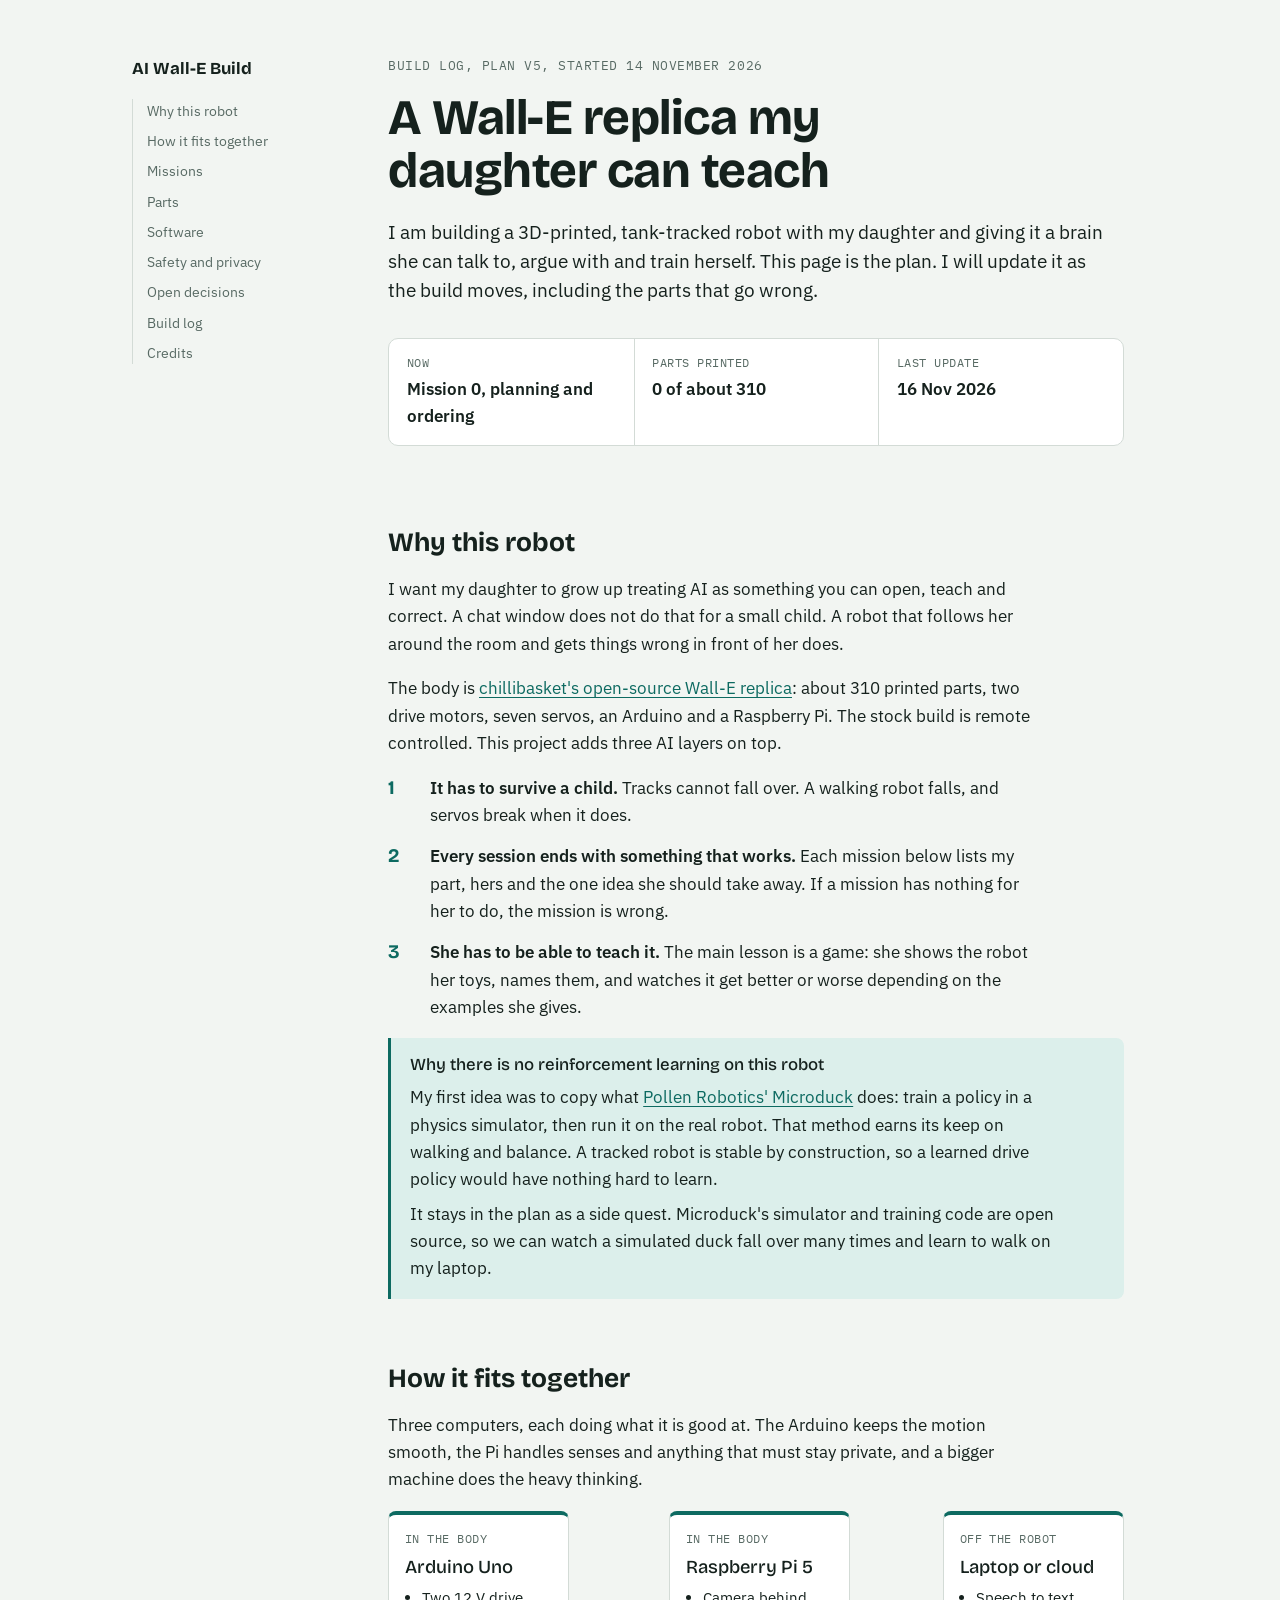
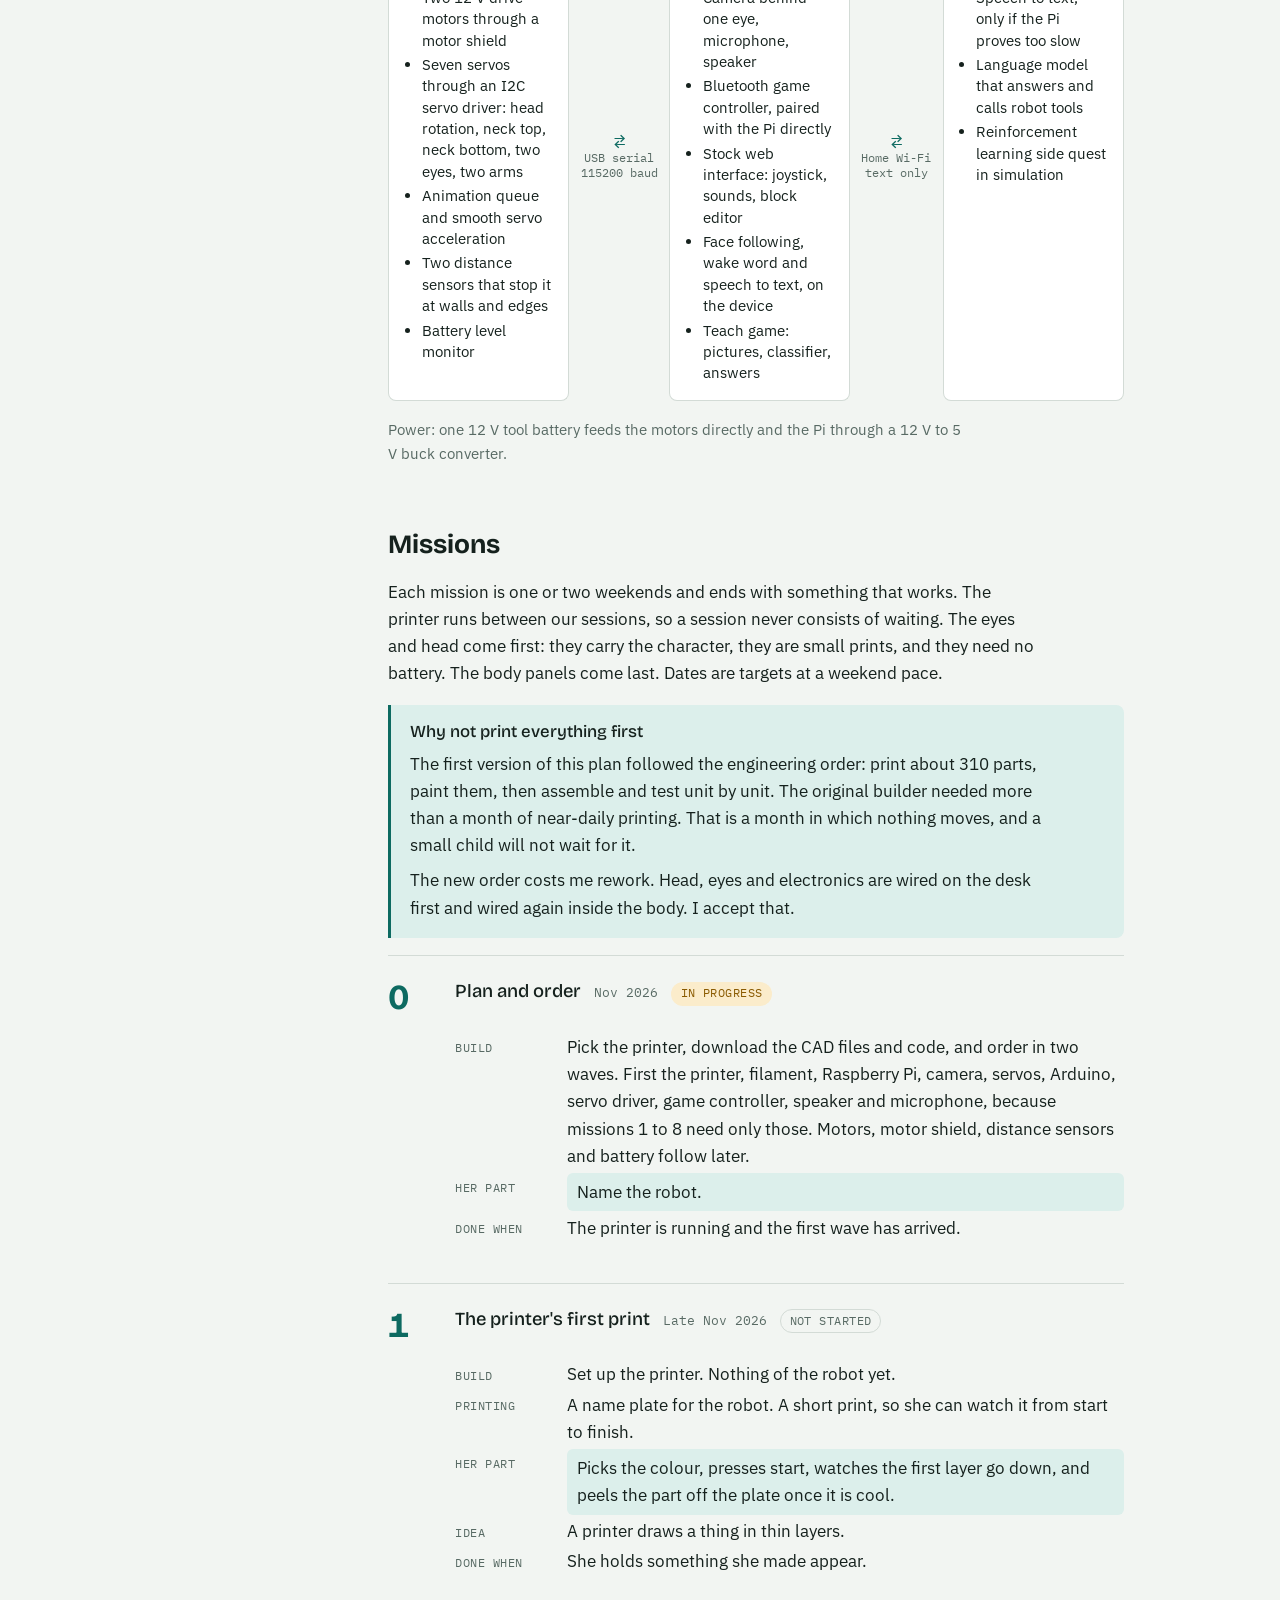
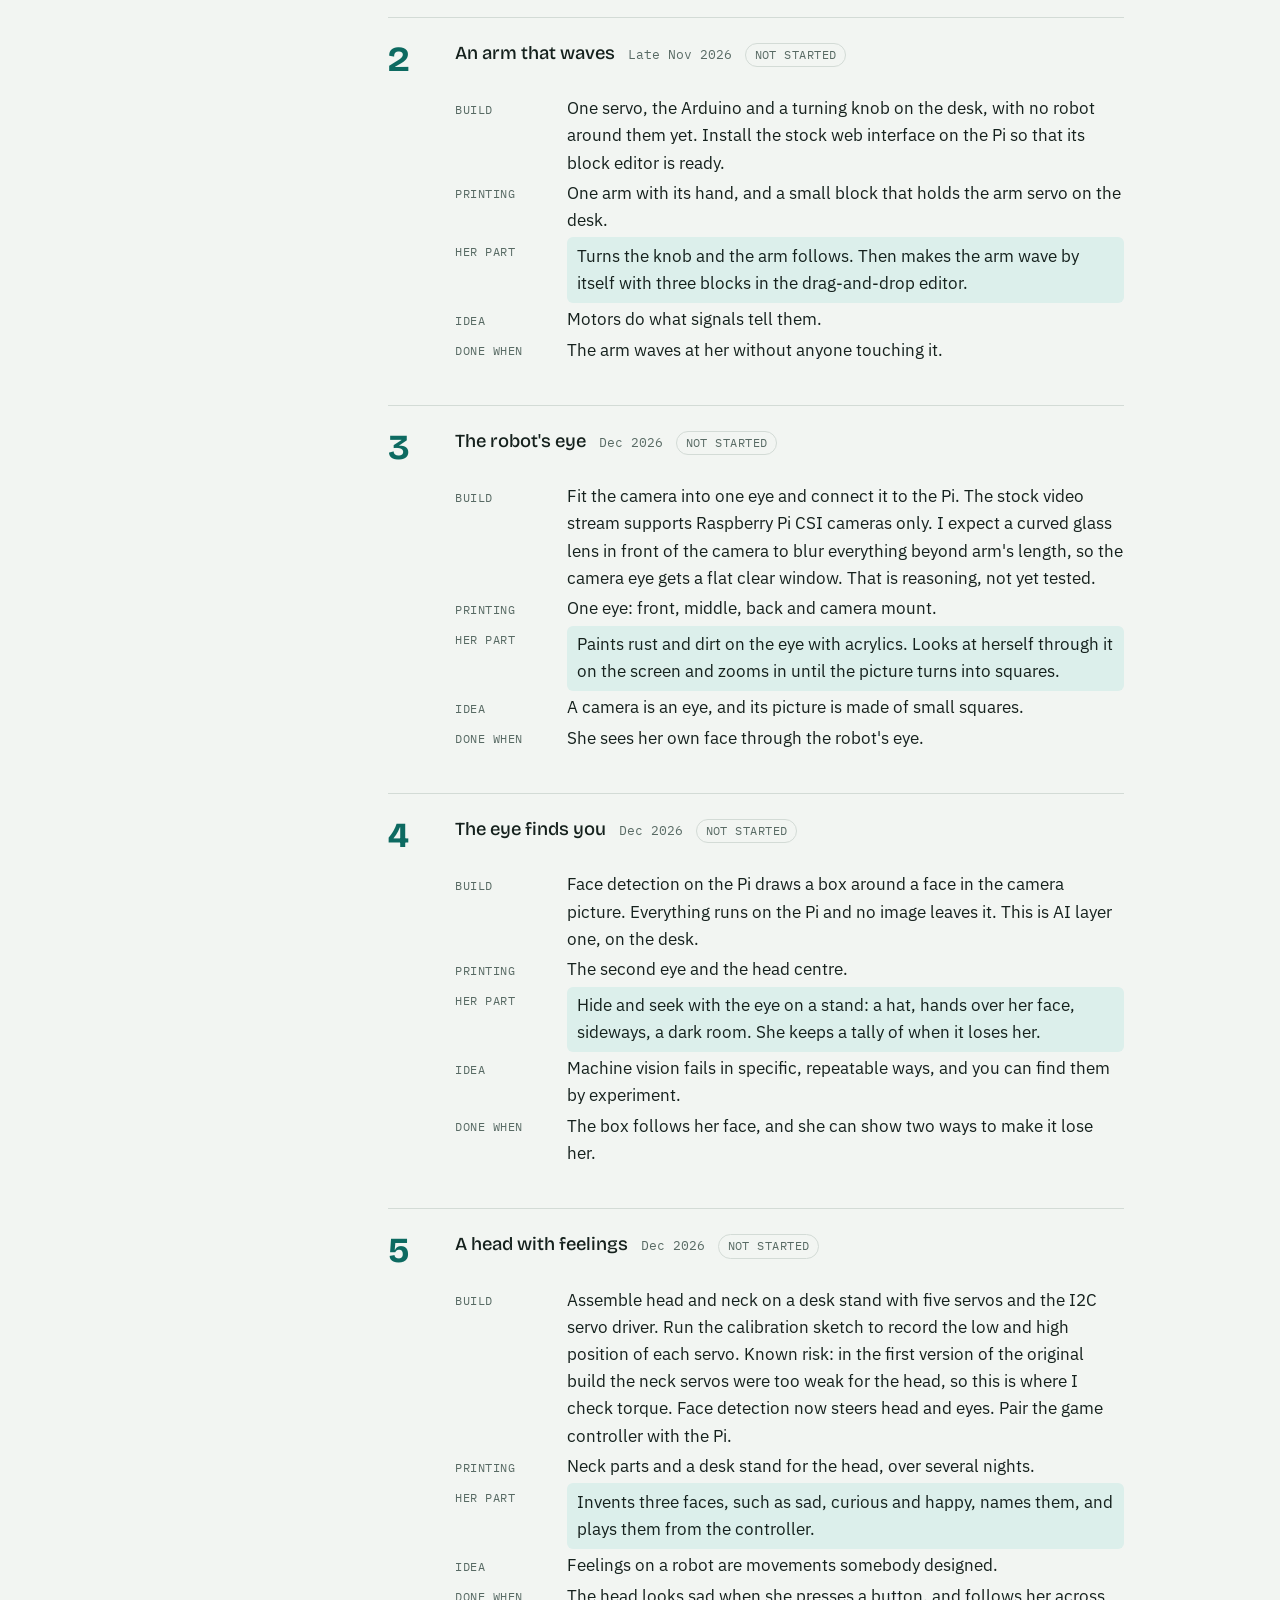
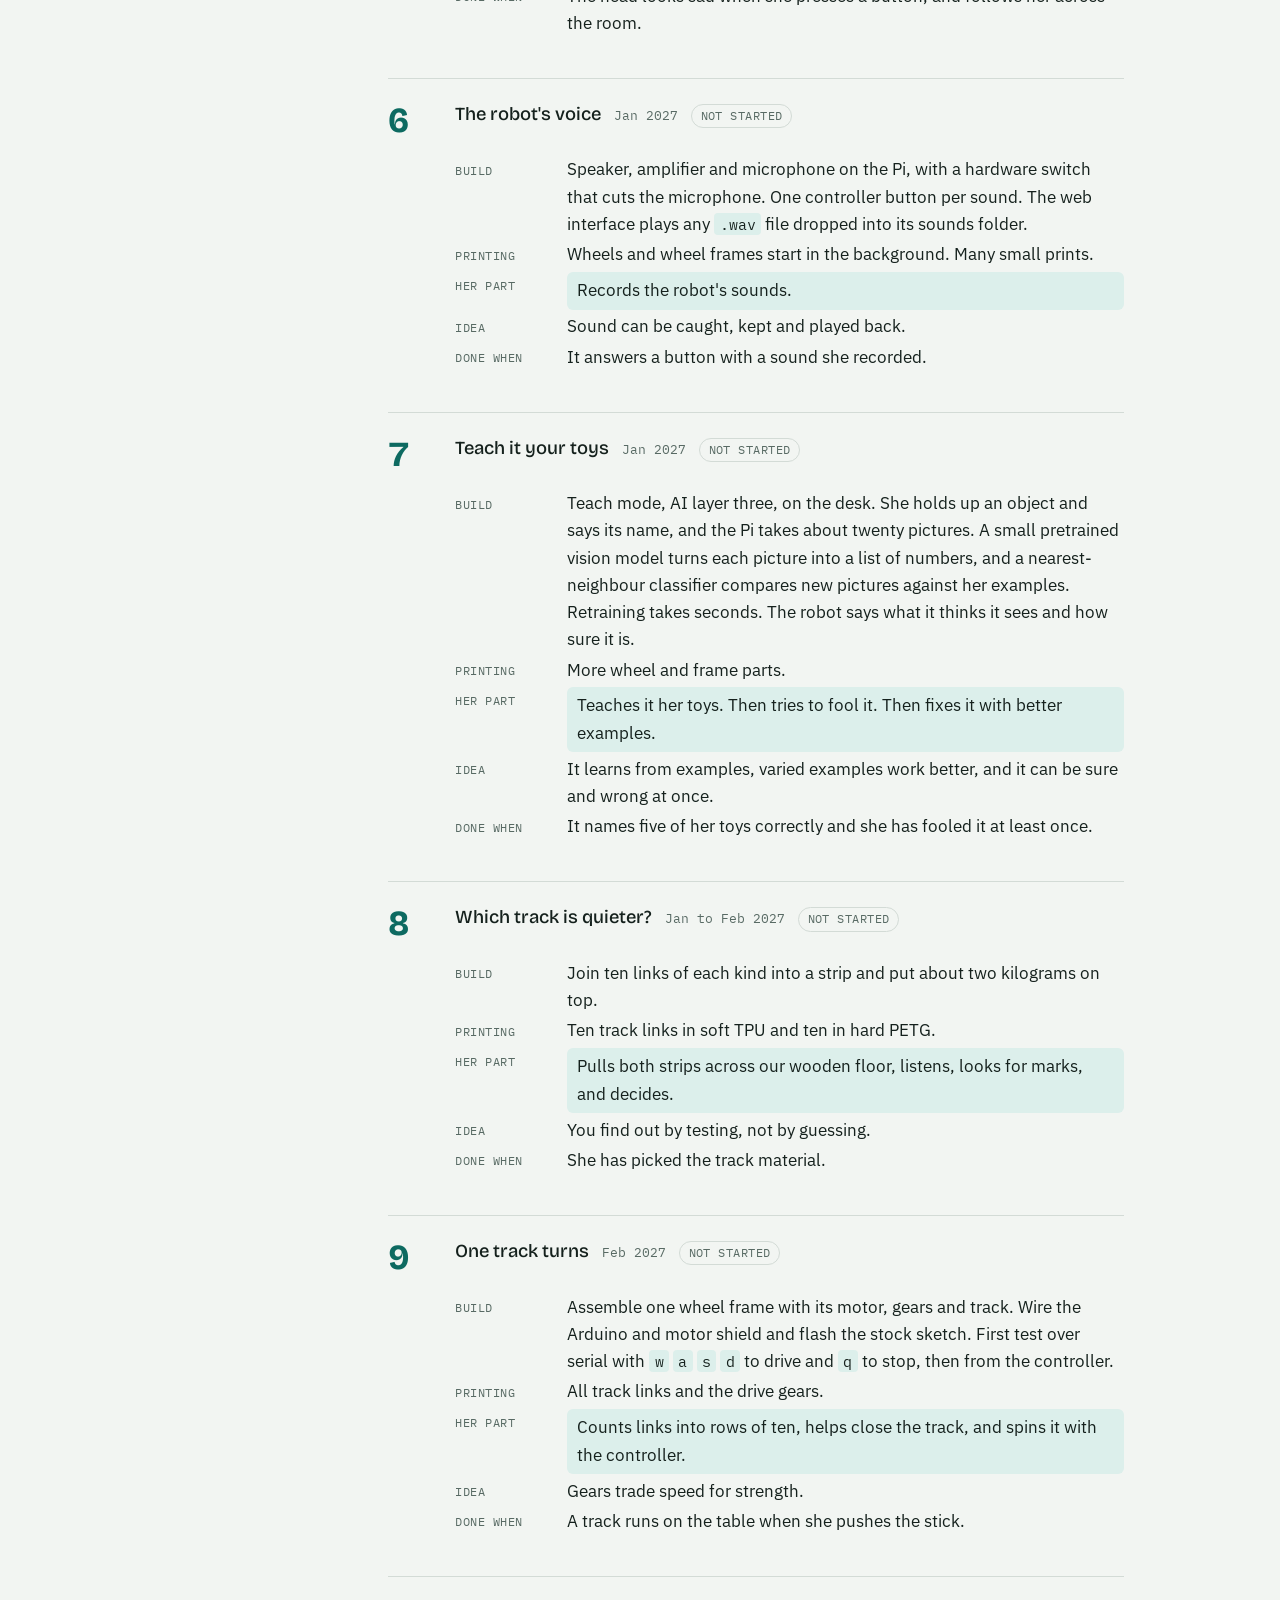
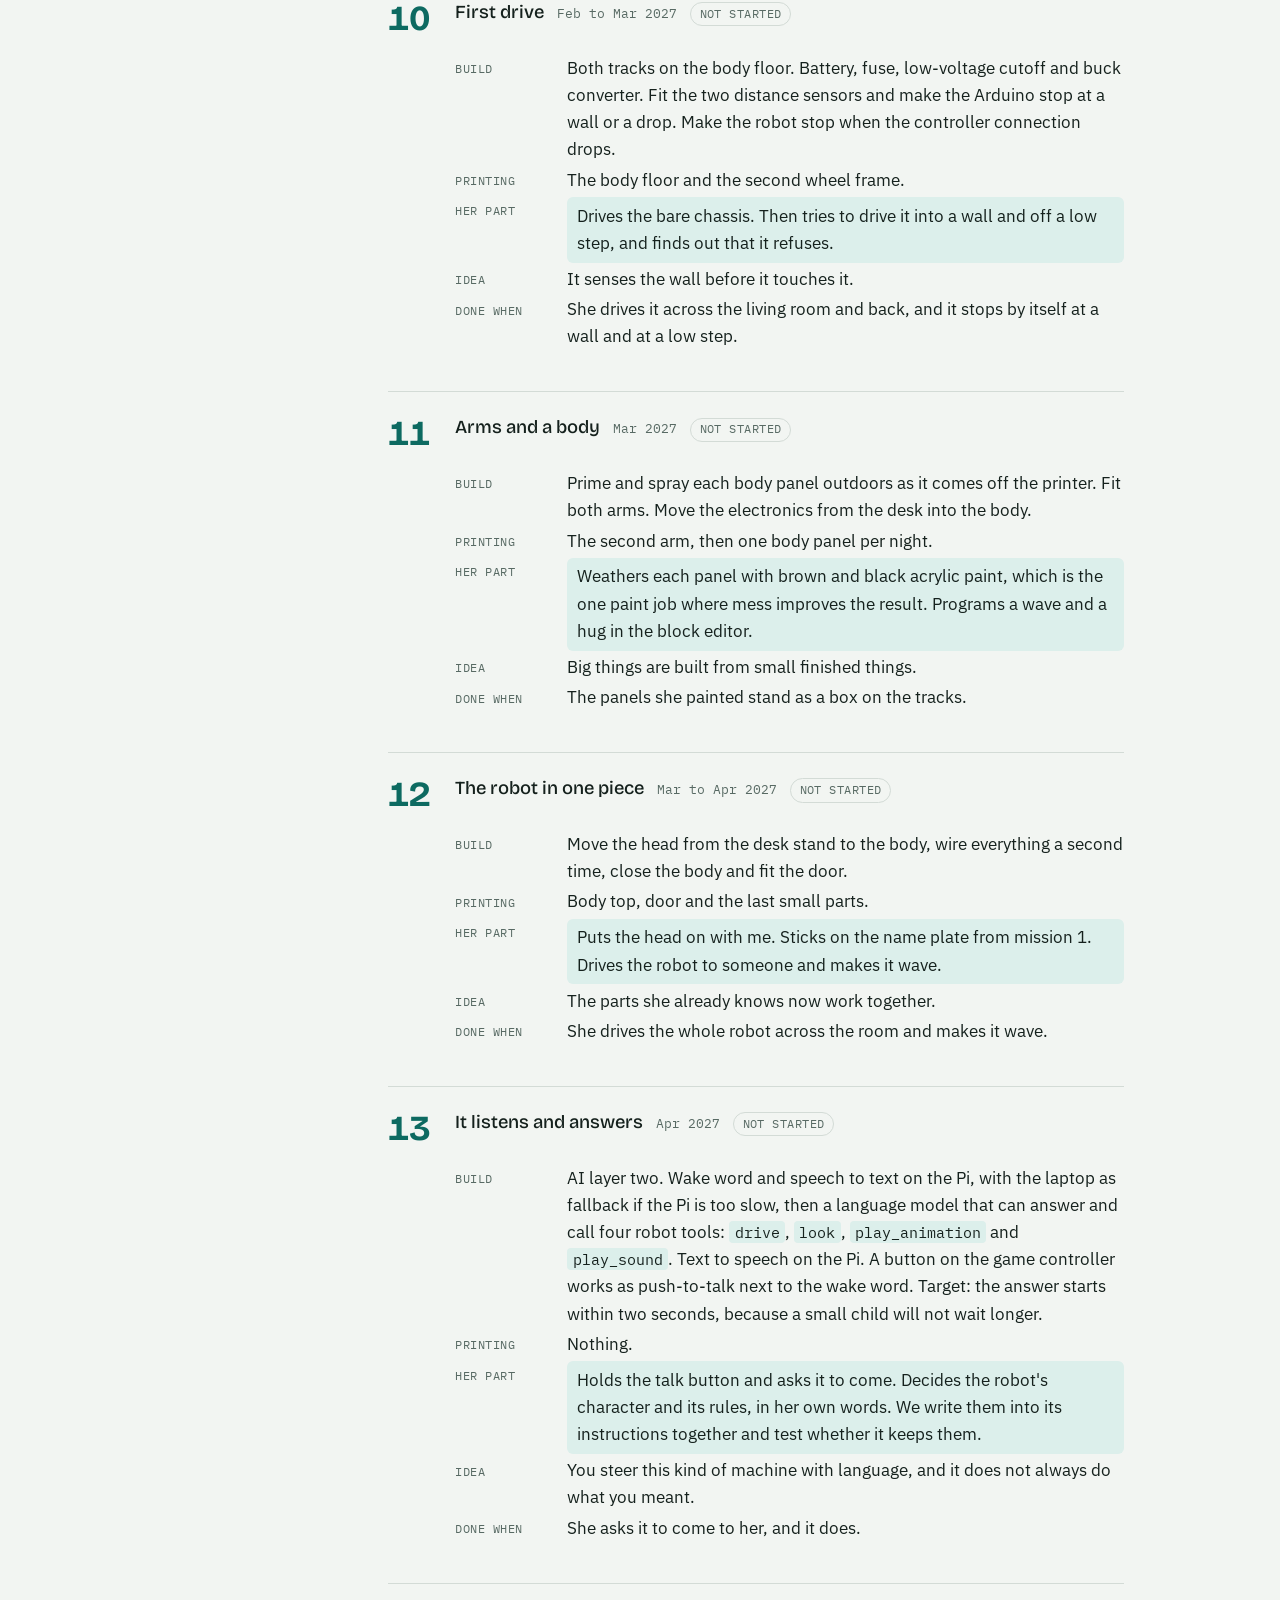
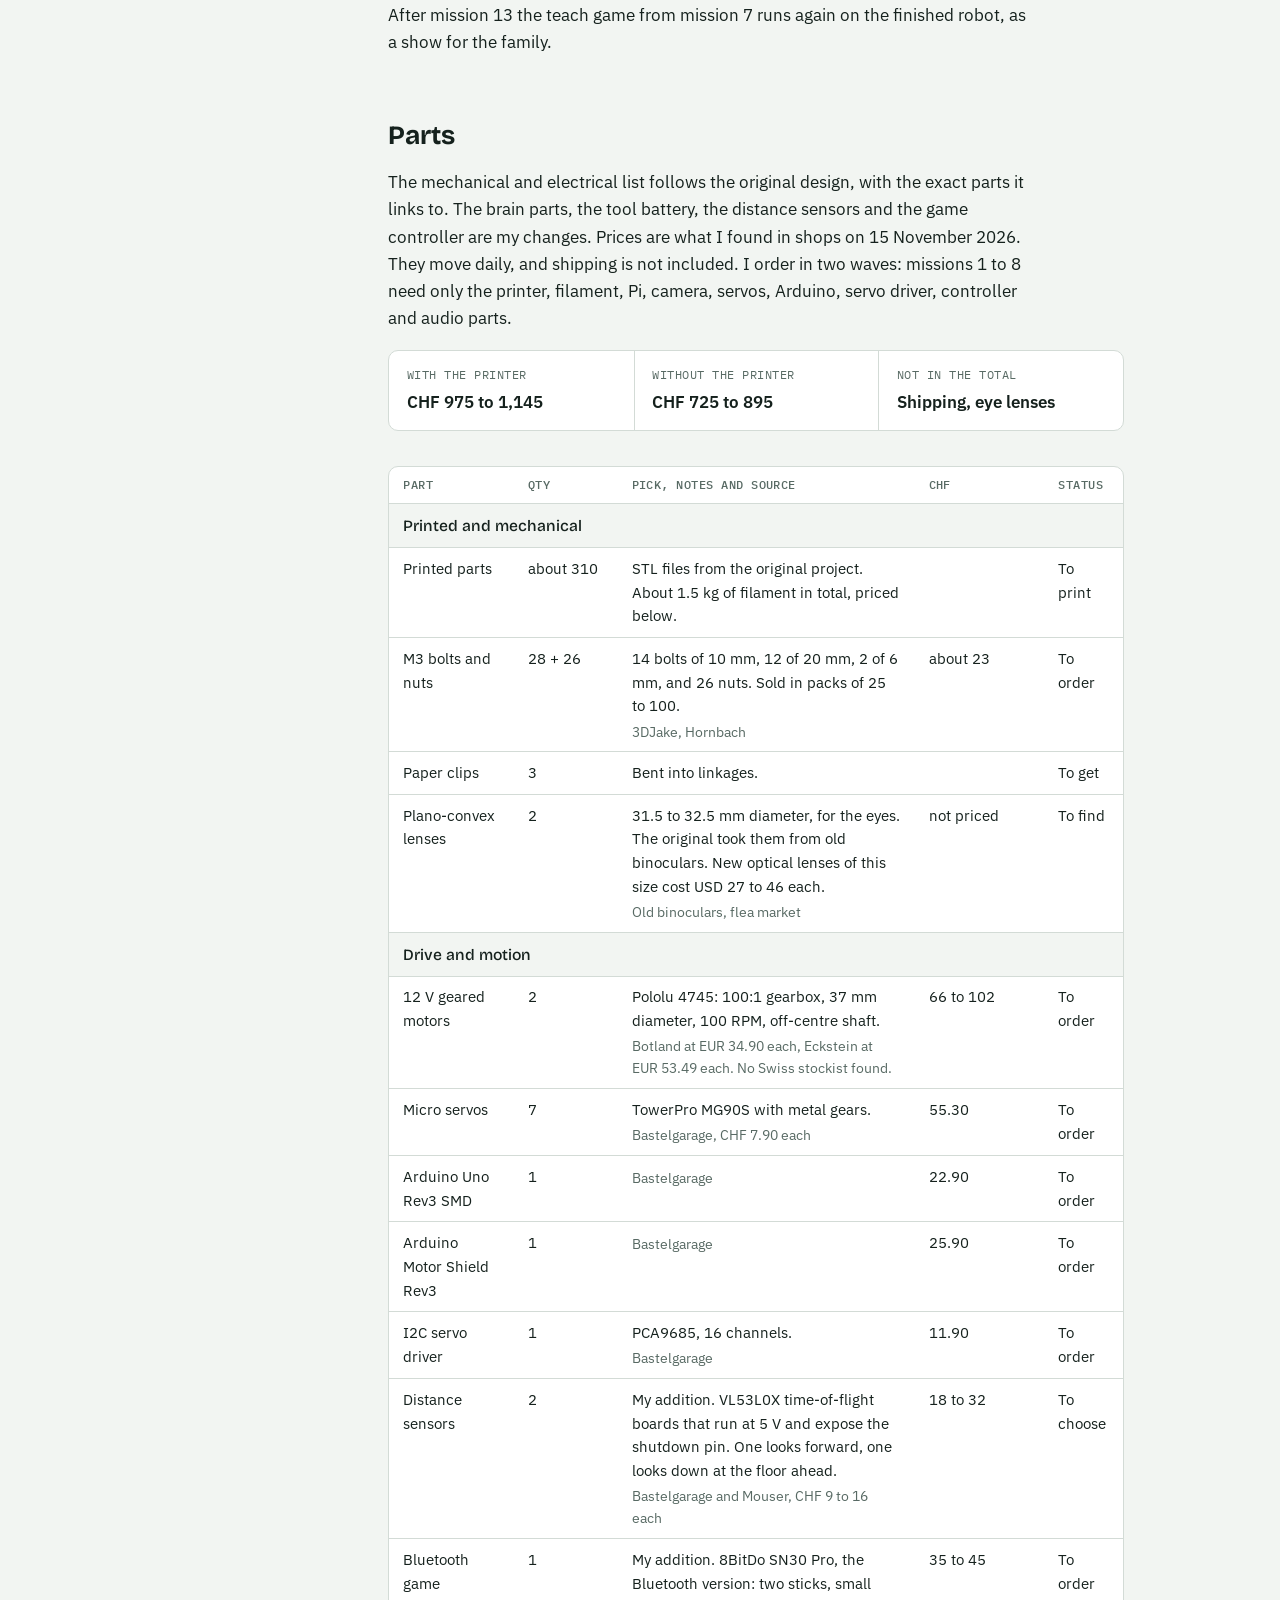
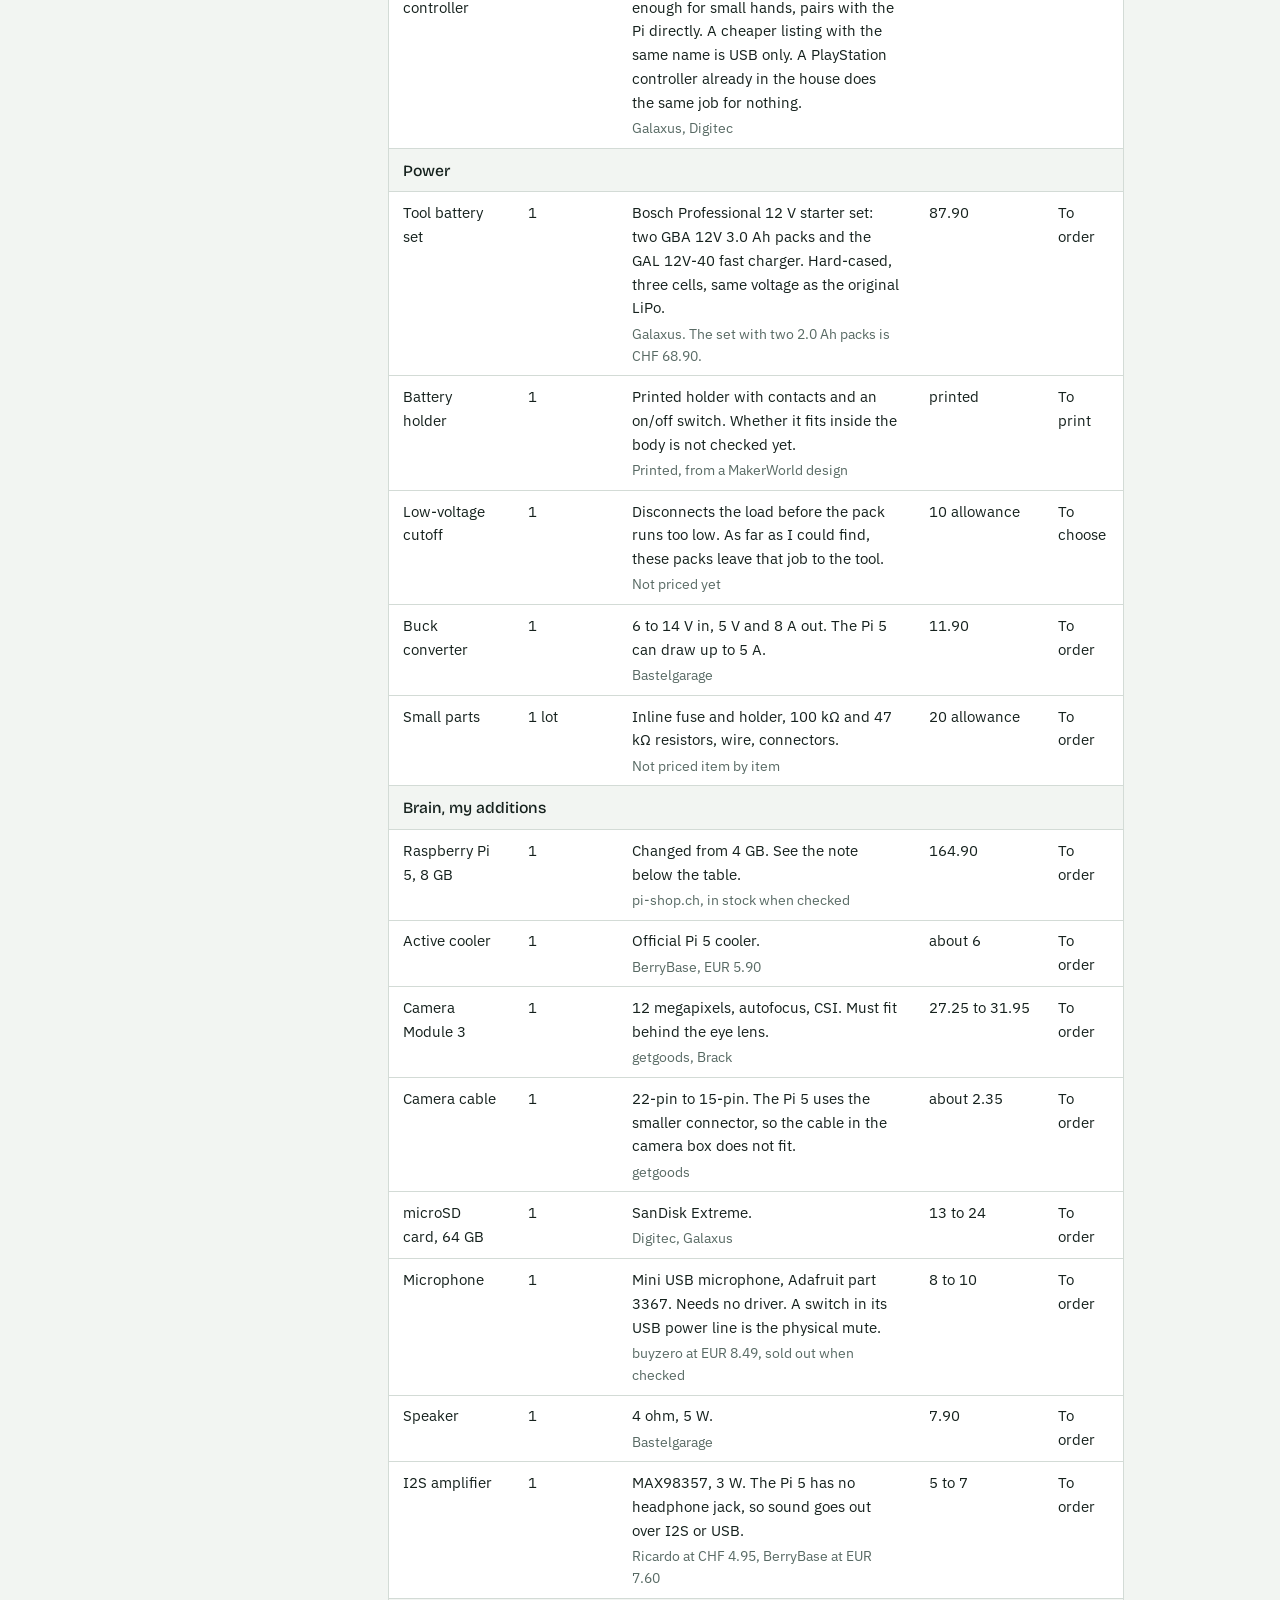
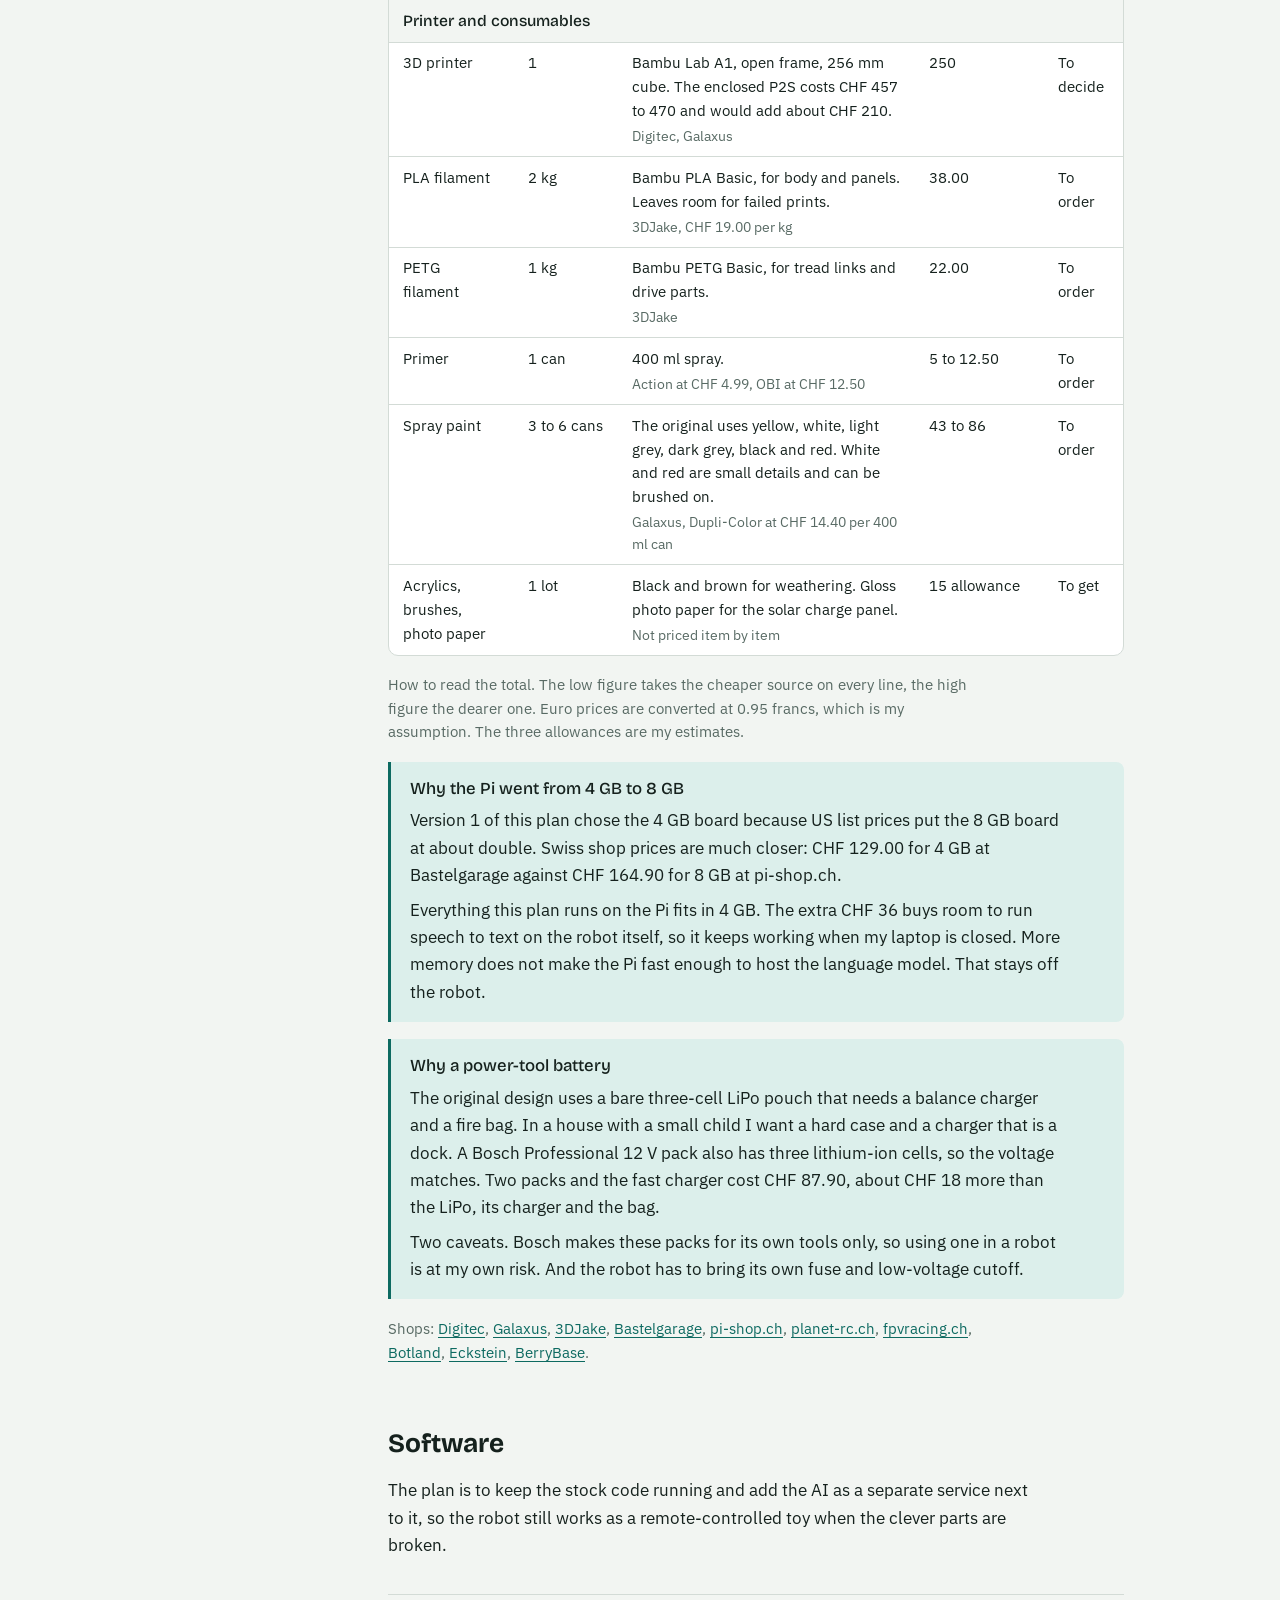
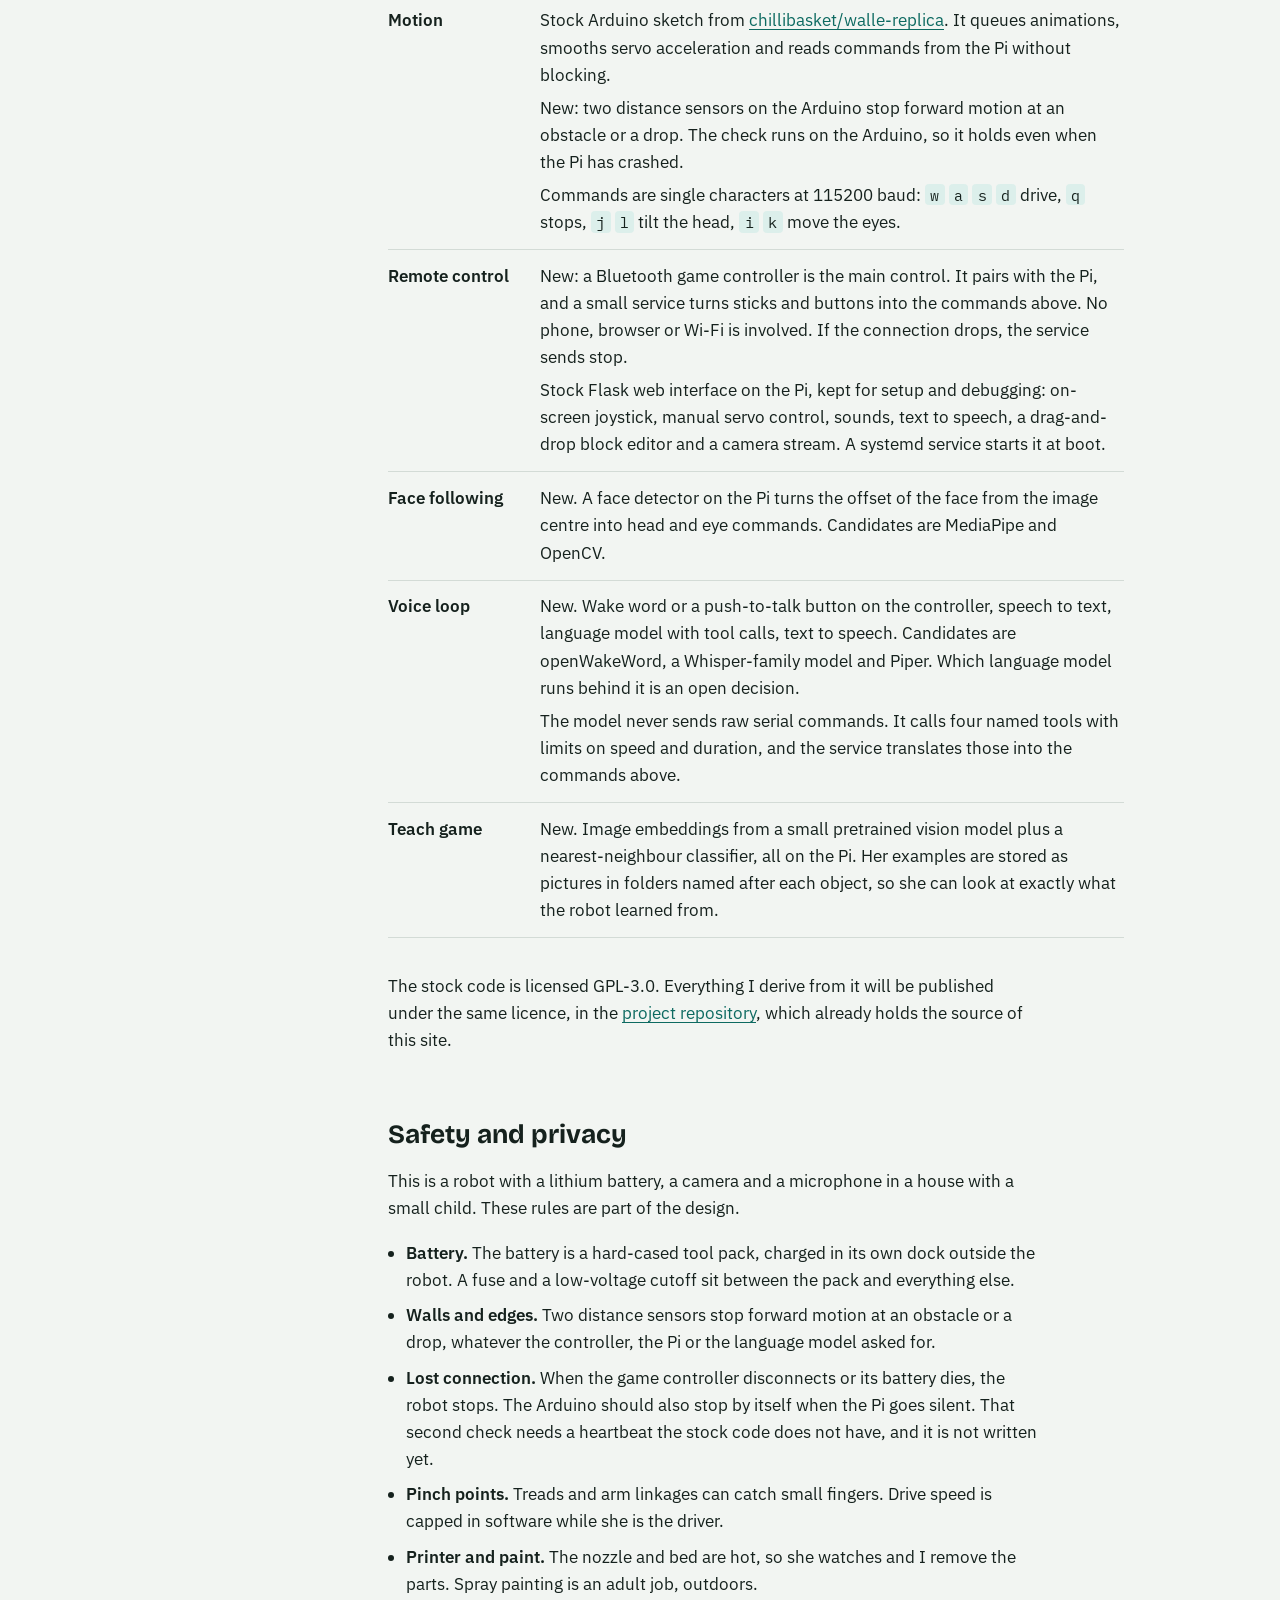
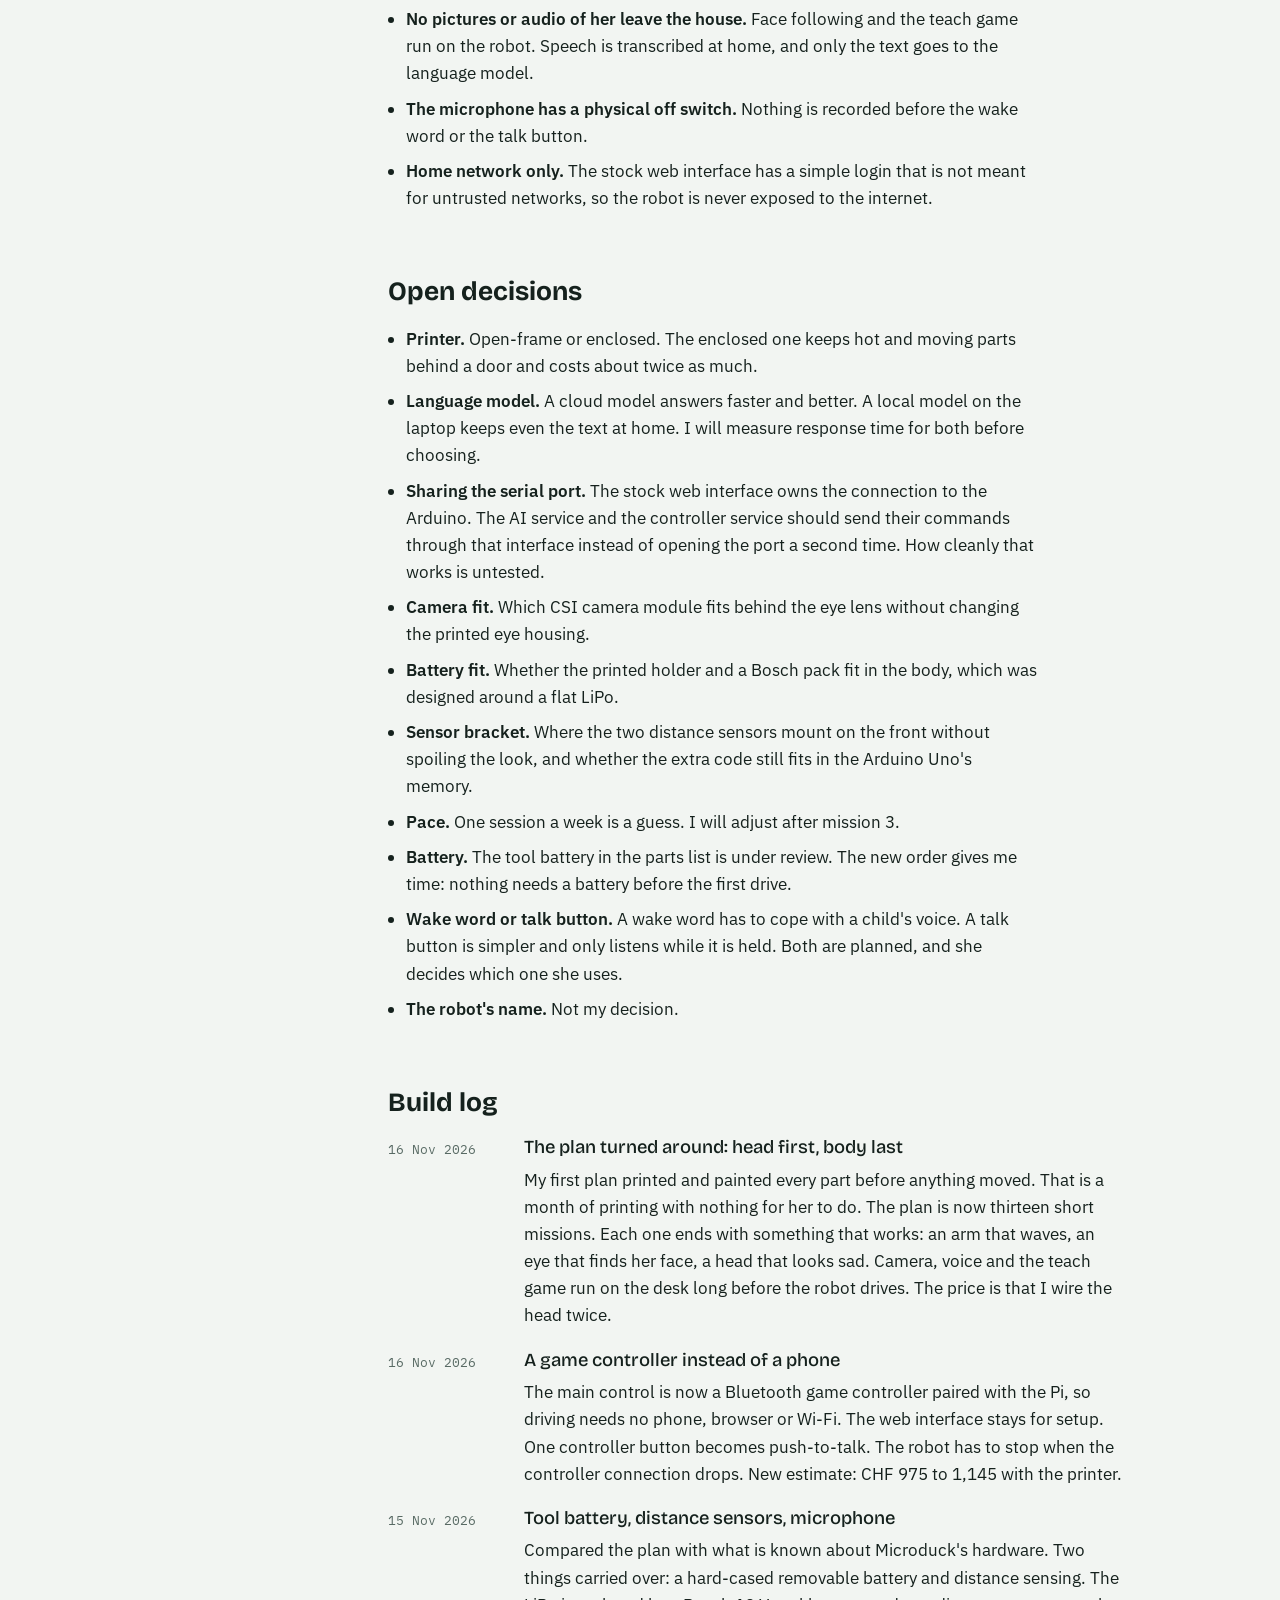
==== commit 297c1c2b: "Plan v5: thirteen short missions, head first and body last Replaces the eight engineering phases. Ev" ====
--- a/site/index.html
+++ b/site/index.html
@@ -297,7 +297,7 @@
   <ol>
     <li><a href="#why">Why this robot</a></li>
     <li><a href="#architecture">How it fits together</a></li>
-    <li><a href="#phases">Phases</a></li>
+    <li><a href="#missions">Missions</a></li>
     <li><a href="#parts">Parts</a></li>
     <li><a href="#software">Software</a></li>
     <li><a href="#safety">Safety and privacy</a></li>
@@ -310,13 +310,13 @@
 <main>
 
 <header>
-  <p class="eyebrow">Build log, plan v4, started 14 November 2026</p>
+  <p class="eyebrow">Build log, plan v5, started 14 November 2026</p>
   <h1>A Wall-E replica my daughter can teach</h1>
   <p class="lede">I am building a 3D-printed, tank-tracked robot with my daughter and giving it a brain she can talk to, argue with and train herself. This page is the plan. I will update it as the build moves, including the parts that go wrong.</p>
   <dl class="status">
-    <div><dt>Now</dt><dd>Phase 0, planning and ordering</dd></div>
+    <div><dt>Now</dt><dd>Mission 0, planning and ordering</dd></div>
     <div><dt>Parts printed</dt><dd>0 of about 310</dd></div>
-    <div><dt>Last update</dt><dd>15 Nov 2026</dd></div>
+    <div><dt>Last update</dt><dd>16 Nov 2026</dd></div>
   </dl>
 </header>
 
@@ -326,7 +326,7 @@
   <p>The body is <a href="https://wired.chillibasket.com/3d-printed-wall-e/">chillibasket's open-source Wall-E replica</a>: about 310 printed parts, two drive motors, seven servos, an Arduino and a Raspberry Pi. The stock build is remote controlled. This project adds three AI layers on top.</p>
   <ol class="rules">
     <li><span><strong>It has to survive a child.</strong> Tracks cannot fall over. A walking robot falls, and servos break when it does.</span></li>
-    <li><span><strong>She has a job in every phase.</strong> Each phase below lists my part and hers. If a phase has nothing for her to do, the phase is wrong.</span></li>
+    <li><span><strong>Every session ends with something that works.</strong> Each mission below lists my part, hers and the one idea she should take away. If a mission has nothing for her to do, the mission is wrong.</span></li>
     <li><span><strong>She has to be able to teach it.</strong> The main lesson is a game: she shows the robot her toys, names them, and watches it get better or worse depending on the examples she gives.</span></li>
   </ol>
   <div class="aside">
@@ -379,9 +379,14 @@
   <p class="power">Power: one 12 V tool battery feeds the motors directly and the Pi through a 12 V to 5 V buck converter.</p>
 </section>
 
-<section id="phases">
-  <h2>Phases</h2>
-  <p>Dates are targets at a weekend pace. Each phase ends with something she can do with the robot that she could not do before.</p>
+<section id="missions">
+  <h2>Missions</h2>
+  <p>Each mission is one or two weekends and ends with something that works. The printer runs between our sessions, so a session never consists of waiting. The eyes and head come first: they carry the character, they are small prints, and they need no battery. The body panels come last. Dates are targets at a weekend pace.</p>
+  <div class="aside">
+    <h3>Why not print everything first</h3>
+    <p>The first version of this plan followed the engineering order: print about 310 parts, paint them, then assemble and test unit by unit. The original builder needed more than a month of near-daily printing. That is a month in which nothing moves, and a small child will not wait for it.</p>
+    <p>The new order costs me rework. Head, eyes and electronics are wired on the desk first and wired again inside the body. I accept that.</p>
+  </div>
   <ol class="phases">
 
     <li class="phase">
@@ -389,9 +394,9 @@
       <div class="body">
         <div class="head"><h3>Plan and order</h3><span class="when">Nov 2026</span><span class="pill now">In progress</span></div>
         <dl class="track">
-          <dt>Build</dt><dd>Pick the printer, download the CAD files and code, order the electronics with the longest delivery times first.</dd>
+          <dt>Build</dt><dd>Pick the printer, download the CAD files and code, and order in two waves. First the printer, filament, Raspberry Pi, camera, servos, Arduino, servo driver, game controller, speaker and microphone, because missions 1 to 8 need only those. Motors, motor shield, distance sensors and battery follow later.</dd>
           <dt>Her part</dt><dd class="hers">Name the robot.</dd>
-          <dt>Done when</dt><dd>The printer is running and every part in the list below is ordered.</dd>
+          <dt>Done when</dt><dd>The printer is running and the first wave has arrived.</dd>
         </dl>
       </div>
     </li>
@@ -399,11 +404,13 @@
     <li class="phase">
       <div class="num">1</div>
       <div class="body">
-        <div class="head"><h3>Print and paint</h3><span class="when">Nov to Dec 2026</span><span class="pill">Not started</span></div>
-        <dl class="track">
-          <dt>Build</dt><dd>About 310 parts, of which roughly 210 are small tread links. The original builder needed more than a month of near-daily printing, with the largest body parts taking up to 14 hours each. Tread links and drive parts in PETG for wear, body in PLA. Prime and spray paint outdoors.</dd>
-          <dt>Her part</dt><dd class="hers">Sort finished parts into labelled boxes. Weather the painted body with brown and black acrylic paint, which is the one paint job where mess improves the result.</dd>
-          <dt>Done when</dt><dd>All parts are printed, painted and sorted.</dd>
+        <div class="head"><h3>The printer's first print</h3><span class="when">Late Nov 2026</span><span class="pill">Not started</span></div>
+        <dl class="track">
+          <dt>Build</dt><dd>Set up the printer. Nothing of the robot yet.</dd>
+          <dt>Printing</dt><dd>A name plate for the robot. A short print, so she can watch it from start to finish.</dd>
+          <dt>Her part</dt><dd class="hers">Picks the colour, presses start, watches the first layer go down, and peels the part off the plate once it is cool.</dd>
+          <dt>Idea</dt><dd>A printer draws a thing in thin layers.</dd>
+          <dt>Done when</dt><dd>She holds something she made appear.</dd>
         </dl>
       </div>
     </li>
@@ -411,84 +418,178 @@
     <li class="phase">
       <div class="num">2</div>
       <div class="body">
-        <div class="head"><h3>Drive base and remote control</h3><span class="when">Jan 2027</span><span class="pill">Not started</span></div>
-        <dl class="track">
-          <dt>Build</dt><dd>Assemble the treads and both geared motors. Wire the Arduino, motor shield, battery holder, fuse, low-voltage cutoff and buck converter. Fit the two distance sensors and make the Arduino stop at a wall or a drop. Flash the stock sketch and install the stock web interface on the Pi. First test over serial with <code>w</code> <code>a</code> <code>s</code> <code>d</code> to drive and <code>q</code> to stop. Then pair a Bluetooth game controller with the Pi and write the small service that turns sticks and buttons into the same commands. Make the robot stop when the controller connection drops.</dd>
-          <dt>Her part</dt><dd class="hers">First drive, with the game controller in her hands. Then try to drive it into a wall and off a low step, and find out that it refuses.</dd>
+        <div class="head"><h3>An arm that waves</h3><span class="when">Late Nov 2026</span><span class="pill">Not started</span></div>
+        <dl class="track">
+          <dt>Build</dt><dd>One servo, the Arduino and a turning knob on the desk, with no robot around them yet. Install the stock web interface on the Pi so that its block editor is ready.</dd>
+          <dt>Printing</dt><dd>One arm with its hand, and a small block that holds the arm servo on the desk.</dd>
+          <dt>Her part</dt><dd class="hers">Turns the knob and the arm follows. Then makes the arm wave by itself with three blocks in the drag-and-drop editor.</dd>
+          <dt>Idea</dt><dd>Motors do what signals tell them.</dd>
+          <dt>Done when</dt><dd>The arm waves at her without anyone touching it.</dd>
+        </dl>
+      </div>
+    </li>
+
+    <li class="phase">
+      <div class="num">3</div>
+      <div class="body">
+        <div class="head"><h3>The robot's eye</h3><span class="when">Dec 2026</span><span class="pill">Not started</span></div>
+        <dl class="track">
+          <dt>Build</dt><dd>Fit the camera into one eye and connect it to the Pi. The stock video stream supports Raspberry Pi CSI cameras only. I expect a curved glass lens in front of the camera to blur everything beyond arm's length, so the camera eye gets a flat clear window. That is reasoning, not yet tested.</dd>
+          <dt>Printing</dt><dd>One eye: front, middle, back and camera mount.</dd>
+          <dt>Her part</dt><dd class="hers">Paints rust and dirt on the eye with acrylics. Looks at herself through it on the screen and zooms in until the picture turns into squares.</dd>
+          <dt>Idea</dt><dd>A camera is an eye, and its picture is made of small squares.</dd>
+          <dt>Done when</dt><dd>She sees her own face through the robot's eye.</dd>
+        </dl>
+      </div>
+    </li>
+
+    <li class="phase">
+      <div class="num">4</div>
+      <div class="body">
+        <div class="head"><h3>The eye finds you</h3><span class="when">Dec 2026</span><span class="pill">Not started</span></div>
+        <dl class="track">
+          <dt>Build</dt><dd>Face detection on the Pi draws a box around a face in the camera picture. Everything runs on the Pi and no image leaves it. This is AI layer one, on the desk.</dd>
+          <dt>Printing</dt><dd>The second eye and the head centre.</dd>
+          <dt>Her part</dt><dd class="hers">Hide and seek with the eye on a stand: a hat, hands over her face, sideways, a dark room. She keeps a tally of when it loses her.</dd>
+          <dt>Idea</dt><dd>Machine vision fails in specific, repeatable ways, and you can find them by experiment.</dd>
+          <dt>Done when</dt><dd>The box follows her face, and she can show two ways to make it lose her.</dd>
+        </dl>
+      </div>
+    </li>
+
+    <li class="phase">
+      <div class="num">5</div>
+      <div class="body">
+        <div class="head"><h3>A head with feelings</h3><span class="when">Dec 2026</span><span class="pill">Not started</span></div>
+        <dl class="track">
+          <dt>Build</dt><dd>Assemble head and neck on a desk stand with five servos and the I2C servo driver. Run the calibration sketch to record the low and high position of each servo. Known risk: in the first version of the original build the neck servos were too weak for the head, so this is where I check torque. Face detection now steers head and eyes. Pair the game controller with the Pi.</dd>
+          <dt>Printing</dt><dd>Neck parts and a desk stand for the head, over several nights.</dd>
+          <dt>Her part</dt><dd class="hers">Invents three faces, such as sad, curious and happy, names them, and plays them from the controller.</dd>
+          <dt>Idea</dt><dd>Feelings on a robot are movements somebody designed.</dd>
+          <dt>Done when</dt><dd>The head looks sad when she presses a button, and follows her across the room.</dd>
+        </dl>
+      </div>
+    </li>
+
+    <li class="phase">
+      <div class="num">6</div>
+      <div class="body">
+        <div class="head"><h3>The robot's voice</h3><span class="when">Jan 2027</span><span class="pill">Not started</span></div>
+        <dl class="track">
+          <dt>Build</dt><dd>Speaker, amplifier and microphone on the Pi, with a hardware switch that cuts the microphone. One controller button per sound. The web interface plays any <code>.wav</code> file dropped into its sounds folder.</dd>
+          <dt>Printing</dt><dd>Wheels and wheel frames start in the background. Many small prints.</dd>
+          <dt>Her part</dt><dd class="hers">Records the robot's sounds.</dd>
+          <dt>Idea</dt><dd>Sound can be caught, kept and played back.</dd>
+          <dt>Done when</dt><dd>It answers a button with a sound she recorded.</dd>
+        </dl>
+      </div>
+    </li>
+
+    <li class="phase">
+      <div class="num">7</div>
+      <div class="body">
+        <div class="head"><h3>Teach it your toys</h3><span class="when">Jan 2027</span><span class="pill">Not started</span></div>
+        <dl class="track">
+          <dt>Build</dt><dd>Teach mode, AI layer three, on the desk. She holds up an object and says its name, and the Pi takes about twenty pictures. A small pretrained vision model turns each picture into a list of numbers, and a nearest-neighbour classifier compares new pictures against her examples. Retraining takes seconds. The robot says what it thinks it sees and how sure it is.</dd>
+          <dt>Printing</dt><dd>More wheel and frame parts.</dd>
+          <dt>Her part</dt><dd class="hers">Teaches it her toys. Then tries to fool it. Then fixes it with better examples.</dd>
+          <dt>Idea</dt><dd>It learns from examples, varied examples work better, and it can be sure and wrong at once.</dd>
+          <dt>Done when</dt><dd>It names five of her toys correctly and she has fooled it at least once.</dd>
+        </dl>
+      </div>
+    </li>
+
+    <li class="phase">
+      <div class="num">8</div>
+      <div class="body">
+        <div class="head"><h3>Which track is quieter?</h3><span class="when">Jan to Feb 2027</span><span class="pill">Not started</span></div>
+        <dl class="track">
+          <dt>Build</dt><dd>Join ten links of each kind into a strip and put about two kilograms on top.</dd>
+          <dt>Printing</dt><dd>Ten track links in soft TPU and ten in hard PETG.</dd>
+          <dt>Her part</dt><dd class="hers">Pulls both strips across our wooden floor, listens, looks for marks, and decides.</dd>
+          <dt>Idea</dt><dd>You find out by testing, not by guessing.</dd>
+          <dt>Done when</dt><dd>She has picked the track material.</dd>
+        </dl>
+      </div>
+    </li>
+
+    <li class="phase">
+      <div class="num">9</div>
+      <div class="body">
+        <div class="head"><h3>One track turns</h3><span class="when">Feb 2027</span><span class="pill">Not started</span></div>
+        <dl class="track">
+          <dt>Build</dt><dd>Assemble one wheel frame with its motor, gears and track. Wire the Arduino and motor shield and flash the stock sketch. First test over serial with <code>w</code> <code>a</code> <code>s</code> <code>d</code> to drive and <code>q</code> to stop, then from the controller.</dd>
+          <dt>Printing</dt><dd>All track links and the drive gears.</dd>
+          <dt>Her part</dt><dd class="hers">Counts links into rows of ten, helps close the track, and spins it with the controller.</dd>
+          <dt>Idea</dt><dd>Gears trade speed for strength.</dd>
+          <dt>Done when</dt><dd>A track runs on the table when she pushes the stick.</dd>
+        </dl>
+      </div>
+    </li>
+
+    <li class="phase">
+      <div class="num">10</div>
+      <div class="body">
+        <div class="head"><h3>First drive</h3><span class="when">Feb to Mar 2027</span><span class="pill">Not started</span></div>
+        <dl class="track">
+          <dt>Build</dt><dd>Both tracks on the body floor. Battery, fuse, low-voltage cutoff and buck converter. Fit the two distance sensors and make the Arduino stop at a wall or a drop. Make the robot stop when the controller connection drops.</dd>
+          <dt>Printing</dt><dd>The body floor and the second wheel frame.</dd>
+          <dt>Her part</dt><dd class="hers">Drives the bare chassis. Then tries to drive it into a wall and off a low step, and finds out that it refuses.</dd>
+          <dt>Idea</dt><dd>It senses the wall before it touches it.</dd>
           <dt>Done when</dt><dd>She drives it across the living room and back, and it stops by itself at a wall and at a low step.</dd>
         </dl>
       </div>
     </li>
 
     <li class="phase">
-      <div class="num">3</div>
-      <div class="body">
-        <div class="head"><h3>Head, neck and arms</h3><span class="when">Jan to Feb 2027</span><span class="pill">Not started</span></div>
-        <dl class="track">
-          <dt>Build</dt><dd>Fit the seven servos and the I2C servo driver. Run the calibration sketch to record the low and high position of each servo, then paste the calibration array into the main sketch. Known risk: in the first version of the original build the neck servos were too weak for the head, so I will check torque before closing the body.</dd>
-          <dt>Her part</dt><dd class="hers">Invent two animations and name them. Build her first programs in the drag-and-drop block editor that ships with the web interface.</dd>
-          <dt>Done when</dt><dd>The robot plays an animation she designed.</dd>
-        </dl>
-      </div>
-    </li>
-
-    <li class="phase">
-      <div class="num">4</div>
-      <div class="body">
-        <div class="head"><h3>Eyes, ears and a voice</h3><span class="when">Feb 2027</span><span class="pill">Not started</span></div>
-        <dl class="track">
-          <dt>Build</dt><dd>Mount a camera behind one eye lens. The stock video stream supports Raspberry Pi CSI cameras only, so no USB webcam. Add a microphone, a speaker and a hardware switch that cuts the microphone.</dd>
-          <dt>Her part</dt><dd class="hers">Record the robot's sounds. The web interface plays any <code>.wav</code> file dropped into its sounds folder.</dd>
-          <dt>Done when</dt><dd>The camera streams to my phone and the robot plays a sound she recorded.</dd>
-        </dl>
-      </div>
-    </li>
-
-    <li class="phase">
-      <div class="num">5</div>
-      <div class="body">
-        <div class="head"><h3>AI layer one: it looks at you</h3><span class="when">Mar 2027</span><span class="pill">Not started</span></div>
-        <dl class="track">
-          <dt>Build</dt><dd>Face detection on the Pi steers the head rotation and eye servos to keep a face centred. Everything runs on the robot and no image leaves it.</dd>
-          <dt>Her part</dt><dd class="hers">Hide and seek. Find out where it loses her: backlight, hats, distance, turning away.</dd>
-          <dt>Lesson</dt><dd>Machine vision fails in specific, repeatable ways, and you can find them by experiment.</dd>
-          <dt>Done when</dt><dd>The head follows her across the room.</dd>
-        </dl>
-      </div>
-    </li>
-
-    <li class="phase">
-      <div class="num">6</div>
-      <div class="body">
-        <div class="head"><h3>AI layer two: it listens and answers</h3><span class="when">Mar to Apr 2027</span><span class="pill">Not started</span></div>
-        <dl class="track">
-          <dt>Build</dt><dd>Wake word and speech to text on the Pi, with the laptop as fallback if the Pi is too slow, then a language model that can answer and call four robot tools: <code>drive</code>, <code>look</code>, <code>play_animation</code> and <code>play_sound</code>. Text to speech on the Pi. A button on the game controller works as push-to-talk next to the wake word. Target: the answer starts within two seconds, because a small child will not wait longer.</dd>
-          <dt>Her part</dt><dd class="hers">Decide the robot's character and its rules, in her own words. We write them into its instructions together and test whether it keeps them.</dd>
-          <dt>Lesson</dt><dd>You steer this kind of machine with language, and it does not always do what you meant.</dd>
+      <div class="num">11</div>
+      <div class="body">
+        <div class="head"><h3>Arms and a body</h3><span class="when">Mar 2027</span><span class="pill">Not started</span></div>
+        <dl class="track">
+          <dt>Build</dt><dd>Prime and spray each body panel outdoors as it comes off the printer. Fit both arms. Move the electronics from the desk into the body.</dd>
+          <dt>Printing</dt><dd>The second arm, then one body panel per night.</dd>
+          <dt>Her part</dt><dd class="hers">Weathers each panel with brown and black acrylic paint, which is the one paint job where mess improves the result. Programs a wave and a hug in the block editor.</dd>
+          <dt>Idea</dt><dd>Big things are built from small finished things.</dd>
+          <dt>Done when</dt><dd>The panels she painted stand as a box on the tracks.</dd>
+        </dl>
+      </div>
+    </li>
+
+    <li class="phase">
+      <div class="num">12</div>
+      <div class="body">
+        <div class="head"><h3>The robot in one piece</h3><span class="when">Mar to Apr 2027</span><span class="pill">Not started</span></div>
+        <dl class="track">
+          <dt>Build</dt><dd>Move the head from the desk stand to the body, wire everything a second time, close the body and fit the door.</dd>
+          <dt>Printing</dt><dd>Body top, door and the last small parts.</dd>
+          <dt>Her part</dt><dd class="hers">Puts the head on with me. Sticks on the name plate from mission 1. Drives the robot to someone and makes it wave.</dd>
+          <dt>Idea</dt><dd>The parts she already knows now work together.</dd>
+          <dt>Done when</dt><dd>She drives the whole robot across the room and makes it wave.</dd>
+        </dl>
+      </div>
+    </li>
+
+    <li class="phase">
+      <div class="num">13</div>
+      <div class="body">
+        <div class="head"><h3>It listens and answers</h3><span class="when">Apr 2027</span><span class="pill">Not started</span></div>
+        <dl class="track">
+          <dt>Build</dt><dd>AI layer two. Wake word and speech to text on the Pi, with the laptop as fallback if the Pi is too slow, then a language model that can answer and call four robot tools: <code>drive</code>, <code>look</code>, <code>play_animation</code> and <code>play_sound</code>. Text to speech on the Pi. A button on the game controller works as push-to-talk next to the wake word. Target: the answer starts within two seconds, because a small child will not wait longer.</dd>
+          <dt>Printing</dt><dd>Nothing.</dd>
+          <dt>Her part</dt><dd class="hers">Holds the talk button and asks it to come. Decides the robot's character and its rules, in her own words. We write them into its instructions together and test whether it keeps them.</dd>
+          <dt>Idea</dt><dd>You steer this kind of machine with language, and it does not always do what you meant.</dd>
           <dt>Done when</dt><dd>She asks it to come to her, and it does.</dd>
         </dl>
       </div>
     </li>
 
-    <li class="phase">
-      <div class="num">7</div>
-      <div class="body">
-        <div class="head"><h3>AI layer three: she teaches it</h3><span class="when">Apr to May 2027</span><span class="pill">Not started</span></div>
-        <dl class="track">
-          <dt>Build</dt><dd>Teach mode. She holds up an object and says its name, and the robot takes about twenty pictures. A small pretrained vision model turns each picture into a list of numbers, and a nearest-neighbour classifier compares new pictures against her examples. Retraining takes seconds. The robot says what it thinks it sees and how sure it is.</dd>
-          <dt>Her part</dt><dd class="hers">Teach it her toys. Then try to fool it. Then fix it with better examples.</dd>
-          <dt>Lesson</dt><dd>It learns from examples, varied examples work better, and it can be sure and wrong at once.</dd>
-          <dt>Done when</dt><dd>It names five of her toys correctly and she has fooled it at least once.</dd>
-        </dl>
-      </div>
-    </li>
-
   </ol>
+  <p>After mission 13 the teach game from mission 7 runs again on the finished robot, as a show for the family.</p>
 </section>
 
 <section id="parts">
   <h2>Parts</h2>
-  <p>The mechanical and electrical list follows the original design, with the exact parts it links to. The brain parts, the tool battery, the distance sensors and the game controller are my changes. Prices are what I found in shops on 15 November 2026. They move daily, and shipping is not included.</p>
+  <p>The mechanical and electrical list follows the original design, with the exact parts it links to. The brain parts, the tool battery, the distance sensors and the game controller are my changes. Prices are what I found in shops on 15 November 2026. They move daily, and shipping is not included. I order in two waves: missions 1 to 8 need only the printer, filament, Pi, camera, servos, Arduino, servo driver, controller and audio parts.</p>
   <dl class="status budget">
     <div><dt>With the printer</dt><dd>CHF 975 to 1,145</dd></div>
     <div><dt>Without the printer</dt><dd>CHF 725 to 895</dd></div>
@@ -612,6 +713,8 @@
     <li><strong>Camera fit.</strong> Which CSI camera module fits behind the eye lens without changing the printed eye housing.</li>
     <li><strong>Battery fit.</strong> Whether the printed holder and a Bosch pack fit in the body, which was designed around a flat LiPo.</li>
     <li><strong>Sensor bracket.</strong> Where the two distance sensors mount on the front without spoiling the look, and whether the extra code still fits in the Arduino Uno's memory.</li>
+    <li><strong>Pace.</strong> One session a week is a guess. I will adjust after mission 3.</li>
+    <li><strong>Battery.</strong> The tool battery in the parts list is under review. The new order gives me time: nothing needs a battery before the first drive.</li>
     <li><strong>Wake word or talk button.</strong> A wake word has to cope with a child's voice. A talk button is simpler and only listens while it is held. Both are planned, and she decides which one she uses.</li>
     <li><strong>The robot's name.</strong> Not my decision.</li>
   </ul>
@@ -620,6 +723,13 @@
 <section id="log">
   <h2>Build log</h2>
   <ol class="log">
+    <li>
+      <time datetime="2026-11-16">16 Nov 2026</time>
+      <div class="entry">
+        <h3>The plan turned around: head first, body last</h3>
+        <p>My first plan printed and painted every part before anything moved. That is a month of printing with nothing for her to do. The plan is now thirteen short missions. Each one ends with something that works: an arm that waves, an eye that finds her face, a head that looks sad. Camera, voice and the teach game run on the desk long before the robot drives. The price is that I wire the head twice.</p>
+      </div>
+    </li>
     <li>
       <time datetime="2026-11-16">16 Nov 2026</time>
       <div class="entry">
@@ -663,7 +773,7 @@
 <footer>
   <p>This is an unofficial fan build and a personal project. WALL-E is a character owned by Disney and Pixar. This site is not affiliated with or endorsed by either company.</p>
   <p>Source of this site: <a href="https://github.com/Alex-vonAllmen/oscar-the-bot">github.com/Alex-vonAllmen/oscar-the-bot</a></p>
-  <p>Plan v4, 16 November 2026. Dates, parts and prices will change.</p>
+  <p>Plan v5, 16 November 2026. Dates, parts and prices will change.</p>
 </footer>
 
 </main>
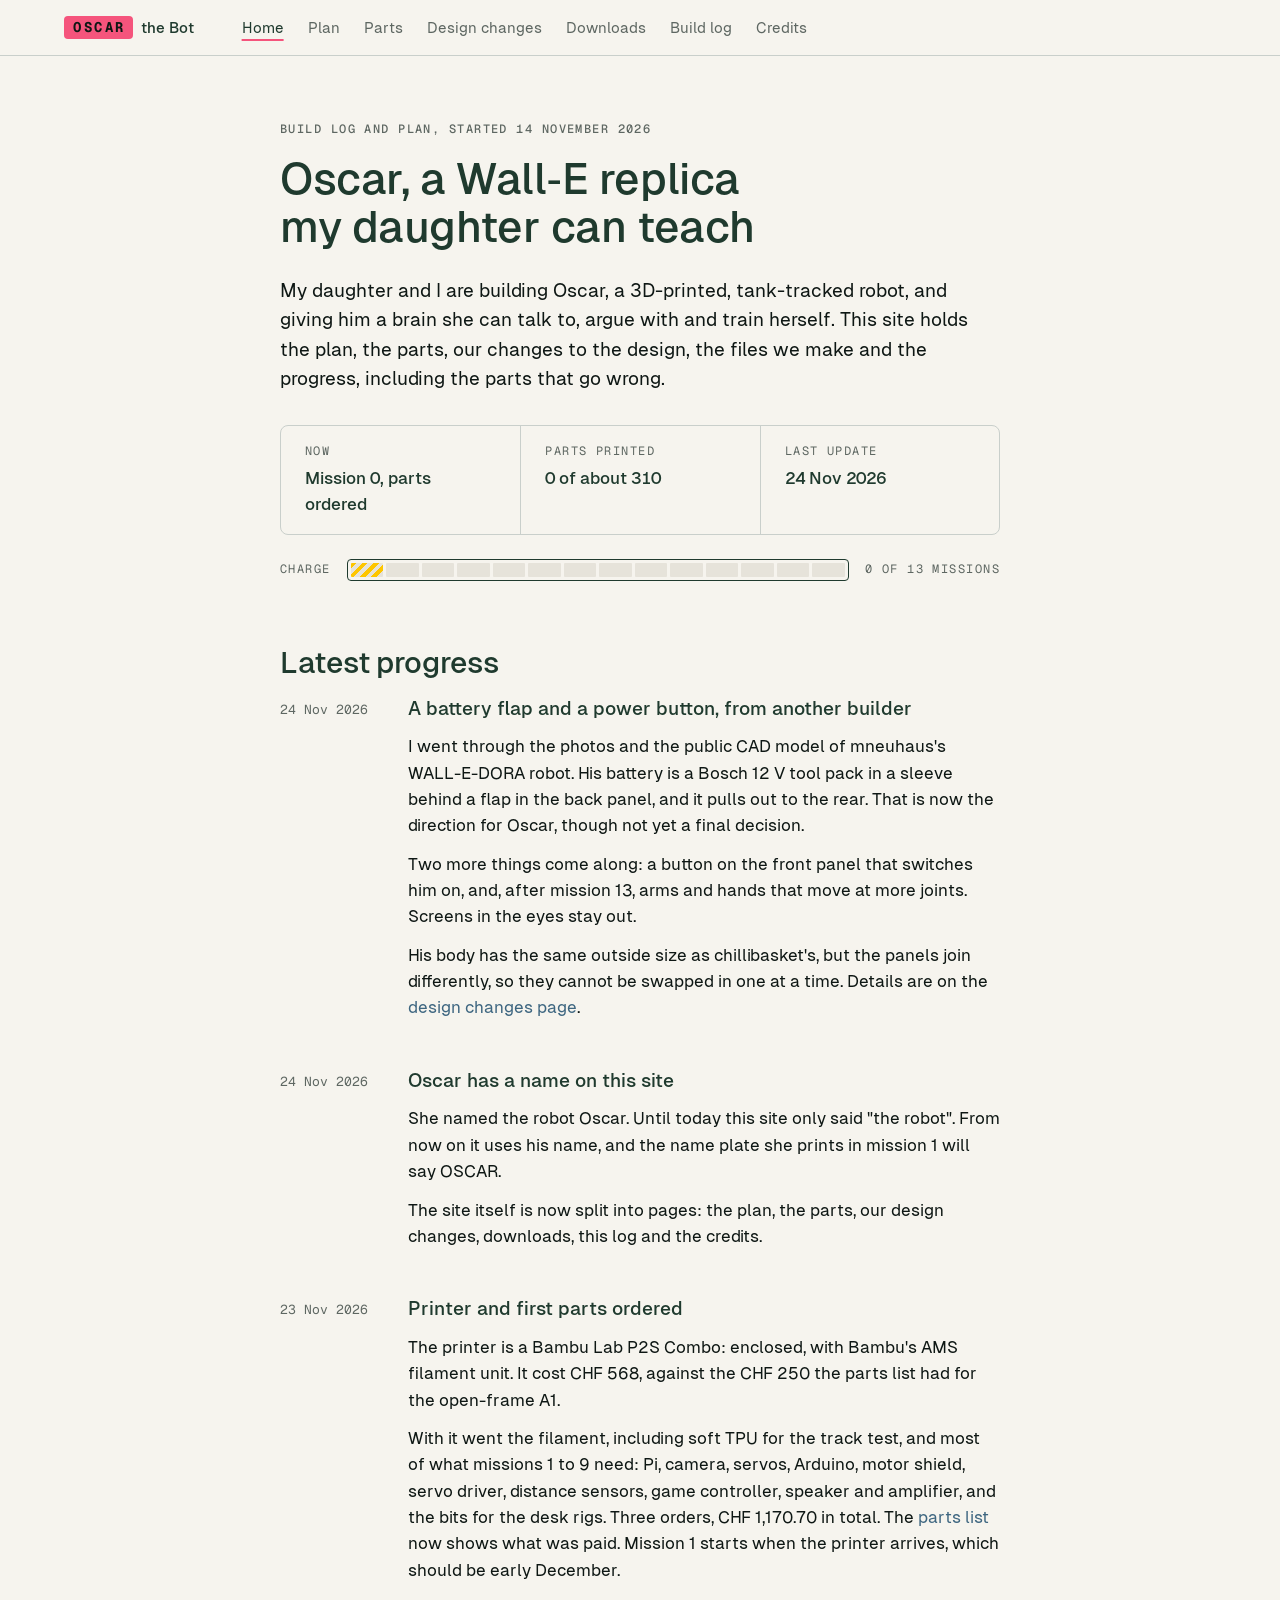
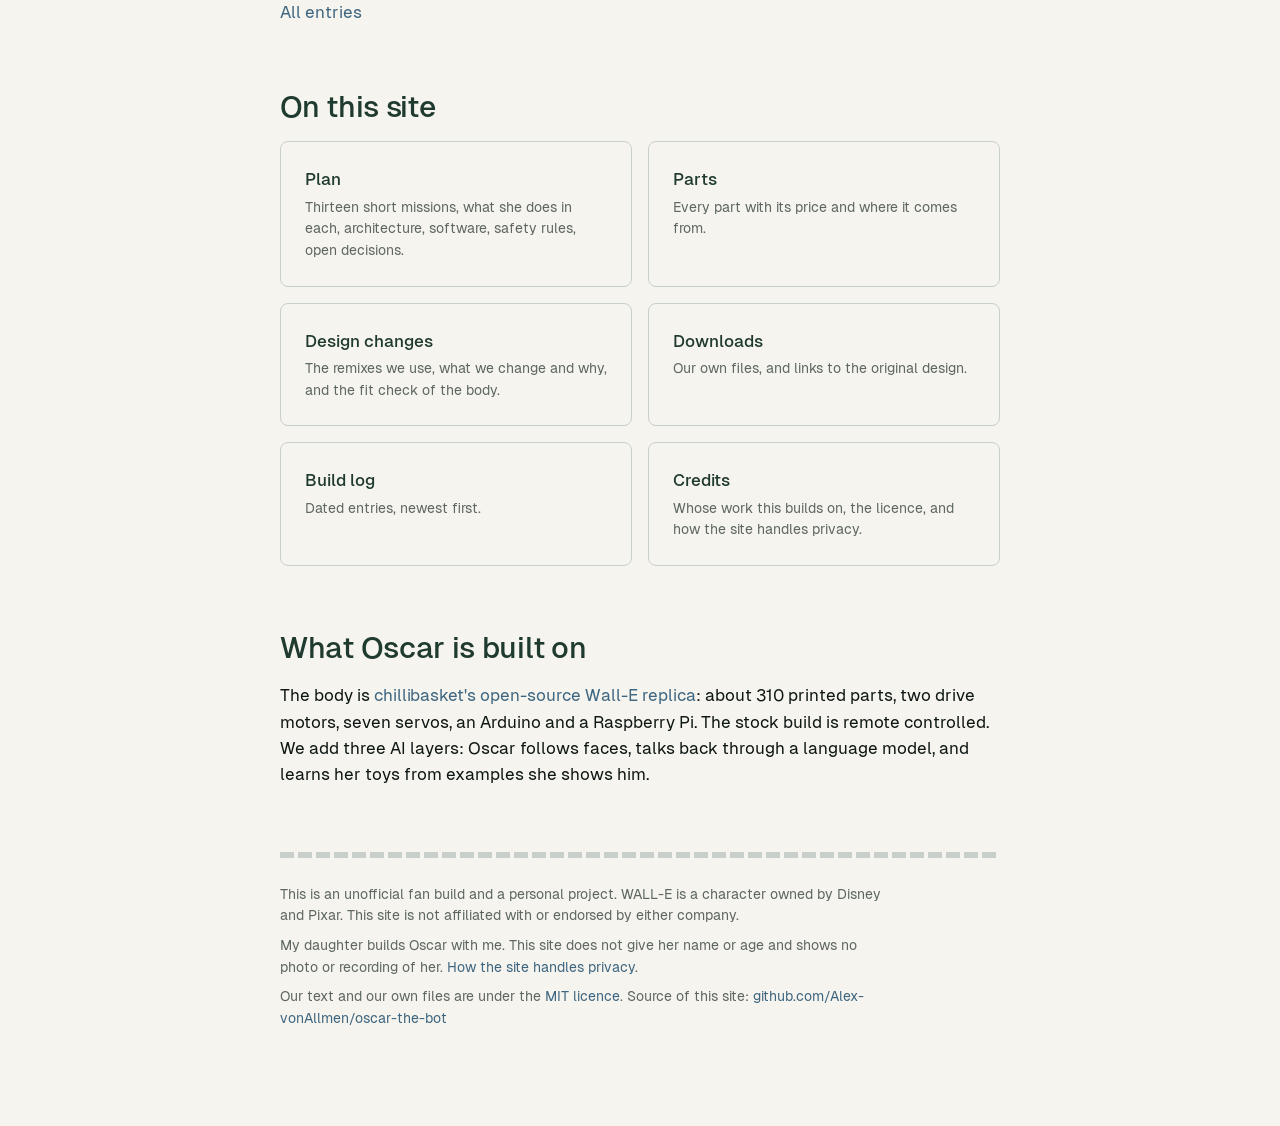
==== commit 3587abf3: "Multi-page site: plan, parts, design changes, downloads, build log, credits - Split the single page " ====
--- a/site/index.html
+++ b/site/index.html
@@ -3,780 +3,94 @@
 <head>
 <meta charset="utf-8">
 <meta name="viewport" content="width=device-width, initial-scale=1">
-<title>AI Wall-E Build</title>
-<link rel="preconnect" href="https://fonts.googleapis.com">
-<link rel="preconnect" href="https://fonts.gstatic.com" crossorigin>
-<link href="https://fonts.googleapis.com/css2?family=Bricolage+Grotesque:opsz,wght@12..96,500;12..96,700&family=IBM+Plex+Mono:wght@400;500&family=IBM+Plex+Sans:wght@400;500;600&display=swap" rel="stylesheet">
-<style>
-/* Layout idea: a workshop notebook. Sticky section index on the left, one reading column on the right,
-   phases as a numbered ledger with a status pill each. */
-:root {
-  --bg: #f2f5f2;
-  --surface: #ffffff;
-  --ink: #15211d;
-  --muted: #586a64;
-  --line: #d3dbd6;
-  --accent: #0d6a61;
-  --accent-soft: #dcefeb;
-  --now: #8a5a00;
-  --now-soft: #fbeccb;
-  --done: #256b2f;
-  --done-soft: #dff0e0;
-  --font-display: "Bricolage Grotesque", "Arial Narrow", Arial, sans-serif;
-  --font-body: "IBM Plex Sans", "Segoe UI", Helvetica, Arial, sans-serif;
-  --font-mono: "IBM Plex Mono", ui-monospace, "SF Mono", Menlo, Consolas, monospace;
-  color-scheme: light;
-}
-@media (prefers-color-scheme: dark) {
-  :root:not([data-theme="light"]) {
-    --bg: #0f1614;
-    --surface: #17211e;
-    --ink: #e5ece8;
-    --muted: #9bada6;
-    --line: #2b3a35;
-    --accent: #56c7b9;
-    --accent-soft: #15332f;
-    --now: #f0b955;
-    --now-soft: #3a2c0c;
-    --done: #7fd08a;
-    --done-soft: #17331b;
-    color-scheme: dark;
-  }
-}
-:root[data-theme="dark"] {
-  --bg: #0f1614;
-  --surface: #17211e;
-  --ink: #e5ece8;
-  --muted: #9bada6;
-  --line: #2b3a35;
-  --accent: #56c7b9;
-  --accent-soft: #15332f;
-  --now: #f0b955;
-  --now-soft: #3a2c0c;
-  --done: #7fd08a;
-  --done-soft: #17331b;
-  color-scheme: dark;
-}
-
-* { box-sizing: border-box; }
-html { scroll-behavior: smooth; }
-@media (prefers-reduced-motion: reduce) { html { scroll-behavior: auto; } }
-body {
-  margin: 0;
-  background: var(--bg);
-  color: var(--ink);
-  font-family: var(--font-body);
-  font-size: 17px;
-  line-height: 1.6;
-}
-a { color: var(--accent); text-underline-offset: 0.18em; }
-a:focus-visible { outline: 2px solid var(--accent); outline-offset: 3px; border-radius: 2px; }
-code, .mono { font-family: var(--font-mono); font-size: 0.9em; }
-code { background: var(--accent-soft); padding: 0.05em 0.35em; border-radius: 4px; }
-
-.shell {
-  display: grid;
-  grid-template-columns: 12.5rem minmax(0, 46rem);
-  gap: 3.5rem;
-  max-width: 66rem;
-  margin: 0 auto;
-  padding: 0 1.25rem 5rem;
-}
-.index {
-  position: sticky;
-  top: 0;
-  align-self: start;
-  padding-top: 3.5rem;
-  font-size: 0.9rem;
-}
-.index .name {
-  font-family: var(--font-display);
-  font-weight: 700;
-  font-size: 1.05rem;
-  margin: 0 0 1rem;
-}
-.index ol {
-  list-style: none;
-  margin: 0;
-  padding: 0;
-  display: flex;
-  flex-direction: column;
-  gap: 0.45rem;
-  border-left: 1px solid var(--line);
-}
-.index a {
-  display: block;
-  padding-left: 0.9rem;
-  color: var(--muted);
-  text-decoration: none;
-}
-.index a:hover { color: var(--accent); }
-
-main { padding-top: 3.5rem; display: flex; flex-direction: column; gap: 4rem; }
-
-.eyebrow {
-  font-family: var(--font-mono);
-  font-size: 0.8rem;
-  letter-spacing: 0.04em;
-  text-transform: uppercase;
-  color: var(--muted);
-  margin: 0 0 0.9rem;
-}
-h1, h2, h3 { font-family: var(--font-display); text-wrap: balance; margin: 0; }
-h1 { font-size: clamp(2.1rem, 5vw, 3.1rem); line-height: 1.08; font-weight: 700; letter-spacing: -0.01em; }
-h2 { font-size: 1.65rem; line-height: 1.2; font-weight: 700; }
-h3 { font-size: 1.15rem; line-height: 1.3; font-weight: 500; }
-p { margin: 0; max-width: 65ch; }
-.lede { font-size: 1.18rem; line-height: 1.55; margin-top: 1.25rem; }
-section { display: flex; flex-direction: column; gap: 1.1rem; scroll-margin-top: 1.5rem; }
-
-.status {
-  display: grid;
-  grid-template-columns: repeat(3, minmax(0, 1fr));
-  gap: 0;
-  margin-top: 2rem;
-  border: 1px solid var(--line);
-  border-radius: 10px;
-  background: var(--surface);
-}
-.status div { padding: 0.9rem 1.1rem; border-left: 1px solid var(--line); }
-.status div:first-child { border-left: 0; }
-.status dt { font-size: 0.78rem; text-transform: uppercase; letter-spacing: 0.04em; color: var(--muted); font-family: var(--font-mono); }
-.status dd { margin: 0.2rem 0 0; font-weight: 600; font-variant-numeric: tabular-nums; }
-
-.rules { list-style: none; margin: 0; padding: 0; display: flex; flex-direction: column; gap: 0.9rem; counter-reset: rule; }
-.rules li { display: grid; grid-template-columns: 2rem minmax(0, 1fr); gap: 0.6rem; max-width: 65ch; }
-.rules li::before {
-  counter-increment: rule;
-  content: counter(rule);
-  font-family: var(--font-display);
-  font-weight: 700;
-  color: var(--accent);
-  font-size: 1.2rem;
-  line-height: 1.35;
-}
-.rules strong { font-weight: 600; }
-
-.aside {
-  border-left: 3px solid var(--accent);
-  background: var(--accent-soft);
-  padding: 1rem 1.2rem;
-  border-radius: 0 8px 8px 0;
-  display: flex;
-  flex-direction: column;
-  gap: 0.5rem;
-}
-.aside h3 { font-size: 1.05rem; }
-
-/* architecture */
-.arch-scroll { overflow-x: auto; }
-.arch {
-  display: grid;
-  grid-template-columns: minmax(0, 1fr) auto minmax(0, 1fr) auto minmax(0, 1fr);
-  align-items: stretch;
-  gap: 0.6rem;
-  min-width: 0;
-}
-.node {
-  background: var(--surface);
-  border: 1px solid var(--line);
-  border-top: 4px solid var(--accent);
-  border-radius: 8px;
-  padding: 0.9rem 1rem 1rem;
-  display: flex;
-  flex-direction: column;
-  gap: 0.45rem;
-}
-.node .where { font-family: var(--font-mono); font-size: 0.75rem; text-transform: uppercase; letter-spacing: 0.04em; color: var(--muted); }
-.node ul { margin: 0; padding-left: 1.05rem; font-size: 0.92rem; line-height: 1.45; display: flex; flex-direction: column; gap: 0.2rem; }
-.wire {
-  align-self: center;
-  text-align: center;
-  font-family: var(--font-mono);
-  font-size: 0.72rem;
-  line-height: 1.35;
-  color: var(--muted);
-  padding: 0 0.1rem;
-}
-.wire .arrow { display: block; font-size: 1.2rem; color: var(--accent); line-height: 1; }
-.power { font-size: 0.92rem; color: var(--muted); }
-
-/* phases */
-.phases { list-style: none; margin: 0; padding: 0; display: flex; flex-direction: column; }
-.phase {
-  display: grid;
-  grid-template-columns: 3.2rem minmax(0, 1fr);
-  gap: 0 1rem;
-  padding: 1.5rem 0;
-  border-top: 1px solid var(--line);
-}
-.phase:last-child { border-bottom: 1px solid var(--line); }
-.phase .num {
-  font-family: var(--font-display);
-  font-weight: 700;
-  font-size: 2.2rem;
-  line-height: 1;
-  color: var(--accent);
-  font-variant-numeric: tabular-nums;
-}
-.phase .body { display: flex; flex-direction: column; gap: 0.7rem; }
-.phase .head { display: flex; flex-wrap: wrap; align-items: baseline; gap: 0.4rem 0.8rem; }
-.phase .when { font-family: var(--font-mono); font-size: 0.8rem; color: var(--muted); }
-.pill {
-  font-family: var(--font-mono);
-  font-size: 0.72rem;
-  text-transform: uppercase;
-  letter-spacing: 0.04em;
-  padding: 0.12rem 0.55rem;
-  border-radius: 999px;
-  border: 1px solid var(--line);
-  color: var(--muted);
-  white-space: nowrap;
-}
-.pill.now { background: var(--now-soft); color: var(--now); border-color: transparent; }
-.pill.done { background: var(--done-soft); color: var(--done); border-color: transparent; }
-.phase ul { margin: 0; padding-left: 1.1rem; display: flex; flex-direction: column; gap: 0.3rem; max-width: 65ch; }
-.track { display: grid; grid-template-columns: 6.2rem minmax(0, 1fr); gap: 0.2rem 0.8rem; max-width: 68ch; }
-.track dt { font-family: var(--font-mono); font-size: 0.76rem; text-transform: uppercase; letter-spacing: 0.04em; color: var(--muted); padding-top: 0.28rem; }
-.track dd { margin: 0; }
-.track dd.hers { background: var(--accent-soft); border-radius: 6px; padding: 0.35rem 0.6rem; }
-
-/* tables */
-.table-scroll { overflow-x: auto; border: 1px solid var(--line); border-radius: 10px; background: var(--surface); }
-table { border-collapse: collapse; width: 100%; min-width: 34rem; font-size: 0.93rem; }
-th, td { text-align: left; padding: 0.55rem 0.9rem; border-top: 1px solid var(--line); vertical-align: top; }
-thead th { border-top: 0; font-family: var(--font-mono); font-size: 0.74rem; text-transform: uppercase; letter-spacing: 0.04em; color: var(--muted); font-weight: 500; }
-tbody th[scope="rowgroup"] { background: var(--bg); font-family: var(--font-display); font-weight: 500; font-size: 0.98rem; }
-td.qty, td.chf { font-variant-numeric: tabular-nums; white-space: nowrap; }
-table.parts { min-width: 40rem; }
-.src { display: block; color: var(--muted); font-size: 0.86rem; margin-top: 0.15rem; }
-.status.budget { margin-top: 0; }
-.note { font-size: 0.92rem; color: var(--muted); }
-
-.stack { display: grid; grid-template-columns: 9.5rem minmax(0, 1fr); gap: 0; border-top: 1px solid var(--line); }
-.stack dt, .stack dd { padding: 0.8rem 0; border-bottom: 1px solid var(--line); margin: 0; }
-.stack dt { font-weight: 600; padding-right: 1rem; }
-.stack dd { display: flex; flex-direction: column; gap: 0.35rem; }
-
-.plain { margin: 0; padding-left: 1.1rem; display: flex; flex-direction: column; gap: 0.5rem; max-width: 65ch; }
-.plain strong { font-weight: 600; }
-
-.log { list-style: none; margin: 0; padding: 0; display: flex; flex-direction: column; gap: 1.2rem; }
-.log li { display: grid; grid-template-columns: 7.5rem minmax(0, 1fr); gap: 0.2rem 1rem; }
-.log time { font-family: var(--font-mono); font-size: 0.82rem; color: var(--muted); padding-top: 0.2rem; }
-.log .entry { display: flex; flex-direction: column; gap: 0.4rem; }
-
-footer { border-top: 1px solid var(--line); padding-top: 1.5rem; font-size: 0.88rem; color: var(--muted); display: flex; flex-direction: column; gap: 0.5rem; }
-
-@media (max-width: 860px) {
-  .shell { grid-template-columns: minmax(0, 1fr); gap: 0; }
-  .index { position: static; padding-top: 1.5rem; }
-  .index ol { flex-direction: row; flex-wrap: wrap; gap: 0.35rem 1rem; border-left: 0; }
-  .index a { padding-left: 0; }
-  main { padding-top: 2rem; gap: 3rem; }
-  .arch { grid-template-columns: minmax(0, 1fr); }
-  .wire { padding: 0.2rem 0; }
-  .wire .arrow { transform: rotate(90deg); }
-}
-@media (max-width: 520px) {
-  body { font-size: 16px; }
-  .status { grid-template-columns: minmax(0, 1fr); }
-  .status div { border-left: 0; border-top: 1px solid var(--line); }
-  .status div:first-child { border-top: 0; }
-  .phase { grid-template-columns: minmax(0, 1fr); gap: 0.4rem; }
-  .track, .stack, .log li { grid-template-columns: minmax(0, 1fr); }
-  .stack dt { border-bottom: 0; padding-bottom: 0; }
-}
-</style>
+<title>Oscar the Bot: a Wall-E replica my daughter can teach</title>
+<meta name="description" content="A father and daughter build Oscar, a 3D-printed Wall-E replica with a Raspberry Pi brain she can teach. Plan, parts, files and progress.">
+<link rel="preload" href="assets/fonts/geist-sans-latin-400-normal.woff2" as="font" type="font/woff2" crossorigin>
+<link rel="icon" href="data:,">
+<link rel="stylesheet" href="assets/site.css">
 </head>
 <body>
-<div class="shell">
-
-<nav class="index" aria-label="Sections">
-  <p class="name">AI Wall-E Build</p>
-  <ol>
-    <li><a href="#why">Why this robot</a></li>
-    <li><a href="#architecture">How it fits together</a></li>
-    <li><a href="#missions">Missions</a></li>
-    <li><a href="#parts">Parts</a></li>
-    <li><a href="#software">Software</a></li>
-    <li><a href="#safety">Safety and privacy</a></li>
-    <li><a href="#open">Open decisions</a></li>
-    <li><a href="#log">Build log</a></li>
-    <li><a href="#credits">Credits</a></li>
-  </ol>
-</nav>
-
-<main>
-
+<a class="skip" href="#content">Skip to content</a>
+<header class="site-head">
+  <div class="inner">
+    <a class="site-name" href="index.html"><span class="plate">OSCAR</span> the Bot</a>
+    <nav class="site-nav" aria-label="Site">
+      <ul>
+      <li><a href="index.html" aria-current="page">Home</a></li>
+      <li><a href="plan.html">Plan</a></li>
+      <li><a href="parts.html">Parts</a></li>
+      <li><a href="design.html">Design changes</a></li>
+      <li><a href="downloads.html">Downloads</a></li>
+      <li><a href="log.html">Build log</a></li>
+      <li><a href="credits.html">Credits</a></li>
+      </ul>
+    </nav>
+  </div>
+</header>
+<div class="page">
+<main id="content">
 <header>
-  <p class="eyebrow">Build log, plan v5, started 14 November 2026</p>
-  <h1>A Wall-E replica my daughter can teach</h1>
-  <p class="lede">I am building a 3D-printed, tank-tracked robot with my daughter and giving it a brain she can talk to, argue with and train herself. This page is the plan. I will update it as the build moves, including the parts that go wrong.</p>
+  <p class="eyebrow">Build log and plan, started 14 November 2026</p>
+  <h1>Oscar, a Wall&#8209;E replica my daughter can teach</h1>
+  <p class="lede">My daughter and I are building Oscar, a 3D-printed, tank-tracked robot, and giving him a brain she can talk to, argue with and train herself. This site holds the plan, the parts, our changes to the design, the files we make and the progress, including the parts that go wrong.</p>
   <dl class="status">
-    <div><dt>Now</dt><dd>Mission 0, planning and ordering</dd></div>
+    <div><dt>Now</dt><dd>Mission 0, parts ordered</dd></div>
     <div><dt>Parts printed</dt><dd>0 of about 310</dd></div>
-    <div><dt>Last update</dt><dd>16 Nov 2026</dd></div>
+    <div><dt>Last update</dt><dd>24 Nov 2026</dd></div>
   </dl>
+  <div class="charge" role="img" aria-label="Mission progress: mission 0 of 13 in progress, none finished">
+    <span class="label">Charge</span>
+    <ol aria-hidden="true">
+      <li class="now"></li>
+      <li></li>
+      <li></li>
+      <li></li>
+      <li></li>
+      <li></li>
+      <li></li>
+      <li></li>
+      <li></li>
+      <li></li>
+      <li></li>
+      <li></li>
+      <li></li>
+      <li></li>
+    </ol>
+    <span class="count">0 of 13 missions</span>
+  </div>
 </header>
 
-<section id="why">
-  <h2>Why this robot</h2>
-  <p>I want my daughter to grow up treating AI as something you can open, teach and correct. A chat window does not do that for a small child. A robot that follows her around the room and gets things wrong in front of her does.</p>
-  <p>The body is <a href="https://wired.chillibasket.com/3d-printed-wall-e/">chillibasket's open-source Wall-E replica</a>: about 310 printed parts, two drive motors, seven servos, an Arduino and a Raspberry Pi. The stock build is remote controlled. This project adds three AI layers on top.</p>
-  <ol class="rules">
-    <li><span><strong>It has to survive a child.</strong> Tracks cannot fall over. A walking robot falls, and servos break when it does.</span></li>
-    <li><span><strong>Every session ends with something that works.</strong> Each mission below lists my part, hers and the one idea she should take away. If a mission has nothing for her to do, the mission is wrong.</span></li>
-    <li><span><strong>She has to be able to teach it.</strong> The main lesson is a game: she shows the robot her toys, names them, and watches it get better or worse depending on the examples she gives.</span></li>
-  </ol>
-  <div class="aside">
-    <h3>Why there is no reinforcement learning on this robot</h3>
-    <p>My first idea was to copy what <a href="https://pollen-robotics.com/microduck/">Pollen Robotics' Microduck</a> does: train a policy in a physics simulator, then run it on the real robot. That method earns its keep on walking and balance. A tracked robot is stable by construction, so a learned drive policy would have nothing hard to learn.</p>
-    <p>It stays in the plan as a side quest. Microduck's simulator and training code are open source, so we can watch a simulated duck fall over many times and learn to walk on my laptop.</p>
+<section id="latest-progress">
+  <h2>Latest progress</h2>
+  <div id="latest" class="entries">
+    <p>The newest entries are on the <a href="log.html">build log</a>.</p>
   </div>
+  <p><a href="log.html">All entries</a></p>
 </section>
 
-<section id="architecture">
-  <h2>How it fits together</h2>
-  <p>Three computers, each doing what it is good at. The Arduino keeps the motion smooth, the Pi handles senses and anything that must stay private, and a bigger machine does the heavy thinking.</p>
-  <div class="arch-scroll">
-    <div class="arch">
-      <div class="node">
-        <span class="where">In the body</span>
-        <h3>Arduino Uno</h3>
-        <ul>
-          <li>Two 12 V drive motors through a motor shield</li>
-          <li>Seven servos through an I2C servo driver: head rotation, neck top, neck bottom, two eyes, two arms</li>
-          <li>Animation queue and smooth servo acceleration</li>
-          <li>Two distance sensors that stop it at walls and edges</li>
-          <li>Battery level monitor</li>
-        </ul>
-      </div>
-      <div class="wire"><span class="arrow">&#8644;</span>USB serial<br>115200 baud</div>
-      <div class="node">
-        <span class="where">In the body</span>
-        <h3>Raspberry Pi 5</h3>
-        <ul>
-          <li>Camera behind one eye, microphone, speaker</li>
-          <li>Bluetooth game controller, paired with the Pi directly</li>
-          <li>Stock web interface: joystick, sounds, block editor</li>
-          <li>Face following, wake word and speech to text, on the device</li>
-          <li>Teach game: pictures, classifier, answers</li>
-        </ul>
-      </div>
-      <div class="wire"><span class="arrow">&#8644;</span>Home Wi-Fi<br>text only</div>
-      <div class="node">
-        <span class="where">Off the robot</span>
-        <h3>Laptop or cloud</h3>
-        <ul>
-          <li>Speech to text, only if the Pi proves too slow</li>
-          <li>Language model that answers and calls robot tools</li>
-          <li>Reinforcement learning side quest in simulation</li>
-        </ul>
-      </div>
-    </div>
-  </div>
-  <p class="power">Power: one 12 V tool battery feeds the motors directly and the Pi through a 12 V to 5 V buck converter.</p>
-</section>
-
-<section id="missions">
-  <h2>Missions</h2>
-  <p>Each mission is one or two weekends and ends with something that works. The printer runs between our sessions, so a session never consists of waiting. The eyes and head come first: they carry the character, they are small prints, and they need no battery. The body panels come last. Dates are targets at a weekend pace.</p>
-  <div class="aside">
-    <h3>Why not print everything first</h3>
-    <p>The first version of this plan followed the engineering order: print about 310 parts, paint them, then assemble and test unit by unit. The original builder needed more than a month of near-daily printing. That is a month in which nothing moves, and a small child will not wait for it.</p>
-    <p>The new order costs me rework. Head, eyes and electronics are wired on the desk first and wired again inside the body. I accept that.</p>
-  </div>
-  <ol class="phases">
-
-    <li class="phase">
-      <div class="num">0</div>
-      <div class="body">
-        <div class="head"><h3>Plan and order</h3><span class="when">Nov 2026</span><span class="pill now">In progress</span></div>
-        <dl class="track">
-          <dt>Build</dt><dd>Pick the printer, download the CAD files and code, and order in two waves. First the printer, filament, Raspberry Pi, camera, servos, Arduino, servo driver, game controller, speaker and microphone, because missions 1 to 8 need only those. Motors, motor shield, distance sensors and battery follow later.</dd>
-          <dt>Her part</dt><dd class="hers">Name the robot.</dd>
-          <dt>Done when</dt><dd>The printer is running and the first wave has arrived.</dd>
-        </dl>
-      </div>
-    </li>
-
-    <li class="phase">
-      <div class="num">1</div>
-      <div class="body">
-        <div class="head"><h3>The printer's first print</h3><span class="when">Late Nov 2026</span><span class="pill">Not started</span></div>
-        <dl class="track">
-          <dt>Build</dt><dd>Set up the printer. Nothing of the robot yet.</dd>
-          <dt>Printing</dt><dd>A name plate for the robot. A short print, so she can watch it from start to finish.</dd>
-          <dt>Her part</dt><dd class="hers">Picks the colour, presses start, watches the first layer go down, and peels the part off the plate once it is cool.</dd>
-          <dt>Idea</dt><dd>A printer draws a thing in thin layers.</dd>
-          <dt>Done when</dt><dd>She holds something she made appear.</dd>
-        </dl>
-      </div>
-    </li>
-
-    <li class="phase">
-      <div class="num">2</div>
-      <div class="body">
-        <div class="head"><h3>An arm that waves</h3><span class="when">Late Nov 2026</span><span class="pill">Not started</span></div>
-        <dl class="track">
-          <dt>Build</dt><dd>One servo, the Arduino and a turning knob on the desk, with no robot around them yet. Install the stock web interface on the Pi so that its block editor is ready.</dd>
-          <dt>Printing</dt><dd>One arm with its hand, and a small block that holds the arm servo on the desk.</dd>
-          <dt>Her part</dt><dd class="hers">Turns the knob and the arm follows. Then makes the arm wave by itself with three blocks in the drag-and-drop editor.</dd>
-          <dt>Idea</dt><dd>Motors do what signals tell them.</dd>
-          <dt>Done when</dt><dd>The arm waves at her without anyone touching it.</dd>
-        </dl>
-      </div>
-    </li>
-
-    <li class="phase">
-      <div class="num">3</div>
-      <div class="body">
-        <div class="head"><h3>The robot's eye</h3><span class="when">Dec 2026</span><span class="pill">Not started</span></div>
-        <dl class="track">
-          <dt>Build</dt><dd>Fit the camera into one eye and connect it to the Pi. The stock video stream supports Raspberry Pi CSI cameras only. I expect a curved glass lens in front of the camera to blur everything beyond arm's length, so the camera eye gets a flat clear window. That is reasoning, not yet tested.</dd>
-          <dt>Printing</dt><dd>One eye: front, middle, back and camera mount.</dd>
-          <dt>Her part</dt><dd class="hers">Paints rust and dirt on the eye with acrylics. Looks at herself through it on the screen and zooms in until the picture turns into squares.</dd>
-          <dt>Idea</dt><dd>A camera is an eye, and its picture is made of small squares.</dd>
-          <dt>Done when</dt><dd>She sees her own face through the robot's eye.</dd>
-        </dl>
-      </div>
-    </li>
-
-    <li class="phase">
-      <div class="num">4</div>
-      <div class="body">
-        <div class="head"><h3>The eye finds you</h3><span class="when">Dec 2026</span><span class="pill">Not started</span></div>
-        <dl class="track">
-          <dt>Build</dt><dd>Face detection on the Pi draws a box around a face in the camera picture. Everything runs on the Pi and no image leaves it. This is AI layer one, on the desk.</dd>
-          <dt>Printing</dt><dd>The second eye and the head centre.</dd>
-          <dt>Her part</dt><dd class="hers">Hide and seek with the eye on a stand: a hat, hands over her face, sideways, a dark room. She keeps a tally of when it loses her.</dd>
-          <dt>Idea</dt><dd>Machine vision fails in specific, repeatable ways, and you can find them by experiment.</dd>
-          <dt>Done when</dt><dd>The box follows her face, and she can show two ways to make it lose her.</dd>
-        </dl>
-      </div>
-    </li>
-
-    <li class="phase">
-      <div class="num">5</div>
-      <div class="body">
-        <div class="head"><h3>A head with feelings</h3><span class="when">Dec 2026</span><span class="pill">Not started</span></div>
-        <dl class="track">
-          <dt>Build</dt><dd>Assemble head and neck on a desk stand with five servos and the I2C servo driver. Run the calibration sketch to record the low and high position of each servo. Known risk: in the first version of the original build the neck servos were too weak for the head, so this is where I check torque. Face detection now steers head and eyes. Pair the game controller with the Pi.</dd>
-          <dt>Printing</dt><dd>Neck parts and a desk stand for the head, over several nights.</dd>
-          <dt>Her part</dt><dd class="hers">Invents three faces, such as sad, curious and happy, names them, and plays them from the controller.</dd>
-          <dt>Idea</dt><dd>Feelings on a robot are movements somebody designed.</dd>
-          <dt>Done when</dt><dd>The head looks sad when she presses a button, and follows her across the room.</dd>
-        </dl>
-      </div>
-    </li>
-
-    <li class="phase">
-      <div class="num">6</div>
-      <div class="body">
-        <div class="head"><h3>The robot's voice</h3><span class="when">Jan 2027</span><span class="pill">Not started</span></div>
-        <dl class="track">
-          <dt>Build</dt><dd>Speaker, amplifier and microphone on the Pi, with a hardware switch that cuts the microphone. One controller button per sound. The web interface plays any <code>.wav</code> file dropped into its sounds folder.</dd>
-          <dt>Printing</dt><dd>Wheels and wheel frames start in the background. Many small prints.</dd>
-          <dt>Her part</dt><dd class="hers">Records the robot's sounds.</dd>
-          <dt>Idea</dt><dd>Sound can be caught, kept and played back.</dd>
-          <dt>Done when</dt><dd>It answers a button with a sound she recorded.</dd>
-        </dl>
-      </div>
-    </li>
-
-    <li class="phase">
-      <div class="num">7</div>
-      <div class="body">
-        <div class="head"><h3>Teach it your toys</h3><span class="when">Jan 2027</span><span class="pill">Not started</span></div>
-        <dl class="track">
-          <dt>Build</dt><dd>Teach mode, AI layer three, on the desk. She holds up an object and says its name, and the Pi takes about twenty pictures. A small pretrained vision model turns each picture into a list of numbers, and a nearest-neighbour classifier compares new pictures against her examples. Retraining takes seconds. The robot says what it thinks it sees and how sure it is.</dd>
-          <dt>Printing</dt><dd>More wheel and frame parts.</dd>
-          <dt>Her part</dt><dd class="hers">Teaches it her toys. Then tries to fool it. Then fixes it with better examples.</dd>
-          <dt>Idea</dt><dd>It learns from examples, varied examples work better, and it can be sure and wrong at once.</dd>
-          <dt>Done when</dt><dd>It names five of her toys correctly and she has fooled it at least once.</dd>
-        </dl>
-      </div>
-    </li>
-
-    <li class="phase">
-      <div class="num">8</div>
-      <div class="body">
-        <div class="head"><h3>Which track is quieter?</h3><span class="when">Jan to Feb 2027</span><span class="pill">Not started</span></div>
-        <dl class="track">
-          <dt>Build</dt><dd>Join ten links of each kind into a strip and put about two kilograms on top.</dd>
-          <dt>Printing</dt><dd>Ten track links in soft TPU and ten in hard PETG.</dd>
-          <dt>Her part</dt><dd class="hers">Pulls both strips across our wooden floor, listens, looks for marks, and decides.</dd>
-          <dt>Idea</dt><dd>You find out by testing, not by guessing.</dd>
-          <dt>Done when</dt><dd>She has picked the track material.</dd>
-        </dl>
-      </div>
-    </li>
-
-    <li class="phase">
-      <div class="num">9</div>
-      <div class="body">
-        <div class="head"><h3>One track turns</h3><span class="when">Feb 2027</span><span class="pill">Not started</span></div>
-        <dl class="track">
-          <dt>Build</dt><dd>Assemble one wheel frame with its motor, gears and track. Wire the Arduino and motor shield and flash the stock sketch. First test over serial with <code>w</code> <code>a</code> <code>s</code> <code>d</code> to drive and <code>q</code> to stop, then from the controller.</dd>
-          <dt>Printing</dt><dd>All track links and the drive gears.</dd>
-          <dt>Her part</dt><dd class="hers">Counts links into rows of ten, helps close the track, and spins it with the controller.</dd>
-          <dt>Idea</dt><dd>Gears trade speed for strength.</dd>
-          <dt>Done when</dt><dd>A track runs on the table when she pushes the stick.</dd>
-        </dl>
-      </div>
-    </li>
-
-    <li class="phase">
-      <div class="num">10</div>
-      <div class="body">
-        <div class="head"><h3>First drive</h3><span class="when">Feb to Mar 2027</span><span class="pill">Not started</span></div>
-        <dl class="track">
-          <dt>Build</dt><dd>Both tracks on the body floor. Battery, fuse, low-voltage cutoff and buck converter. Fit the two distance sensors and make the Arduino stop at a wall or a drop. Make the robot stop when the controller connection drops.</dd>
-          <dt>Printing</dt><dd>The body floor and the second wheel frame.</dd>
-          <dt>Her part</dt><dd class="hers">Drives the bare chassis. Then tries to drive it into a wall and off a low step, and finds out that it refuses.</dd>
-          <dt>Idea</dt><dd>It senses the wall before it touches it.</dd>
-          <dt>Done when</dt><dd>She drives it across the living room and back, and it stops by itself at a wall and at a low step.</dd>
-        </dl>
-      </div>
-    </li>
-
-    <li class="phase">
-      <div class="num">11</div>
-      <div class="body">
-        <div class="head"><h3>Arms and a body</h3><span class="when">Mar 2027</span><span class="pill">Not started</span></div>
-        <dl class="track">
-          <dt>Build</dt><dd>Prime and spray each body panel outdoors as it comes off the printer. Fit both arms. Move the electronics from the desk into the body.</dd>
-          <dt>Printing</dt><dd>The second arm, then one body panel per night.</dd>
-          <dt>Her part</dt><dd class="hers">Weathers each panel with brown and black acrylic paint, which is the one paint job where mess improves the result. Programs a wave and a hug in the block editor.</dd>
-          <dt>Idea</dt><dd>Big things are built from small finished things.</dd>
-          <dt>Done when</dt><dd>The panels she painted stand as a box on the tracks.</dd>
-        </dl>
-      </div>
-    </li>
-
-    <li class="phase">
-      <div class="num">12</div>
-      <div class="body">
-        <div class="head"><h3>The robot in one piece</h3><span class="when">Mar to Apr 2027</span><span class="pill">Not started</span></div>
-        <dl class="track">
-          <dt>Build</dt><dd>Move the head from the desk stand to the body, wire everything a second time, close the body and fit the door.</dd>
-          <dt>Printing</dt><dd>Body top, door and the last small parts.</dd>
-          <dt>Her part</dt><dd class="hers">Puts the head on with me. Sticks on the name plate from mission 1. Drives the robot to someone and makes it wave.</dd>
-          <dt>Idea</dt><dd>The parts she already knows now work together.</dd>
-          <dt>Done when</dt><dd>She drives the whole robot across the room and makes it wave.</dd>
-        </dl>
-      </div>
-    </li>
-
-    <li class="phase">
-      <div class="num">13</div>
-      <div class="body">
-        <div class="head"><h3>It listens and answers</h3><span class="when">Apr 2027</span><span class="pill">Not started</span></div>
-        <dl class="track">
-          <dt>Build</dt><dd>AI layer two. Wake word and speech to text on the Pi, with the laptop as fallback if the Pi is too slow, then a language model that can answer and call four robot tools: <code>drive</code>, <code>look</code>, <code>play_animation</code> and <code>play_sound</code>. Text to speech on the Pi. A button on the game controller works as push-to-talk next to the wake word. Target: the answer starts within two seconds, because a small child will not wait longer.</dd>
-          <dt>Printing</dt><dd>Nothing.</dd>
-          <dt>Her part</dt><dd class="hers">Holds the talk button and asks it to come. Decides the robot's character and its rules, in her own words. We write them into its instructions together and test whether it keeps them.</dd>
-          <dt>Idea</dt><dd>You steer this kind of machine with language, and it does not always do what you meant.</dd>
-          <dt>Done when</dt><dd>She asks it to come to her, and it does.</dd>
-        </dl>
-      </div>
-    </li>
-
-  </ol>
-  <p>After mission 13 the teach game from mission 7 runs again on the finished robot, as a show for the family.</p>
-</section>
-
-<section id="parts">
-  <h2>Parts</h2>
-  <p>The mechanical and electrical list follows the original design, with the exact parts it links to. The brain parts, the tool battery, the distance sensors and the game controller are my changes. Prices are what I found in shops on 15 November 2026. They move daily, and shipping is not included. I order in two waves: missions 1 to 8 need only the printer, filament, Pi, camera, servos, Arduino, servo driver, controller and audio parts.</p>
-  <dl class="status budget">
-    <div><dt>With the printer</dt><dd>CHF 975 to 1,145</dd></div>
-    <div><dt>Without the printer</dt><dd>CHF 725 to 895</dd></div>
-    <div><dt>Not in the total</dt><dd>Shipping, eye lenses</dd></div>
-  </dl>
-  <div class="table-scroll">
-    <table class="parts">
-      <thead>
-        <tr><th scope="col">Part</th><th scope="col">Qty</th><th scope="col">Pick, notes and source</th><th scope="col">CHF</th><th scope="col">Status</th></tr>
-      </thead>
-      <tbody>
-        <tr><th scope="rowgroup" colspan="5">Printed and mechanical</th></tr>
-        <tr><td>Printed parts</td><td class="qty">about 310</td><td>STL files from the original project. About 1.5 kg of filament in total, priced below.</td><td class="chf"></td><td>To print</td></tr>
-        <tr><td>M3 bolts and nuts</td><td class="qty">28 + 26</td><td>14 bolts of 10 mm, 12 of 20 mm, 2 of 6 mm, and 26 nuts. Sold in packs of 25 to 100.<span class="src">3DJake, Hornbach</span></td><td class="chf">about 23</td><td>To order</td></tr>
-        <tr><td>Paper clips</td><td class="qty">3</td><td>Bent into linkages.</td><td class="chf"></td><td>To get</td></tr>
-        <tr><td>Plano-convex lenses</td><td class="qty">2</td><td>31.5 to 32.5 mm diameter, for the eyes. The original took them from old binoculars. New optical lenses of this size cost USD 27 to 46 each.<span class="src">Old binoculars, flea market</span></td><td class="chf">not priced</td><td>To find</td></tr>
-
-        <tr><th scope="rowgroup" colspan="5">Drive and motion</th></tr>
-        <tr><td>12 V geared motors</td><td class="qty">2</td><td>Pololu 4745: 100:1 gearbox, 37 mm diameter, 100 RPM, off-centre shaft.<span class="src">Botland at EUR 34.90 each, Eckstein at EUR 53.49 each. No Swiss stockist found.</span></td><td class="chf">66 to 102</td><td>To order</td></tr>
-        <tr><td>Micro servos</td><td class="qty">7</td><td>TowerPro MG90S with metal gears.<span class="src">Bastelgarage, CHF 7.90 each</span></td><td class="chf">55.30</td><td>To order</td></tr>
-        <tr><td>Arduino Uno Rev3 SMD</td><td class="qty">1</td><td><span class="src">Bastelgarage</span></td><td class="chf">22.90</td><td>To order</td></tr>
-        <tr><td>Arduino Motor Shield Rev3</td><td class="qty">1</td><td><span class="src">Bastelgarage</span></td><td class="chf">25.90</td><td>To order</td></tr>
-        <tr><td>I2C servo driver</td><td class="qty">1</td><td>PCA9685, 16 channels.<span class="src">Bastelgarage</span></td><td class="chf">11.90</td><td>To order</td></tr>
-        <tr><td>Distance sensors</td><td class="qty">2</td><td>My addition. VL53L0X time-of-flight boards that run at 5 V and expose the shutdown pin. One looks forward, one looks down at the floor ahead.<span class="src">Bastelgarage and Mouser, CHF 9 to 16 each</span></td><td class="chf">18 to 32</td><td>To choose</td></tr>
-        <tr><td>Bluetooth game controller</td><td class="qty">1</td><td>My addition. 8BitDo SN30 Pro, the Bluetooth version: two sticks, small enough for small hands, pairs with the Pi directly. A cheaper listing with the same name is USB only. A PlayStation controller already in the house does the same job for nothing.<span class="src">Galaxus, Digitec</span></td><td class="chf">35 to 45</td><td>To order</td></tr>
-
-        <tr><th scope="rowgroup" colspan="5">Power</th></tr>
-        <tr><td>Tool battery set</td><td class="qty">1</td><td>Bosch Professional 12 V starter set: two GBA 12V 3.0 Ah packs and the GAL 12V-40 fast charger. Hard-cased, three cells, same voltage as the original LiPo.<span class="src">Galaxus. The set with two 2.0 Ah packs is CHF 68.90.</span></td><td class="chf">87.90</td><td>To order</td></tr>
-        <tr><td>Battery holder</td><td class="qty">1</td><td>Printed holder with contacts and an on/off switch. Whether it fits inside the body is not checked yet.<span class="src">Printed, from a MakerWorld design</span></td><td class="chf">printed</td><td>To print</td></tr>
-        <tr><td>Low-voltage cutoff</td><td class="qty">1</td><td>Disconnects the load before the pack runs too low. As far as I could find, these packs leave that job to the tool.<span class="src">Not priced yet</span></td><td class="chf">10 allowance</td><td>To choose</td></tr>
-        <tr><td>Buck converter</td><td class="qty">1</td><td>6 to 14 V in, 5 V and 8 A out. The Pi 5 can draw up to 5 A.<span class="src">Bastelgarage</span></td><td class="chf">11.90</td><td>To order</td></tr>
-        <tr><td>Small parts</td><td class="qty">1 lot</td><td>Inline fuse and holder, 100 k&#937; and 47 k&#937; resistors, wire, connectors.<span class="src">Not priced item by item</span></td><td class="chf">20 allowance</td><td>To order</td></tr>
-
-        <tr><th scope="rowgroup" colspan="5">Brain, my additions</th></tr>
-        <tr><td>Raspberry Pi 5, 8 GB</td><td class="qty">1</td><td>Changed from 4 GB. See the note below the table.<span class="src">pi-shop.ch, in stock when checked</span></td><td class="chf">164.90</td><td>To order</td></tr>
-        <tr><td>Active cooler</td><td class="qty">1</td><td>Official Pi 5 cooler.<span class="src">BerryBase, EUR 5.90</span></td><td class="chf">about 6</td><td>To order</td></tr>
-        <tr><td>Camera Module 3</td><td class="qty">1</td><td>12 megapixels, autofocus, CSI. Must fit behind the eye lens.<span class="src">getgoods, Brack</span></td><td class="chf">27.25 to 31.95</td><td>To order</td></tr>
-        <tr><td>Camera cable</td><td class="qty">1</td><td>22-pin to 15-pin. The Pi 5 uses the smaller connector, so the cable in the camera box does not fit.<span class="src">getgoods</span></td><td class="chf">about 2.35</td><td>To order</td></tr>
-        <tr><td>microSD card, 64 GB</td><td class="qty">1</td><td>SanDisk Extreme.<span class="src">Digitec, Galaxus</span></td><td class="chf">13 to 24</td><td>To order</td></tr>
-        <tr><td>Microphone</td><td class="qty">1</td><td>Mini USB microphone, Adafruit part 3367. Needs no driver. A switch in its USB power line is the physical mute.<span class="src">buyzero at EUR 8.49, sold out when checked</span></td><td class="chf">8 to 10</td><td>To order</td></tr>
-        <tr><td>Speaker</td><td class="qty">1</td><td>4 ohm, 5 W.<span class="src">Bastelgarage</span></td><td class="chf">7.90</td><td>To order</td></tr>
-        <tr><td>I2S amplifier</td><td class="qty">1</td><td>MAX98357, 3 W. The Pi 5 has no headphone jack, so sound goes out over I2S or USB.<span class="src">Ricardo at CHF 4.95, BerryBase at EUR 7.60</span></td><td class="chf">5 to 7</td><td>To order</td></tr>
-
-        <tr><th scope="rowgroup" colspan="5">Printer and consumables</th></tr>
-        <tr><td>3D printer</td><td class="qty">1</td><td>Bambu Lab A1, open frame, 256 mm cube. The enclosed P2S costs CHF 457 to 470 and would add about CHF 210.<span class="src">Digitec, Galaxus</span></td><td class="chf">250</td><td>To decide</td></tr>
-        <tr><td>PLA filament</td><td class="qty">2 kg</td><td>Bambu PLA Basic, for body and panels. Leaves room for failed prints.<span class="src">3DJake, CHF 19.00 per kg</span></td><td class="chf">38.00</td><td>To order</td></tr>
-        <tr><td>PETG filament</td><td class="qty">1 kg</td><td>Bambu PETG Basic, for tread links and drive parts.<span class="src">3DJake</span></td><td class="chf">22.00</td><td>To order</td></tr>
-        <tr><td>Primer</td><td class="qty">1 can</td><td>400 ml spray.<span class="src">Action at CHF 4.99, OBI at CHF 12.50</span></td><td class="chf">5 to 12.50</td><td>To order</td></tr>
-        <tr><td>Spray paint</td><td class="qty">3 to 6 cans</td><td>The original uses yellow, white, light grey, dark grey, black and red. White and red are small details and can be brushed on.<span class="src">Galaxus, Dupli-Color at CHF 14.40 per 400 ml can</span></td><td class="chf">43 to 86</td><td>To order</td></tr>
-        <tr><td>Acrylics, brushes, photo paper</td><td class="qty">1 lot</td><td>Black and brown for weathering. Gloss photo paper for the solar charge panel.<span class="src">Not priced item by item</span></td><td class="chf">15 allowance</td><td>To get</td></tr>
-      </tbody>
-    </table>
-  </div>
-  <p class="note">How to read the total. The low figure takes the cheaper source on every line, the high figure the dearer one. Euro prices are converted at 0.95 francs, which is my assumption. The three allowances are my estimates.</p>
-  <div class="aside">
-    <h3>Why the Pi went from 4 GB to 8 GB</h3>
-    <p>Version 1 of this plan chose the 4 GB board because US list prices put the 8 GB board at about double. Swiss shop prices are much closer: CHF 129.00 for 4 GB at Bastelgarage against CHF 164.90 for 8 GB at pi-shop.ch.</p>
-    <p>Everything this plan runs on the Pi fits in 4 GB. The extra CHF 36 buys room to run speech to text on the robot itself, so it keeps working when my laptop is closed. More memory does not make the Pi fast enough to host the language model. That stays off the robot.</p>
-  </div>
-  <div class="aside">
-    <h3>Why a power-tool battery</h3>
-    <p>The original design uses a bare three-cell LiPo pouch that needs a balance charger and a fire bag. In a house with a small child I want a hard case and a charger that is a dock. A Bosch Professional 12 V pack also has three lithium-ion cells, so the voltage matches. Two packs and the fast charger cost CHF 87.90, about CHF 18 more than the LiPo, its charger and the bag.</p>
-    <p>Two caveats. Bosch makes these packs for its own tools only, so using one in a robot is at my own risk. And the robot has to bring its own fuse and low-voltage cutoff.</p>
-  </div>
-  <p class="note">Shops: <a href="https://www.digitec.ch/">Digitec</a>, <a href="https://www.galaxus.ch/">Galaxus</a>, <a href="https://www.3djake.ch/">3DJake</a>, <a href="https://www.bastelgarage.ch/">Bastelgarage</a>, <a href="https://www.pi-shop.ch/">pi-shop.ch</a>, <a href="https://planet-rc.ch/">planet-rc.ch</a>, <a href="https://fpvracing.ch/">fpvracing.ch</a>, <a href="https://botland.store/">Botland</a>, <a href="https://eckstein-shop.de/">Eckstein</a>, <a href="https://www.berrybase.de/">BerryBase</a>.</p>
-</section>
-
-<section id="software">
-  <h2>Software</h2>
-  <p>The plan is to keep the stock code running and add the AI as a separate service next to it, so the robot still works as a remote-controlled toy when the clever parts are broken.</p>
-  <dl class="stack">
-    <dt>Motion</dt>
-    <dd>
-      <span>Stock Arduino sketch from <a href="https://github.com/chillibasket/walle-replica">chillibasket/walle-replica</a>. It queues animations, smooths servo acceleration and reads commands from the Pi without blocking.</span>
-      <span>New: two distance sensors on the Arduino stop forward motion at an obstacle or a drop. The check runs on the Arduino, so it holds even when the Pi has crashed.</span>
-      <span>Commands are single characters at 115200 baud: <code>w</code> <code>a</code> <code>s</code> <code>d</code> drive, <code>q</code> stops, <code>j</code> <code>l</code> tilt the head, <code>i</code> <code>k</code> move the eyes.</span>
-    </dd>
-    <dt>Remote control</dt>
-    <dd>
-      <span>New: a Bluetooth game controller is the main control. It pairs with the Pi, and a small service turns sticks and buttons into the commands above. No phone, browser or Wi-Fi is involved. If the connection drops, the service sends stop.</span>
-      <span>Stock Flask web interface on the Pi, kept for setup and debugging: on-screen joystick, manual servo control, sounds, text to speech, a drag-and-drop block editor and a camera stream. A systemd service starts it at boot.</span>
-    </dd>
-    <dt>Face following</dt>
-    <dd>
-      <span>New. A face detector on the Pi turns the offset of the face from the image centre into head and eye commands. Candidates are MediaPipe and OpenCV.</span>
-    </dd>
-    <dt>Voice loop</dt>
-    <dd>
-      <span>New. Wake word or a push-to-talk button on the controller, speech to text, language model with tool calls, text to speech. Candidates are openWakeWord, a Whisper-family model and Piper. Which language model runs behind it is an open decision.</span>
-      <span>The model never sends raw serial commands. It calls four named tools with limits on speed and duration, and the service translates those into the commands above.</span>
-    </dd>
-    <dt>Teach game</dt>
-    <dd>
-      <span>New. Image embeddings from a small pretrained vision model plus a nearest-neighbour classifier, all on the Pi. Her examples are stored as pictures in folders named after each object, so she can look at exactly what the robot learned from.</span>
-    </dd>
-  </dl>
-  <p>The stock code is licensed GPL-3.0. Everything I derive from it will be published under the same licence, in the <a href="https://github.com/Alex-vonAllmen/oscar-the-bot">project repository</a>, which already holds the source of this site.</p>
-</section>
-
-<section id="safety">
-  <h2>Safety and privacy</h2>
-  <p>This is a robot with a lithium battery, a camera and a microphone in a house with a small child. These rules are part of the design.</p>
-  <ul class="plain">
-    <li><strong>Battery.</strong> The battery is a hard-cased tool pack, charged in its own dock outside the robot. A fuse and a low-voltage cutoff sit between the pack and everything else.</li>
-    <li><strong>Walls and edges.</strong> Two distance sensors stop forward motion at an obstacle or a drop, whatever the controller, the Pi or the language model asked for.</li>
-    <li><strong>Lost connection.</strong> When the game controller disconnects or its battery dies, the robot stops. The Arduino should also stop by itself when the Pi goes silent. That second check needs a heartbeat the stock code does not have, and it is not written yet.</li>
-    <li><strong>Pinch points.</strong> Treads and arm linkages can catch small fingers. Drive speed is capped in software while she is the driver.</li>
-    <li><strong>Printer and paint.</strong> The nozzle and bed are hot, so she watches and I remove the parts. Spray painting is an adult job, outdoors.</li>
-    <li><strong>No pictures or audio of her leave the house.</strong> Face following and the teach game run on the robot. Speech is transcribed at home, and only the text goes to the language model.</li>
-    <li><strong>The microphone has a physical off switch.</strong> Nothing is recorded before the wake word or the talk button.</li>
-    <li><strong>Home network only.</strong> The stock web interface has a simple login that is not meant for untrusted networks, so the robot is never exposed to the internet.</li>
+<section id="site">
+  <h2>On this site</h2>
+  <ul class="cards">
+    <li><a href="plan.html"><strong>Plan</strong><span>Thirteen short missions, what she does in each, architecture, software, safety rules, open decisions.</span></a></li>
+    <li><a href="parts.html"><strong>Parts</strong><span>Every part with its price and where it comes from.</span></a></li>
+    <li><a href="design.html"><strong>Design changes</strong><span>The remixes we use, what we change and why, and the fit check of the body.</span></a></li>
+    <li><a href="downloads.html"><strong>Downloads</strong><span>Our own files, and links to the original design.</span></a></li>
+    <li><a href="log.html"><strong>Build log</strong><span>Dated entries, newest first.</span></a></li>
+    <li><a href="credits.html"><strong>Credits</strong><span>Whose work this builds on, the licence, and how the site handles privacy.</span></a></li>
   </ul>
 </section>
 
-<section id="open">
-  <h2>Open decisions</h2>
-  <ul class="plain">
-    <li><strong>Printer.</strong> Open-frame or enclosed. The enclosed one keeps hot and moving parts behind a door and costs about twice as much.</li>
-    <li><strong>Language model.</strong> A cloud model answers faster and better. A local model on the laptop keeps even the text at home. I will measure response time for both before choosing.</li>
-    <li><strong>Sharing the serial port.</strong> The stock web interface owns the connection to the Arduino. The AI service and the controller service should send their commands through that interface instead of opening the port a second time. How cleanly that works is untested.</li>
-    <li><strong>Camera fit.</strong> Which CSI camera module fits behind the eye lens without changing the printed eye housing.</li>
-    <li><strong>Battery fit.</strong> Whether the printed holder and a Bosch pack fit in the body, which was designed around a flat LiPo.</li>
-    <li><strong>Sensor bracket.</strong> Where the two distance sensors mount on the front without spoiling the look, and whether the extra code still fits in the Arduino Uno's memory.</li>
-    <li><strong>Pace.</strong> One session a week is a guess. I will adjust after mission 3.</li>
-    <li><strong>Battery.</strong> The tool battery in the parts list is under review. The new order gives me time: nothing needs a battery before the first drive.</li>
-    <li><strong>Wake word or talk button.</strong> A wake word has to cope with a child's voice. A talk button is simpler and only listens while it is held. Both are planned, and she decides which one she uses.</li>
-    <li><strong>The robot's name.</strong> Not my decision.</li>
-  </ul>
+<section id="base">
+  <h2>What Oscar is built on</h2>
+  <p>The body is <a href="https://wired.chillibasket.com/3d-printed-wall-e/">chillibasket's open-source Wall-E replica</a>: about 310 printed parts, two drive motors, seven servos, an Arduino and a Raspberry Pi. The stock build is remote controlled. We add three AI layers: Oscar follows faces, talks back through a language model, and learns her toys from examples she shows him.</p>
 </section>
-
-<section id="log">
-  <h2>Build log</h2>
-  <ol class="log">
-    <li>
-      <time datetime="2026-11-16">16 Nov 2026</time>
-      <div class="entry">
-        <h3>The plan turned around: head first, body last</h3>
-        <p>My first plan printed and painted every part before anything moved. That is a month of printing with nothing for her to do. The plan is now thirteen short missions. Each one ends with something that works: an arm that waves, an eye that finds her face, a head that looks sad. Camera, voice and the teach game run on the desk long before the robot drives. The price is that I wire the head twice.</p>
-      </div>
-    </li>
-    <li>
-      <time datetime="2026-11-16">16 Nov 2026</time>
-      <div class="entry">
-        <h3>A game controller instead of a phone</h3>
-        <p>The main control is now a Bluetooth game controller paired with the Pi, so driving needs no phone, browser or Wi-Fi. The web interface stays for setup. One controller button becomes push-to-talk. The robot has to stop when the controller connection drops. New estimate: CHF 975 to 1,145 with the printer.</p>
-      </div>
-    </li>
-    <li>
-      <time datetime="2026-11-15">15 Nov 2026</time>
-      <div class="entry">
-        <h3>Tool battery, distance sensors, microphone</h3>
-        <p>Compared the plan with what is known about Microduck's hardware. Two things carried over: a hard-cased removable battery and distance sensing. The LiPo is replaced by a Bosch 12 V tool battery, and two distance sensors on the Arduino now stop the robot at walls and edges. The microphone is settled on a simple USB one with a physical mute. New estimate: CHF 940 to 1,100 with the printer.</p>
-      </div>
-    </li>
-    <li>
-      <time datetime="2026-11-15">15 Nov 2026</time>
-      <div class="entry">
-        <h3>Parts priced, Pi upgraded</h3>
-        <p>Priced every line of the parts list, mostly in Swiss shops. The estimate is CHF 920 to 1,100 with the printer and CHF 670 to 850 without. Switched the Pi from 4 GB to 8 GB after finding the Swiss price gap is about CHF 36, and moved speech to text onto the robot.</p>
-      </div>
-    </li>
-    <li>
-      <time datetime="2026-11-14">14 Nov 2026</time>
-      <div class="entry">
-        <h3>Plan published</h3>
-        <p>Chose a tracked robot over a walking one, dropped reinforcement learning from the main build, and split the AI into three layers she can each use on her own. Nothing is printed and nothing is ordered yet.</p>
-      </div>
-    </li>
-  </ol>
-</section>
-
-<section id="credits">
-  <h2>Credits</h2>
-  <ul class="plain">
-    <li><a href="https://wired.chillibasket.com/3d-printed-wall-e/">chillibasket</a> designed the robot and published the CAD files, the assembly instructions and the <a href="https://github.com/chillibasket/walle-replica">Arduino and web interface code</a>. This project would not exist without that work.</li>
-    <li><a href="https://mneuhaus.github.io/wall-e-dora">wall-e-dora</a> by mneuhaus is a more advanced build in the same lineage, with serial servos, animated eye displays and a face-follow mode. It is where I will look first when I get stuck.</li>
-    <li><a href="https://pollen-robotics.com/microduck/">Microduck</a> and <a href="https://github.com/apirrone/Open_Duck_Mini">Open Duck Mini</a> are the projects to follow for robots that learn to walk in simulation.</li>
-  </ul>
-</section>
-
+</main>
 <footer>
   <p>This is an unofficial fan build and a personal project. WALL-E is a character owned by Disney and Pixar. This site is not affiliated with or endorsed by either company.</p>
-  <p>Source of this site: <a href="https://github.com/Alex-vonAllmen/oscar-the-bot">github.com/Alex-vonAllmen/oscar-the-bot</a></p>
-  <p>Plan v5, 16 November 2026. Dates, parts and prices will change.</p>
+  <p>My daughter builds Oscar with me. This site does not give her name or age and shows no photo or recording of her. <a href="credits.html#privacy">How the site handles privacy</a>.</p>
+  <p>Our text and our own files are under the <a href="credits.html#licence">MIT licence</a>. Source of this site: <a href="https://github.com/Alex-vonAllmen/oscar-the-bot">github.com/Alex-vonAllmen/oscar-the-bot</a></p>
 </footer>
-
-</main>
 </div>
+<script src="assets/latest.js" defer></script>
 </body>
 </html>
--- a/site/assets/site.css
+++ b/site/assets/site.css
@@ -0,0 +1,329 @@
+/* Oscar the Bot: shared styles for every page.
+   Base: the Grounded Precision design system (Alpine & Ocean palette, Geist, 4px spacing,
+   hairlines instead of shadows, radii 0/4/8, quiet motion).
+   Wall-E touches: two filament colours from the build. Sunflower Yellow (#FEC600, Oscar's body)
+   fills the charge meter and marks the mission in progress. Hot Pink (#F5547C, her name plate)
+   marks the name plate and everything that is her part. Nothing else gets new hues.
+   Fonts are served from this site, never from a third party. */
+
+@font-face { font-family: "Geist"; font-style: normal; font-display: swap; font-weight: 400; src: url("fonts/geist-sans-latin-400-normal.woff2") format("woff2"); }
+@font-face { font-family: "Geist"; font-style: normal; font-display: swap; font-weight: 500; src: url("fonts/geist-sans-latin-500-normal.woff2") format("woff2"); }
+@font-face { font-family: "Geist"; font-style: normal; font-display: swap; font-weight: 600; src: url("fonts/geist-sans-latin-600-normal.woff2") format("woff2"); }
+@font-face { font-family: "Geist Mono"; font-style: normal; font-display: swap; font-weight: 400; src: url("fonts/geist-mono-latin-400-normal.woff2") format("woff2"); }
+@font-face { font-family: "Geist Mono"; font-style: normal; font-display: swap; font-weight: 500; src: url("fonts/geist-mono-latin-500-normal.woff2") format("woff2"); }
+@font-face { font-family: "Geist Mono"; font-style: normal; font-display: swap; font-weight: 700; src: url("fonts/geist-mono-latin-700-normal.woff2") format("woff2"); }
+
+:root {
+  /* Grounded Precision base colours */
+  --c-pine:  #1F3A2E;
+  --c-ocean: #3E6680;
+  --c-snow:  #F6F4EE;
+  --c-ink:   #0E1714;
+  --c-mist:  #C9CFCB;
+  --c-stone: #8A938E;
+  --c-ember: #B5532A;
+  /* Filament colours from the build */
+  --c-sunflower: #FEC600;
+  --c-hotpink:   #F5547C;
+
+  /* Semantic layer */
+  --bg: var(--c-snow);
+  --bg-alt: #EFEDE6;
+  --surface: var(--c-snow);
+  --sunken: #E6E3DA;
+  --ink: var(--c-ink);
+  --heading: var(--c-pine);
+  --muted: #5E6762;            /* Stone darkened for text contrast on Snow */
+  --line: var(--c-mist);
+  --line-strong: var(--c-pine);
+  --link: var(--c-ocean);
+  --tint: rgba(31, 58, 46, 0.06);
+  --pink: var(--c-hotpink);    /* fills, rules and markers */
+  --pink-ink: #B8284F;         /* Hot Pink darkened for text on Snow */
+  --pink-tint: rgba(245, 84, 124, 0.10);
+  --sun: var(--c-sunflower);
+  --on-colour: var(--c-ink);   /* text on Hot Pink and Sunflower */
+
+  --f-sans: "Geist", ui-sans-serif, system-ui, -apple-system, "Helvetica Neue", Arial, sans-serif;
+  --f-mono: "Geist Mono", ui-monospace, "SF Mono", Menlo, Consolas, monospace;
+
+  --t-h1: clamp(34px, 3.6vw, 44px);
+  --t-h2: clamp(24px, 2.4vw, 30px);
+  --t-h3: 20px;
+  --t-body: 17px;
+  --t-small: 14px;
+  --t-eyebrow: 12px;
+
+  --s-1: 4px; --s-2: 8px; --s-3: 12px; --s-4: 16px; --s-5: 24px;
+  --s-6: 32px; --s-7: 48px; --s-8: 64px; --s-9: 96px;
+  --r-sm: 4px; --r-md: 8px;
+  --ease: cubic-bezier(0.2, 0.6, 0.2, 1);
+
+  color-scheme: light;
+}
+
+/* Night version: Ink and Pine surfaces, Snow text. Same idea, lights off. */
+@media (prefers-color-scheme: dark) {
+  :root:not([data-theme="light"]) {
+    --bg: #0E1714; --bg-alt: #13201B; --surface: #13201B; --sunken: #1C2B25;
+    --ink: #E9E7E0; --heading: #F6F4EE; --muted: #A3ACA7; --line: #2A3A33; --line-strong: #F6F4EE;
+    --link: #8DB4CC; --tint: rgba(246, 244, 238, 0.06);
+    --pink-ink: #FF8FAB; --pink-tint: rgba(245, 84, 124, 0.16);
+    color-scheme: dark;
+  }
+}
+:root[data-theme="dark"] {
+  --bg: #0E1714; --bg-alt: #13201B; --surface: #13201B; --sunken: #1C2B25;
+  --ink: #E9E7E0; --heading: #F6F4EE; --muted: #A3ACA7; --line: #2A3A33; --line-strong: #F6F4EE;
+  --link: #8DB4CC; --tint: rgba(246, 244, 238, 0.06);
+  --pink-ink: #FF8FAB; --pink-tint: rgba(245, 84, 124, 0.16);
+  color-scheme: dark;
+}
+
+/* ---------- base ---------- */
+* { box-sizing: border-box; }
+html { scroll-behavior: smooth; }
+body {
+  margin: 0;
+  background: var(--bg);
+  color: var(--ink);
+  font-family: var(--f-sans);
+  font-size: var(--t-body);
+  line-height: 1.55;
+  -webkit-font-smoothing: antialiased;
+  text-rendering: optimizeLegibility;
+}
+::selection { background: var(--pink); color: var(--on-colour); }
+a { color: var(--link); text-decoration: none; text-underline-offset: 3px; }
+a:hover, a:focus-visible { text-decoration: underline; text-decoration-thickness: 1px; }
+a:focus-visible { outline: 1.5px solid var(--link); outline-offset: 3px; border-radius: 2px; }
+code, .mono { font-family: var(--f-mono); font-size: 0.9em; }
+code { color: var(--heading); background: var(--tint); padding: 1px 6px; border-radius: var(--r-sm); }
+
+h1, h2, h3 { color: var(--heading); font-weight: 500; text-wrap: balance; margin: 0; }
+h1 { font-size: var(--t-h1); line-height: 1.1; letter-spacing: -0.01em; }
+h2 { font-size: var(--t-h2); line-height: 1.2; letter-spacing: -0.01em; }
+h3 { font-size: var(--t-h3); line-height: 1.3; }
+p { margin: 0; max-width: 68ch; text-wrap: pretty; }
+.eyebrow {
+  font-family: var(--f-mono);
+  font-size: var(--t-eyebrow);
+  font-weight: 500;
+  letter-spacing: 0.12em;
+  text-transform: uppercase;
+  color: var(--muted);
+  margin: 0 0 var(--s-4);
+}
+.lede { font-size: 19px; line-height: 1.55; margin-top: var(--s-5); color: var(--ink); }
+section { display: flex; flex-direction: column; gap: var(--s-4); scroll-margin-top: var(--s-5); }
+
+/* ---------- site header ---------- */
+.site-head { border-bottom: 1px solid var(--line); }
+.site-head .inner {
+  max-width: 1200px; margin: 0 auto; padding: var(--s-4) var(--s-5);
+  display: flex; flex-wrap: wrap; align-items: center; gap: var(--s-3) var(--s-7);
+}
+.site-name {
+  display: inline-flex; align-items: center; gap: var(--s-2);
+  color: var(--heading); font-weight: 500; font-size: 15px;
+}
+.site-name:hover { text-decoration: none; }
+/* The name plate: Hot Pink, like the one she prints in mission 1. */
+.plate {
+  display: inline-block;
+  background: var(--pink);
+  color: var(--on-colour);
+  font-family: var(--f-mono);
+  font-weight: 700;
+  font-size: 14px;
+  letter-spacing: 0.18em;
+  padding: 3px 7px 3px 9px;
+  border-radius: var(--r-sm);
+  line-height: 1.2;
+}
+.site-nav ul { list-style: none; margin: 0; padding: 0; display: flex; flex-wrap: wrap; gap: var(--s-1) var(--s-5); font-size: 15px; }
+.site-nav a { color: var(--muted); padding: 2px 0; }
+.site-nav a:hover { color: var(--heading); }
+.site-nav a[aria-current="page"] { color: var(--heading); text-decoration: underline; text-decoration-color: var(--pink); text-decoration-thickness: 1.5px; text-underline-offset: 6px; }
+.skip { position: absolute; left: -999px; }
+.skip:focus { left: var(--s-4); top: var(--s-2); background: var(--surface); padding: var(--s-2) var(--s-3); z-index: 10; border: 1px solid var(--line); }
+
+/* ---------- layouts ---------- */
+.page { max-width: 768px; margin: 0 auto; padding: 0 var(--s-5) var(--s-9); }
+.shell {
+  display: grid;
+  grid-template-columns: 12.5rem minmax(0, 720px);
+  gap: var(--s-8);
+  max-width: 1200px;
+  margin: 0 auto;
+  padding: 0 var(--s-5) var(--s-9);
+  justify-content: center;
+}
+main { padding-top: var(--s-8); display: flex; flex-direction: column; gap: var(--s-8); }
+.index { position: sticky; top: 0; align-self: start; padding-top: var(--s-8); font-size: var(--t-small); }
+.index .name { font-family: var(--f-mono); font-size: var(--t-eyebrow); letter-spacing: 0.12em; text-transform: uppercase; color: var(--muted); margin: 0 0 var(--s-3); }
+.index ol { list-style: none; margin: 0; padding: 0; display: flex; flex-direction: column; gap: var(--s-2); border-left: 1px solid var(--line); }
+.index a { display: block; padding-left: var(--s-4); color: var(--muted); }
+.index a:hover { color: var(--heading); }
+
+/* ---------- status strip and charge meter ---------- */
+.status {
+  display: grid;
+  grid-template-columns: repeat(3, minmax(0, 1fr));
+  margin: var(--s-6) 0 0;
+  border: 1px solid var(--line);
+  border-radius: var(--r-md);
+}
+.status div { padding: var(--s-4) var(--s-5); border-left: 1px solid var(--line); }
+.status div:first-child { border-left: 0; }
+.status dt { font-family: var(--f-mono); font-size: var(--t-eyebrow); letter-spacing: 0.12em; text-transform: uppercase; color: var(--muted); }
+.status dd { margin: var(--s-1) 0 0; font-weight: 500; color: var(--heading); font-variant-numeric: tabular-nums; }
+
+/* Mission progress drawn like a solar charge gauge: one cell per mission, 0 to 13. */
+.charge { margin-top: var(--s-5); display: grid; grid-template-columns: auto minmax(0, 1fr) auto; align-items: center; gap: var(--s-4); }
+.charge .label, .charge .count { font-family: var(--f-mono); font-size: var(--t-eyebrow); letter-spacing: 0.12em; text-transform: uppercase; color: var(--muted); white-space: nowrap; }
+.charge ol { list-style: none; margin: 0; padding: 3px; display: grid; grid-template-columns: repeat(14, minmax(0, 1fr)); gap: 3px; border: 1px solid var(--line-strong); border-radius: var(--r-sm); }
+.charge li { height: 14px; background: var(--sunken); border-radius: 1px; }
+.charge li.on { background: var(--sun); }
+.charge li.now { background: repeating-linear-gradient(135deg, var(--sun) 0 4px, var(--sunken) 4px 8px); }
+
+/* ---------- design rules list ---------- */
+.rules { list-style: none; margin: 0; padding: 0; display: flex; flex-direction: column; gap: var(--s-4); counter-reset: rule; }
+.rules li { display: grid; grid-template-columns: 2.5rem minmax(0, 1fr); gap: var(--s-2); max-width: 68ch; }
+.rules li::before { counter-increment: rule; content: "0" counter(rule); font-family: var(--f-mono); font-size: 13px; color: var(--muted); padding-top: 3px; }
+.rules strong { font-weight: 600; color: var(--heading); }
+
+/* ---------- aside ---------- */
+.aside {
+  border: 1px solid var(--line);
+  border-radius: var(--r-md);
+  background: var(--bg-alt);
+  padding: var(--s-5) var(--s-6);
+  display: flex; flex-direction: column; gap: var(--s-3);
+}
+.aside h3 { font-size: 17px; font-weight: 600; }
+
+/* ---------- architecture ---------- */
+.arch-scroll { overflow-x: auto; }
+.arch { display: grid; grid-template-columns: minmax(0, 1fr) auto minmax(0, 1fr) auto minmax(0, 1fr); align-items: stretch; gap: var(--s-2); }
+.node { border: 1px solid var(--line); border-radius: var(--r-md); padding: var(--s-4) var(--s-4) var(--s-5); display: flex; flex-direction: column; gap: var(--s-2); }
+.node .where { font-family: var(--f-mono); font-size: 11px; letter-spacing: 0.12em; text-transform: uppercase; color: var(--muted); }
+.node h3 { font-size: 17px; font-weight: 600; }
+.node ul { margin: 0; padding-left: 1.05rem; font-size: 15px; line-height: 1.45; display: flex; flex-direction: column; gap: 3px; }
+.wire { align-self: center; text-align: center; font-family: var(--f-mono); font-size: 11px; line-height: 1.4; color: var(--muted); }
+.wire .arrow { display: block; font-size: 18px; color: var(--link); line-height: 1; }
+.power { font-size: var(--t-small); color: var(--muted); }
+
+/* ---------- missions ---------- */
+.phases { list-style: none; margin: 0; padding: 0; display: flex; flex-direction: column; }
+.phase { display: grid; grid-template-columns: 3.5rem minmax(0, 1fr); gap: 0 var(--s-4); padding: var(--s-6) 0; border-top: 1px solid var(--line); }
+.phase:last-child { border-bottom: 1px solid var(--line); }
+.phase .num { font-family: var(--f-mono); font-weight: 500; font-size: 28px; line-height: 1.1; color: var(--muted); font-variant-numeric: tabular-nums; }
+.phase .body { display: flex; flex-direction: column; gap: var(--s-3); }
+.phase .head { display: flex; flex-wrap: wrap; align-items: baseline; gap: var(--s-2) var(--s-3); }
+.phase .when { font-family: var(--f-mono); font-size: 13px; color: var(--muted); }
+.pill {
+  font-family: var(--f-mono); font-size: 11px; letter-spacing: 0.1em; text-transform: uppercase;
+  padding: 2px 7px; border-radius: var(--r-sm); border: 1px solid var(--line); color: var(--muted); white-space: nowrap;
+}
+.pill.now { background: var(--sun); border-color: var(--sun); color: var(--on-colour); }
+.pill.done { background: var(--tint); border-color: var(--line-strong); color: var(--heading); }
+.phase ul { margin: 0; padding-left: 1.1rem; display: flex; flex-direction: column; gap: var(--s-1); max-width: 68ch; }
+.track { display: grid; grid-template-columns: 6.5rem minmax(0, 1fr); gap: var(--s-2) var(--s-4); max-width: 68ch; margin: 0; }
+.track dt { font-family: var(--f-mono); font-size: 11px; letter-spacing: 0.1em; text-transform: uppercase; color: var(--muted); padding-top: 5px; }
+.track dd { margin: 0; }
+/* Her part: the pink thread through the plan. */
+.track dt:has(+ dd.hers) { color: var(--pink-ink); }
+.track dd.hers { background: var(--pink-tint); border-left: 1.5px solid var(--pink); padding: var(--s-2) var(--s-3); border-radius: 0 var(--r-sm) var(--r-sm) 0; }
+
+/* ---------- tables ---------- */
+.table-scroll { overflow-x: auto; border: 1px solid var(--line); border-radius: var(--r-md); }
+table { border-collapse: collapse; width: 100%; min-width: 34rem; font-size: 15px; }
+th, td { text-align: left; padding: var(--s-3) var(--s-4); border-top: 1px solid var(--line); vertical-align: top; }
+thead th { border-top: 0; font-family: var(--f-mono); font-size: 11px; letter-spacing: 0.1em; text-transform: uppercase; color: var(--muted); font-weight: 500; }
+tbody th[scope="rowgroup"] { background: var(--bg-alt); color: var(--heading); font-weight: 600; font-size: 15px; }
+td.qty, td.chf { font-variant-numeric: tabular-nums; white-space: nowrap; }
+td.chf { text-align: right; font-family: var(--f-mono); font-size: 14px; }
+table.parts { min-width: 42rem; }
+.src { display: block; color: var(--muted); font-size: 13px; margin-top: 2px; }
+.status.budget { margin-top: 0; }
+.note { font-size: var(--t-small); color: var(--muted); }
+
+.stack { display: grid; grid-template-columns: 9.5rem minmax(0, 1fr); margin: 0; border-top: 1px solid var(--line); }
+.stack dt, .stack dd { padding: var(--s-4) 0; border-bottom: 1px solid var(--line); margin: 0; }
+.stack dt { font-weight: 600; color: var(--heading); padding-right: var(--s-4); }
+.stack dd { display: flex; flex-direction: column; gap: var(--s-2); }
+
+.plain { margin: 0; padding-left: 1.1rem; display: flex; flex-direction: column; gap: var(--s-3); max-width: 68ch; }
+.plain strong { font-weight: 600; color: var(--heading); }
+
+/* ---------- home cards: hairline thickens on hover, no lift ---------- */
+.cards { list-style: none; margin: 0; padding: 0; display: grid; grid-template-columns: repeat(2, minmax(0, 1fr)); gap: var(--s-4); }
+.cards a {
+  display: flex; flex-direction: column; gap: var(--s-1); height: 100%;
+  border: 1px solid var(--line); border-radius: var(--r-md);
+  padding: var(--s-5); color: var(--ink);
+  transition: box-shadow 120ms var(--ease);
+}
+.cards a:hover { text-decoration: none; box-shadow: inset 0 0 0 0.5px var(--line); }
+.cards a:hover strong { text-decoration: underline; text-decoration-thickness: 1px; text-underline-offset: 3px; }
+.cards strong { font-weight: 500; font-size: 17px; color: var(--heading); }
+.cards span { font-size: var(--t-small); color: var(--muted); }
+
+/* ---------- build log ---------- */
+.entries { display: flex; flex-direction: column; gap: var(--s-7); }
+article.entry { display: grid; grid-template-columns: 7rem minmax(0, 1fr); gap: var(--s-1) var(--s-4); scroll-margin-top: var(--s-5); }
+article.entry > time { font-family: var(--f-mono); font-size: 13px; color: var(--muted); padding-top: 3px; white-space: nowrap; }
+article.entry > .body { display: flex; flex-direction: column; gap: var(--s-3); }
+article.entry h3 { font-size: 19px; }
+article.entry h3 a { color: inherit; }
+figure { margin: 0; display: flex; flex-direction: column; gap: var(--s-2); }
+figure img { display: block; max-width: 100%; height: auto; border: 1px solid var(--line); border-radius: var(--r-sm); background: #fff; }
+figcaption { font-size: 13px; color: var(--muted); }
+.gallery { display: grid; grid-template-columns: repeat(auto-fill, minmax(11rem, 1fr)); gap: var(--s-2); }
+
+/* ---------- downloads ---------- */
+.files { list-style: none; margin: 0; padding: 0; border-top: 1px solid var(--line); }
+.files li { display: grid; grid-template-columns: minmax(0, 1fr) auto; gap: var(--s-1) var(--s-4); padding: var(--s-4) 0; border-bottom: 1px solid var(--line); }
+.files .meta { font-family: var(--f-mono); font-size: 13px; color: var(--muted); white-space: nowrap; }
+.files .desc { grid-column: 1 / -1; font-size: var(--t-small); color: var(--muted); }
+
+/* ---------- privacy box ---------- */
+.privacy { border: 1px solid var(--line); border-left: 1.5px solid var(--pink); border-radius: 0 var(--r-md) var(--r-md) 0; padding: var(--s-5) var(--s-6); display: flex; flex-direction: column; gap: var(--s-3); }
+
+/* ---------- footer: a tread line, then the small print ---------- */
+footer { padding-top: var(--s-6); font-size: var(--t-small); color: var(--muted); display: flex; flex-direction: column; gap: var(--s-2); position: relative; }
+footer::before {
+  content: ""; position: absolute; top: 0; left: 0; right: 0; height: 6px;
+  background: repeating-linear-gradient(90deg, var(--line) 0 14px, transparent 14px 18px);
+}
+.page footer { margin-top: var(--s-8); }
+
+@media (prefers-reduced-motion: reduce) {
+  html { scroll-behavior: auto; }
+  *, *::before, *::after { transition-duration: 0.01ms !important; }
+}
+@media (max-width: 900px) {
+  .shell { grid-template-columns: minmax(0, 1fr); gap: 0; }
+  .index { position: static; padding-top: var(--s-6); }
+  .index ol { flex-direction: row; flex-wrap: wrap; gap: var(--s-2) var(--s-4); border-left: 0; }
+  .index a { padding-left: 0; }
+  main { padding-top: var(--s-6); gap: var(--s-7); }
+  .arch { grid-template-columns: minmax(0, 1fr); }
+  .wire { padding: var(--s-1) 0; }
+  .wire .arrow { transform: rotate(90deg); }
+}
+@media (max-width: 560px) {
+  body { font-size: 16px; }
+  .site-head .inner { padding: var(--s-3) var(--s-4); gap: var(--s-2) var(--s-4); }
+  .page, .shell { padding-left: var(--s-4); padding-right: var(--s-4); }
+  .status { grid-template-columns: minmax(0, 1fr); }
+  .status div { border-left: 0; border-top: 1px solid var(--line); }
+  .status div:first-child { border-top: 0; }
+  .charge { grid-template-columns: minmax(0, 1fr); gap: var(--s-2); }
+  .phase { grid-template-columns: minmax(0, 1fr); gap: var(--s-2); }
+  .track, .stack, article.entry, .files li { grid-template-columns: minmax(0, 1fr); }
+  .stack dt { border-bottom: 0; padding-bottom: 0; }
+  .cards { grid-template-columns: minmax(0, 1fr); }
+  .aside, .privacy { padding: var(--s-4) var(--s-5); }
+}
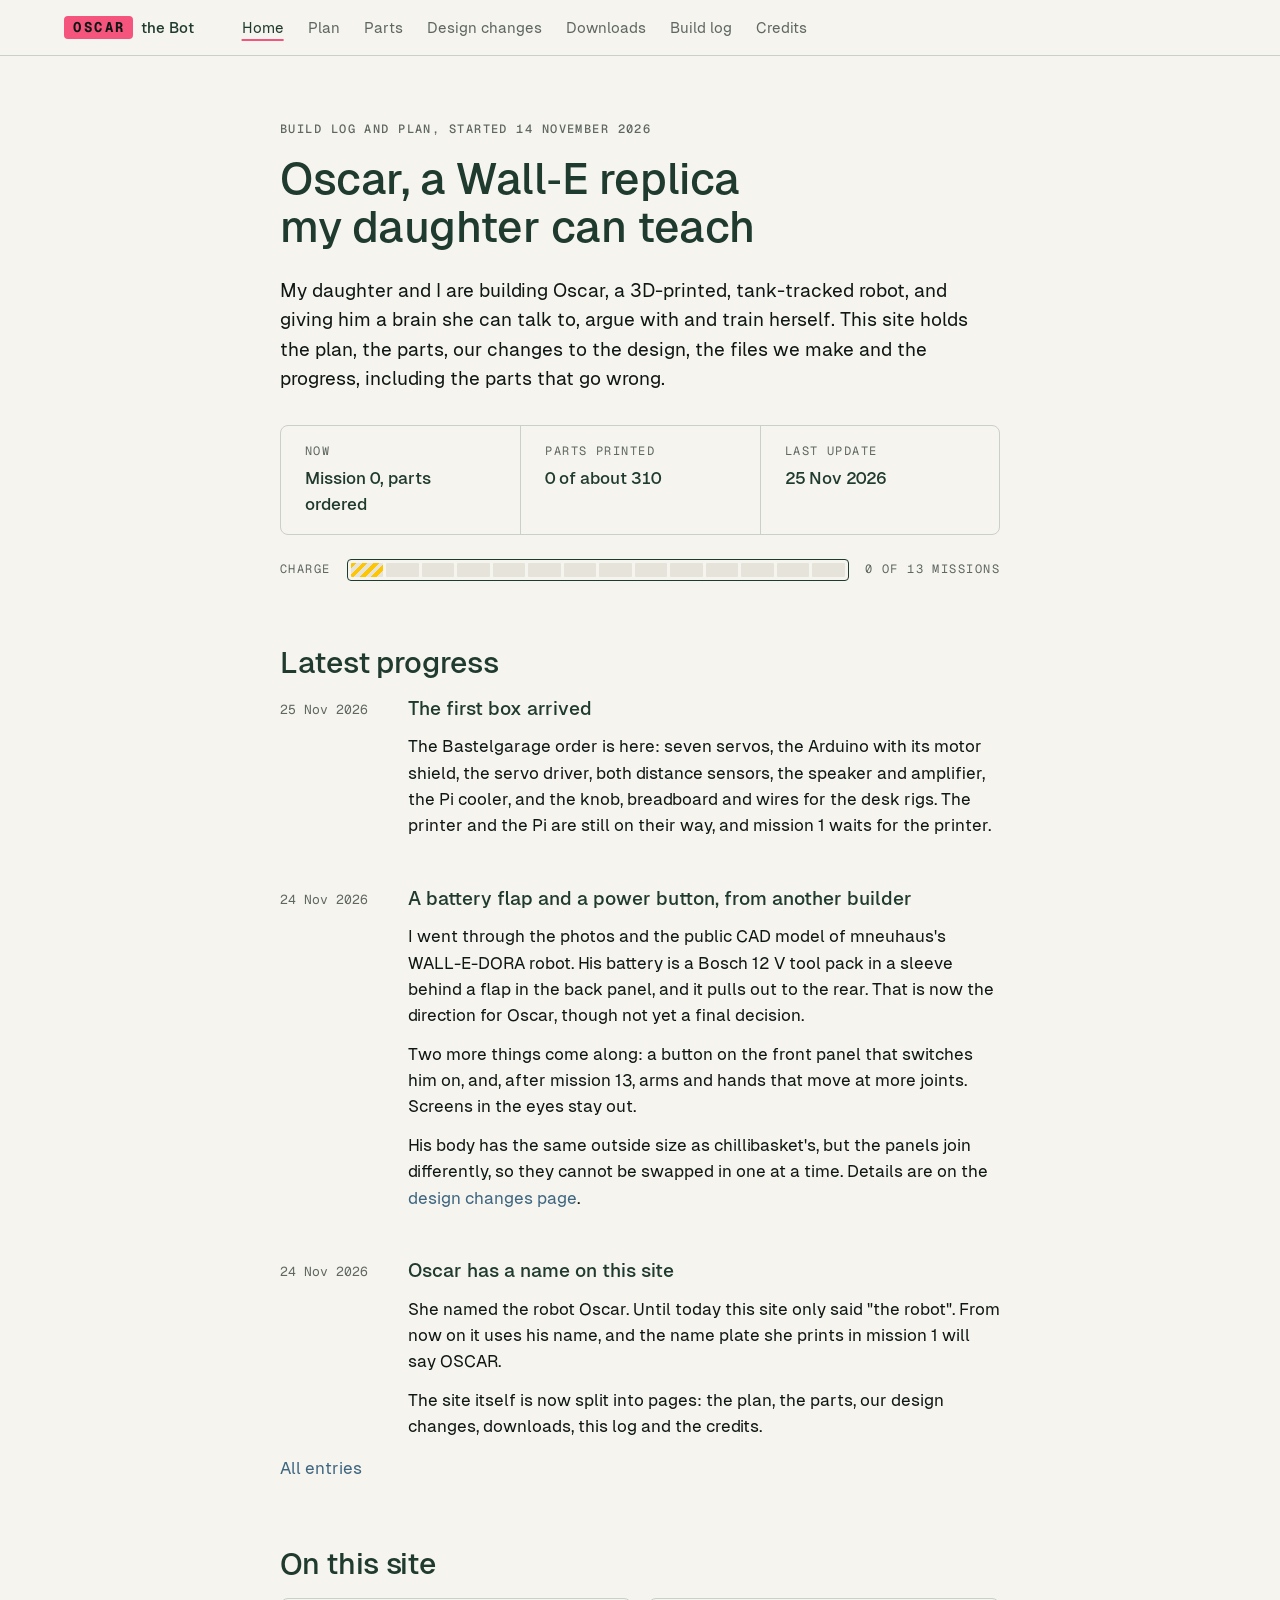
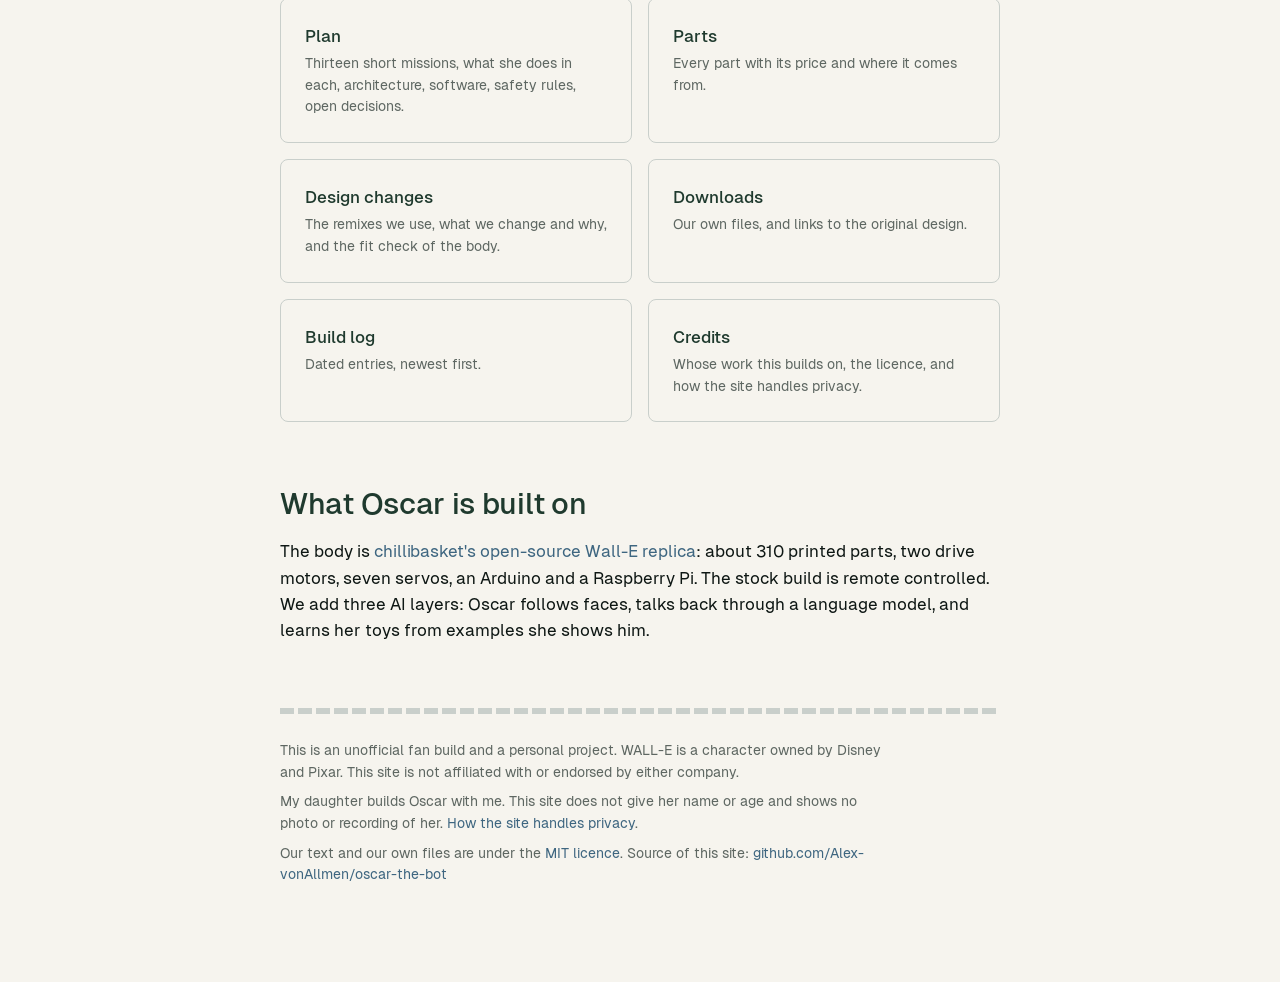
==== commit 57517dad: "Bastelgarage order arrived: parts statuses and a log entry Co-Authored-By: Claude Opus 5.5 <noreply@" ====
--- a/site/index.html
+++ b/site/index.html
@@ -6,7 +6,9 @@
 <title>Oscar the Bot: a Wall-E replica my daughter can teach</title>
 <meta name="description" content="A father and daughter build Oscar, a 3D-printed Wall-E replica with a Raspberry Pi brain she can teach. Plan, parts, files and progress.">
 <link rel="preload" href="assets/fonts/geist-sans-latin-400-normal.woff2" as="font" type="font/woff2" crossorigin>
-<link rel="icon" href="data:,">
+<link rel="icon" href="assets/icons/favicon.svg" type="image/svg+xml">
+<link rel="icon" href="assets/icons/favicon-32.png" sizes="32x32" type="image/png">
+<link rel="apple-touch-icon" href="assets/icons/apple-touch-icon.png">
 <link rel="stylesheet" href="assets/site.css">
 </head>
 <body>
@@ -36,7 +38,7 @@
   <dl class="status">
     <div><dt>Now</dt><dd>Mission 0, parts ordered</dd></div>
     <div><dt>Parts printed</dt><dd>0 of about 310</dd></div>
-    <div><dt>Last update</dt><dd>24 Nov 2026</dd></div>
+    <div><dt>Last update</dt><dd>25 Nov 2026</dd></div>
   </dl>
   <div class="charge" role="img" aria-label="Mission progress: mission 0 of 13 in progress, none finished">
     <span class="label">Charge</span>
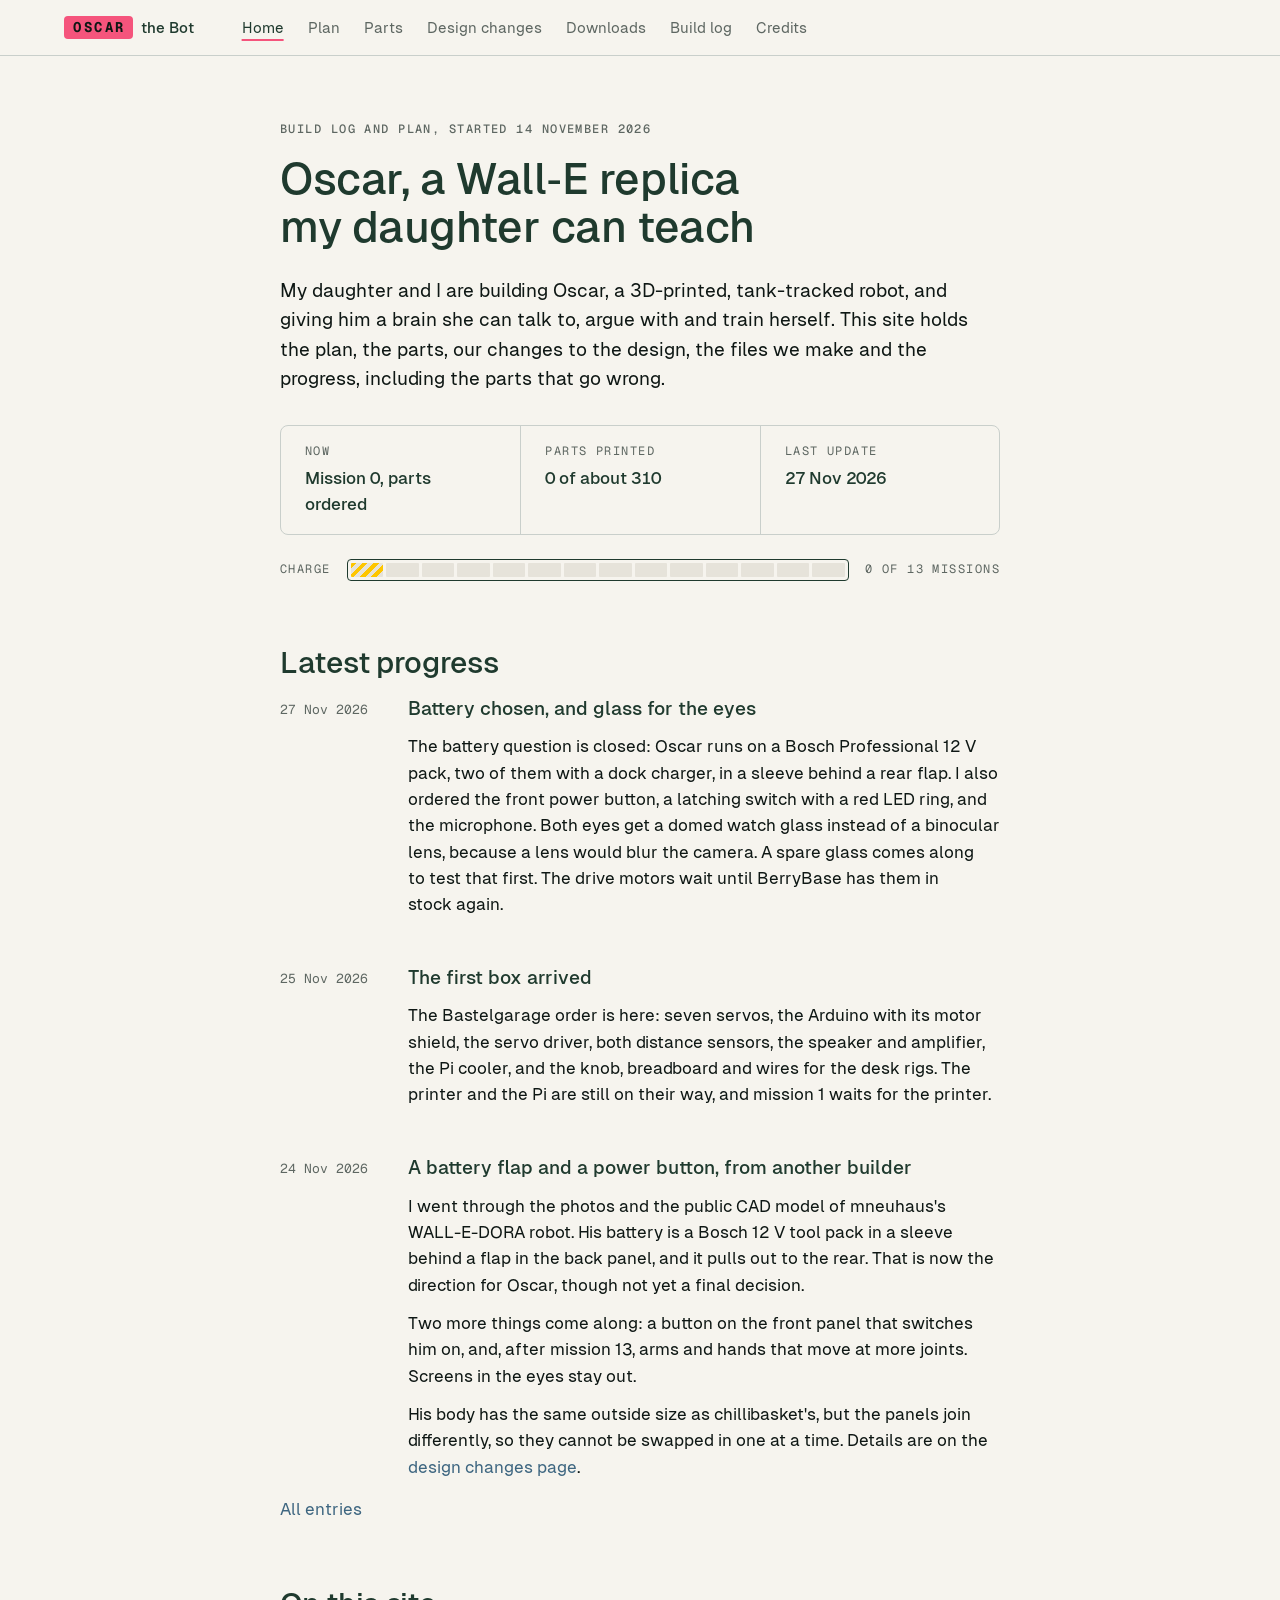
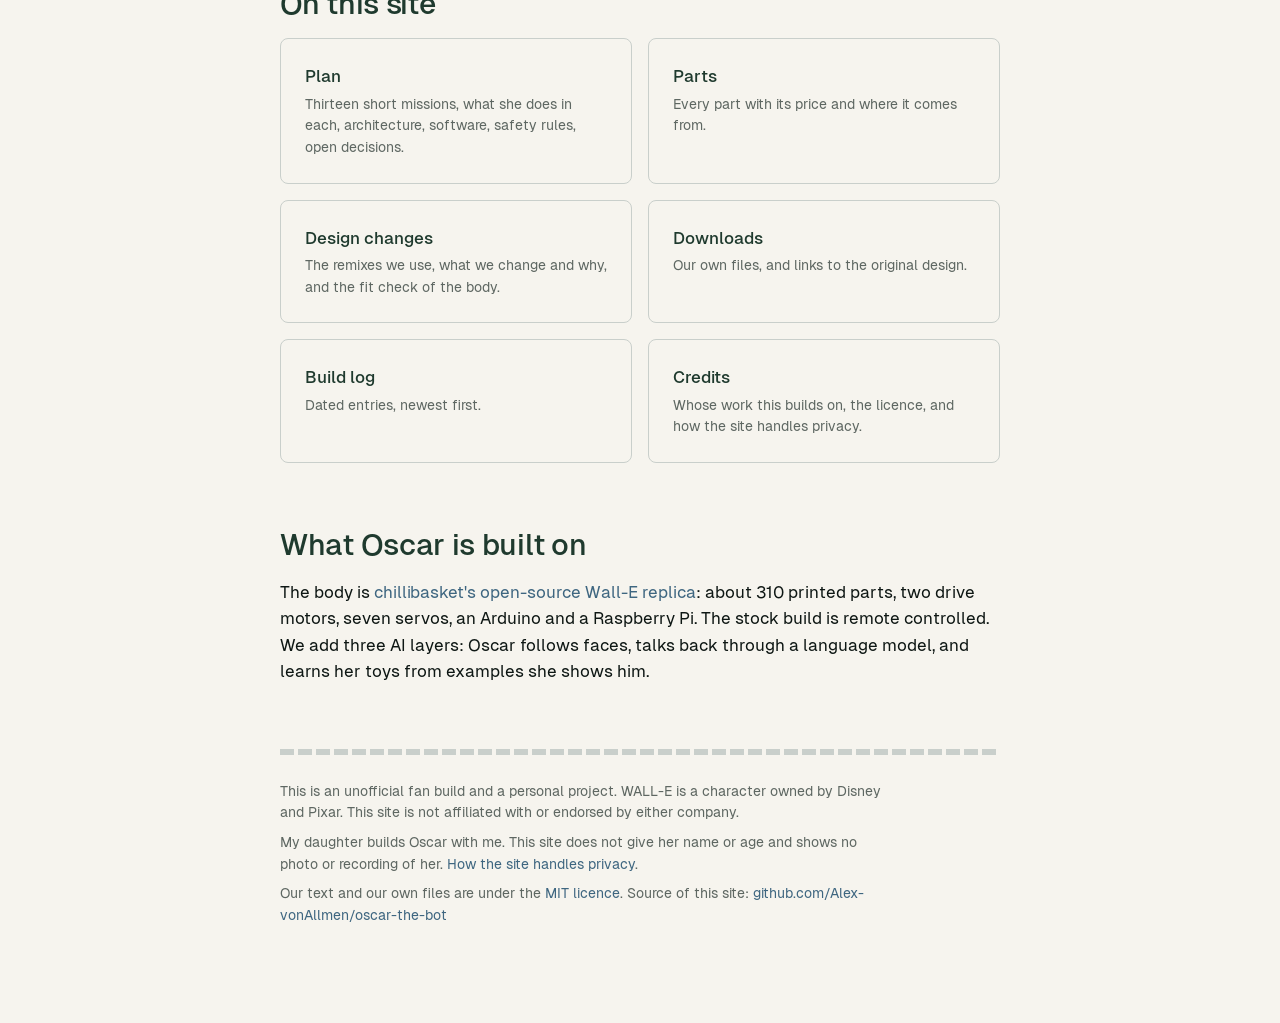
==== commit c9bf8a49: "Battery, power button, microphone and eye glasses ordered Bosch 12 V set chosen and ordered, latchin" ====
--- a/site/index.html
+++ b/site/index.html
@@ -38,7 +38,7 @@
   <dl class="status">
     <div><dt>Now</dt><dd>Mission 0, parts ordered</dd></div>
     <div><dt>Parts printed</dt><dd>0 of about 310</dd></div>
-    <div><dt>Last update</dt><dd>25 Nov 2026</dd></div>
+    <div><dt>Last update</dt><dd>27 Nov 2026</dd></div>
   </dl>
   <div class="charge" role="img" aria-label="Mission progress: mission 0 of 13 in progress, none finished">
     <span class="label">Charge</span>
